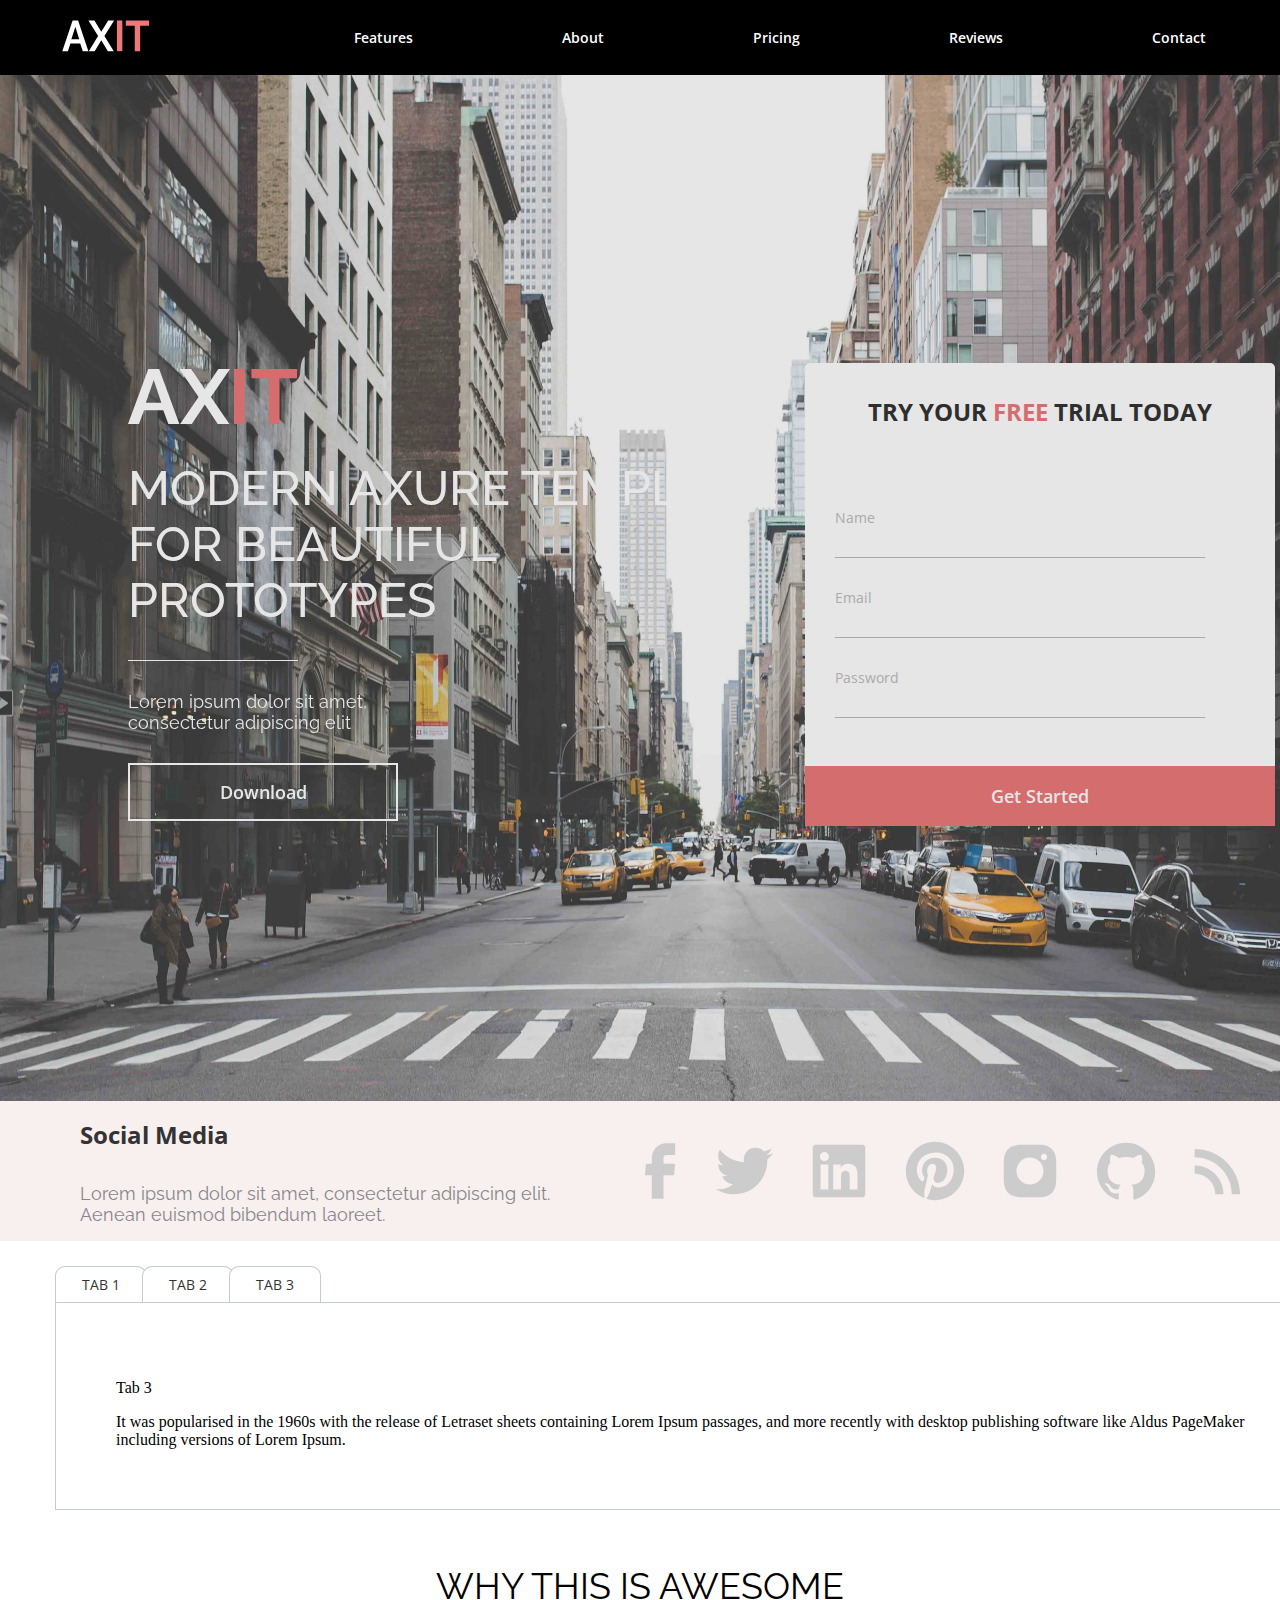
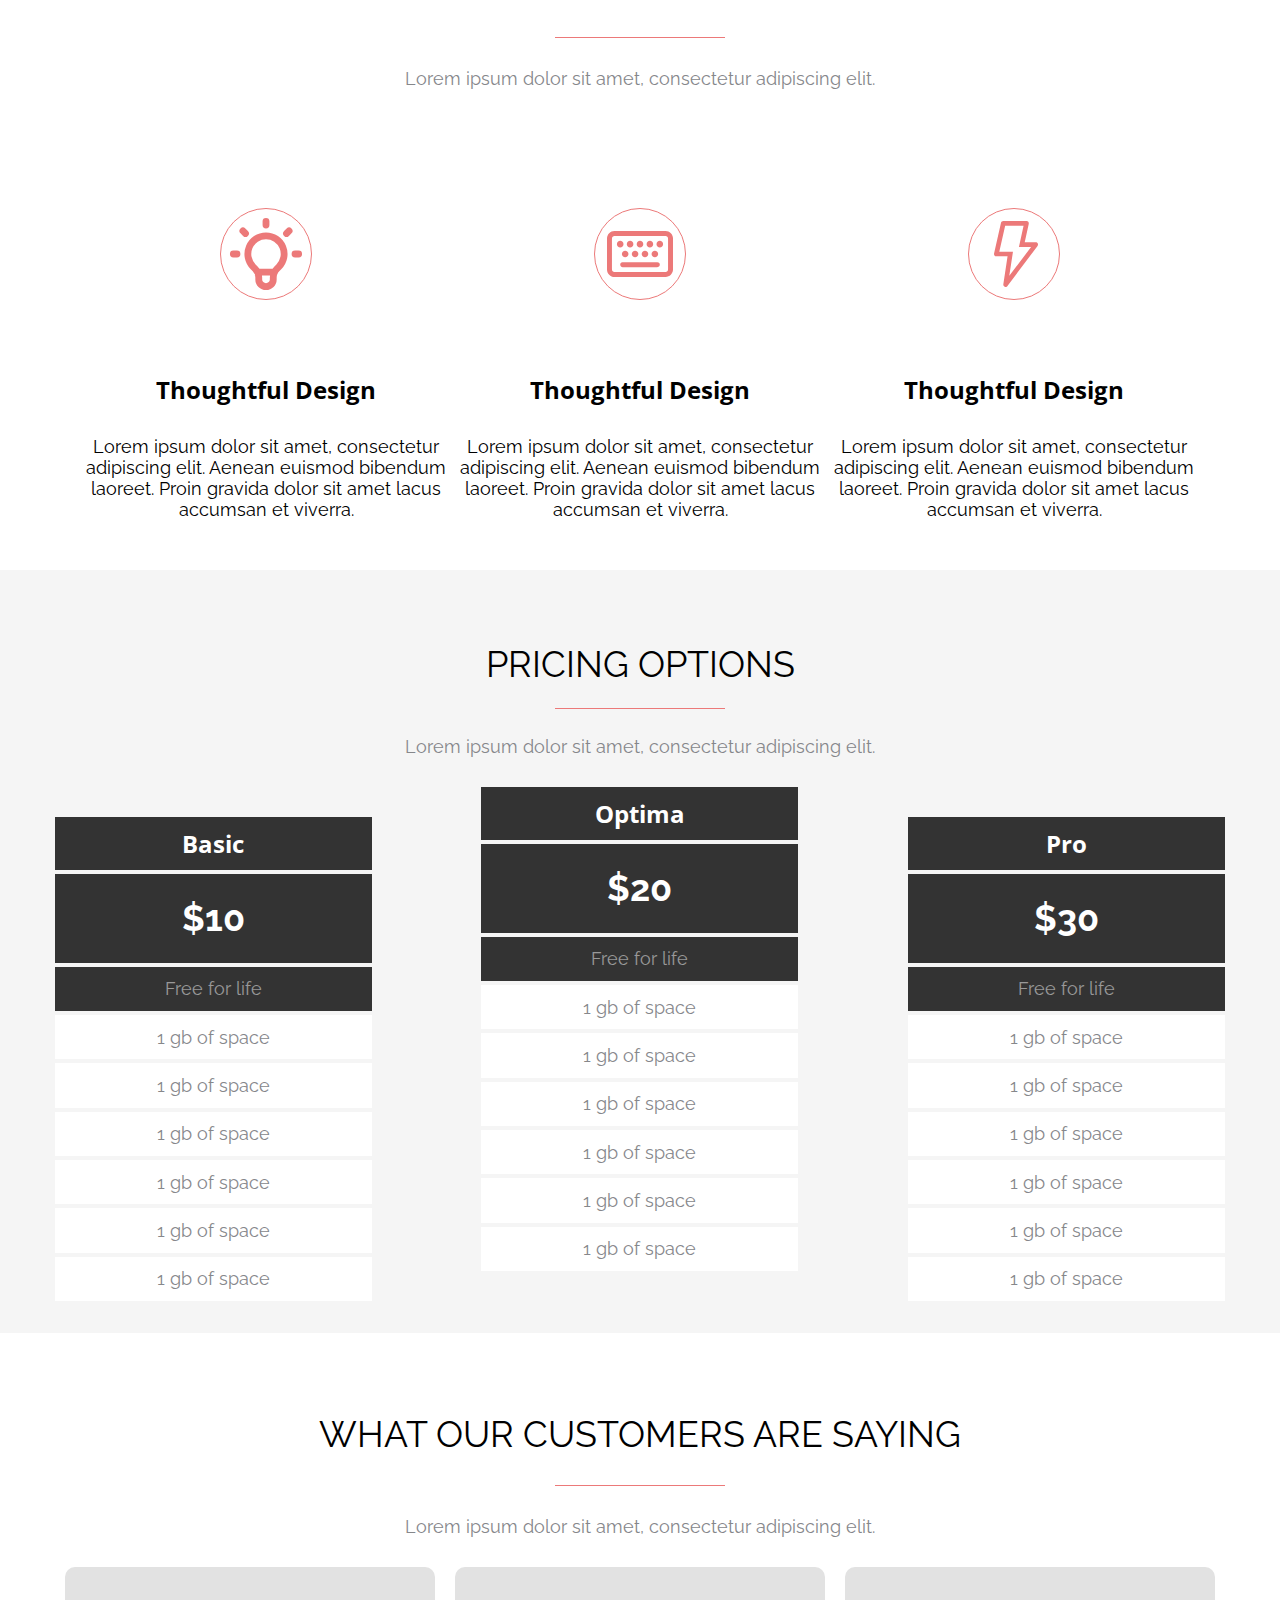
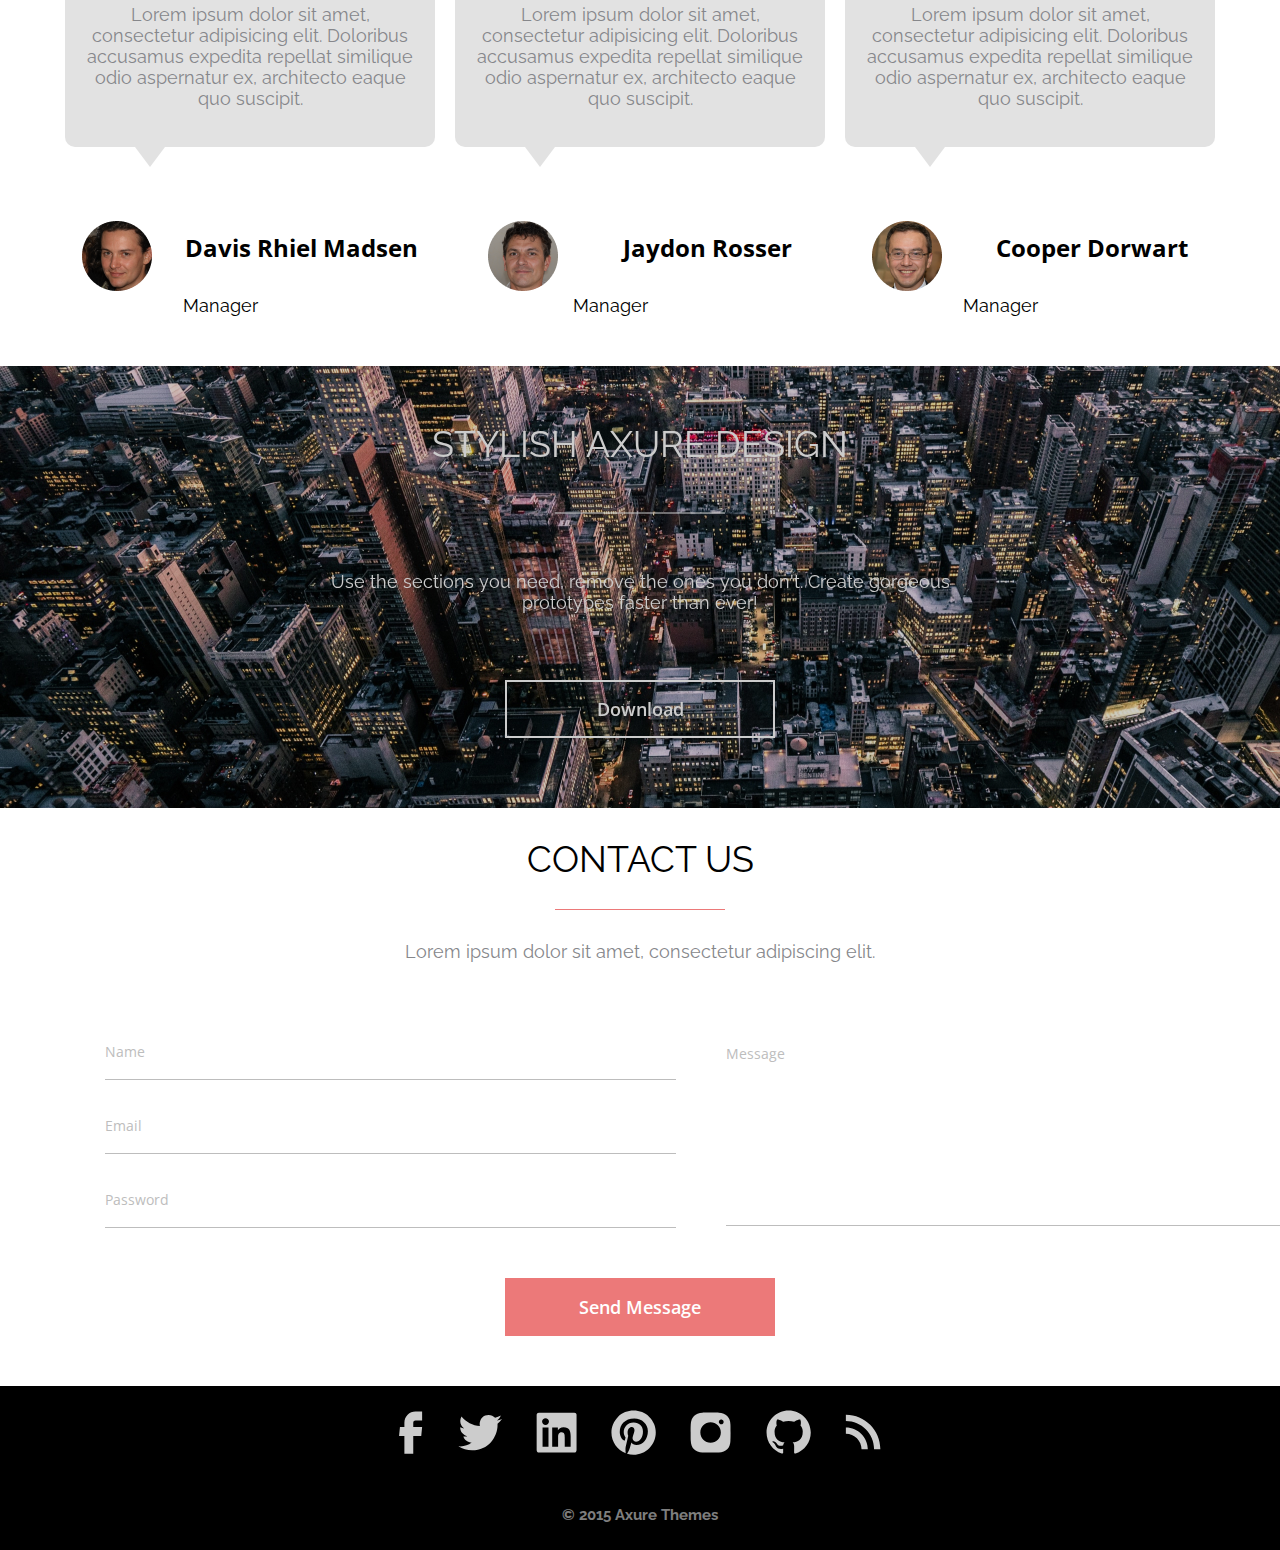
==== Axit/index.html @ a6c7828b "Design, Banner, Header, Footer." ====
<!DOCTYPE html>
<html lang="en">

<head>
	<meta charset="UTF-8">
	<meta http-equiv="X-UA-Compatible" content="IE=edge">
	<meta name="viewport" content="width=device-width, initial-scale=1.0">
	<title>Document</title>
	<link rel="stylesheet" href="./css/style.css">
	<link rel="preconnect" href="https://fonts.googleapis.com">
	<link rel="preconnect" href="https://fonts.gstatic.com" crossorigin>
	<link href="https://fonts.googleapis.com/css2?family=Open+Sans:wght@700&family=Raleway&display=swap"
		rel="stylesheet">
</head>

<body>
	<div class="banner">
		<div class="header">
			<div class="header__block">
				<div class="header__logo">
					<svg width="88" height="32" viewBox="0 0 88 32" fill="none" xmlns="http://www.w3.org/2000/svg">
						<path
							d="M10.6011 0.456055H16.1137L26.3906 31.1461H20.7993L18.2006 23.4952H8.43549L5.87609 31.1461H0.28479L10.6011 0.456055ZM17.2162 19.3023L13.3574 6.63729L9.34112 19.3023H17.2162Z"
							fill="white" />
						<path
							d="M32.3708 0.456055L39.3008 11.7811L46.1915 0.456055H52.0978L42.4115 16.0172L51.7828 31.1461H45.8765L39.3008 20.2533L32.6858 31.1461H26.7401L36.1114 16.0172L26.4251 0.456055H32.3708Z"
							fill="white" />
						<path d="M54.9126 31.1461V0.456055H60.3464V31.1461H54.9126Z" fill="#EC7979" />
						<path d="M87.0875 5.68633H78.1493V31.1461H72.7549V5.68633H63.8167V0.456055H87.0875V5.68633Z"
							fill="#EC7979" />
					</svg>
				</div>
			</div>
			<div class="header__nav">
				<div class="header__menu">Features</div>
				<div class="header__menu">About</div>
				<div class="header__menu">Pricing</div>
				<div class="header__menu">Reviews</div>
				<div class="header__menu">Contact</div>
			</div>
		</div>

		<div class="banner__image">
			<div class="banner__info">
				<img src="./img/banner.png" alt="">
				<div class="banner__title">
					<svg width="102" height="55" viewBox="0 0 102 55" fill="none" xmlns="http://www.w3.org/2000/svg">
						<path
							d="M20.3089 0H31.161L51.3924 55H40.3853L35.2693 41.2887H16.0456L11.0071 55H0L20.3089 0ZM33.3314 33.7746L25.735 11.0775L17.8284 33.7746H33.3314Z"
							fill="white" />
						<path
							d="M63.165 0L76.8076 20.2958L90.3728 0H102L82.9313 27.8873L101.38 55H89.7526L76.8076 35.4789L63.7851 55H52.0804L70.5289 27.8873L51.4602 0H63.165Z"
							fill="white" />
					</svg>
					<svg width="63" height="55" viewBox="0 0 63 55" fill="none" xmlns="http://www.w3.org/2000/svg">
						<path d="M0 55V0H10.6396V55H0Z" fill="#EC7979" />
						<path d="M63 9.37324H45.4986V55H34.936V9.37324H17.4346V0H63V9.37324Z" fill="#EC7979" />
					</svg>
					<h1>MODERN AXURE TEMPLATE FOR BEAUTIFUL PROTOTYPES</h1>
					<div class="banner__hr">
					</div>
					<h5>Lorem ipsum dolor sit amet, <br>consectetur adipiscing elit</h5>
					<button class="banner__button">
						Download
					</button>
				</div>
				<div class="banner__name">
					<h4>TRY YOUR <span>FREE</span> TRIAL TODAY</h4>
					<br>
					<div class="banner__text">Name</div>
					<div class="banner__underline"></div>
					<div class="banner__text">Email</div>
					<div class="banner__underline"></div>
					<div class="banner__text">Password</div>
					<div class="banner__underline"></div>
					<br>
					<button class="banner__reg">
						Get Started
					</button>
					</div>
				</div>
		</div>

		<div class="banner__media">
			<div class="banner__block">
				<h4>Social Media</h4>
				<h5>Lorem ipsum dolor sit amet, consectetur adipiscing elit.
					Aenean euismod bibendum laoreet.</h5>
			</div>
			<div class="banner__icons">
				<svg width="32" height="56" viewBox="0 0 32 56" fill="none" xmlns="http://www.w3.org/2000/svg">
					<path
						d="M7.82702 55.7083H19.4937V32.3458H30.0054L31.1604 20.7375H19.4937V14.875C19.4937 14.1014 19.801 13.3595 20.348 12.8126C20.8949 12.2656 21.6368 11.9583 22.4104 11.9583H31.1604V0.291626H22.4104C18.5426 0.291626 14.8333 1.82808 12.0984 4.56299C9.36347 7.29789 7.82702 11.0072 7.82702 14.875V20.7375H1.99368L0.838684 32.3458H7.82702V55.7083Z"
						fill="#CCCCCC" />
				</svg>
				<svg width="59" height="48" viewBox="0 0 59 48" fill="none" xmlns="http://www.w3.org/2000/svg">
					<path
						d="M52.2629 12.3247C52.3008 12.8351 52.3008 13.3426 52.3008 13.8501C52.3008 29.3813 40.4796 47.278 18.8758 47.278C12.22 47.278 6.03665 45.3501 0.833313 42.0018C1.77831 42.1097 2.68831 42.1476 3.67123 42.1476C8.95912 42.1604 14.0973 40.3922 18.2575 37.128C15.8058 37.0836 13.4292 36.2748 11.4594 34.8143C9.48969 33.3539 8.02518 31.3148 7.2704 28.9818C7.99665 29.0897 8.72581 29.1626 9.48998 29.1626C10.5429 29.1626 11.6016 29.0168 12.5846 28.763C9.92386 28.2258 7.53136 26.7836 5.81387 24.6817C4.09637 22.5797 3.15992 19.9478 3.16373 17.2334V17.0876C4.72998 17.9597 6.54706 18.5051 8.47206 18.578C6.85941 17.5064 5.53708 16.0522 4.62305 14.3453C3.70903 12.6384 3.23173 10.7317 3.23373 8.7955C3.23373 6.61384 3.81415 4.613 4.83206 2.86884C7.78413 6.50014 11.466 9.47089 15.6393 11.5887C19.8126 13.7065 24.3841 14.924 29.0579 15.1626C28.8771 14.2876 28.7662 13.3805 28.7662 12.4705C28.7655 10.9275 29.0688 9.39942 29.659 7.9737C30.2491 6.54798 31.1144 5.25255 32.2055 4.16147C33.2966 3.07038 34.592 2.20503 36.0178 1.6149C37.4435 1.02476 38.9715 0.721403 40.5146 0.722169C43.8979 0.722169 46.9516 2.13967 49.0983 4.43217C51.7285 3.92355 54.2507 2.9634 56.5533 1.59425C55.6766 4.30913 53.8401 6.61122 51.3879 8.06925C53.7206 7.80319 56.0004 7.18974 58.1516 6.24925C56.5449 8.59162 54.554 10.6457 52.2629 12.3247Z"
						fill="#CCCCCC" />
				</svg>
				<svg width="54" height="54" viewBox="0 0 54 54" fill="none" xmlns="http://www.w3.org/2000/svg">
					<path
						d="M50.3333 0.75H3.66667C2.89312 0.75 2.15125 1.05729 1.60427 1.60427C1.05729 2.15125 0.75 2.89312 0.75 3.66667V50.3333C0.75 51.1069 1.05729 51.8488 1.60427 52.3957C2.15125 52.9427 2.89312 53.25 3.66667 53.25H50.3333C51.1069 53.25 51.8488 52.9427 52.3957 52.3957C52.9427 51.8488 53.25 51.1069 53.25 50.3333V3.66667C53.25 2.89312 52.9427 2.15125 52.3957 1.60427C51.8488 1.05729 51.1069 0.75 50.3333 0.75ZM16.3221 45.4829H8.52875V20.4287H16.3221V45.4829ZM12.4254 17.0075C11.228 17.0075 10.0796 16.5318 9.23283 15.6851C8.3861 14.8384 7.91042 13.69 7.91042 12.4925C7.91042 11.295 8.3861 10.1466 9.23283 9.29991C10.0796 8.45319 11.228 7.9775 12.4254 7.9775C13.6229 7.9775 14.7713 8.45319 15.618 9.29991C16.4647 10.1466 16.9404 11.295 16.9404 12.4925C16.9404 13.69 16.4647 14.8384 15.618 15.6851C14.7713 16.5318 13.6229 17.0075 12.4254 17.0075ZM45.4858 45.4829H37.7012V33.3C37.7012 30.395 37.6488 26.6588 33.6529 26.6588C29.5988 26.6588 28.9833 29.8263 28.9833 33.0958V45.4858H21.2046V20.4317H28.6713V23.8558H28.7792C29.8146 21.8871 32.3579 19.8104 36.1408 19.8104C44.0275 19.8104 45.4829 24.9963 45.4829 31.7454V45.4829H45.4858Z"
						fill="#CCCCCC" />
				</svg>
				<svg width="60" height="60" viewBox="0 0 60 60" fill="none" xmlns="http://www.w3.org/2000/svg">
					<path
						d="M21.3667 57.8251C24.1667 58.6709 26.9958 59.1667 30 59.1667C37.7355 59.1667 45.1542 56.0938 50.624 50.624C56.0938 45.1542 59.1667 37.7355 59.1667 30C59.1667 26.1698 58.4123 22.3771 56.9465 18.8384C55.4807 15.2998 53.3323 12.0845 50.624 9.37609C47.9156 6.66772 44.7003 4.51932 41.1616 3.05355C37.623 1.58779 33.8302 0.833374 30 0.833374C26.1698 0.833374 22.3771 1.58779 18.8384 3.05355C15.2997 4.51932 12.0844 6.66772 9.37606 9.37609C3.90625 14.8459 0.833344 22.2646 0.833344 30C0.833344 42.3959 8.62084 53.0417 19.6167 57.2417C19.3542 54.9667 19.0917 51.2042 19.6167 48.6084L22.9708 34.2C22.9708 34.2 22.125 32.5084 22.125 29.825C22.125 25.8 24.6333 22.7959 27.4917 22.7959C30 22.7959 31.1667 24.6334 31.1667 26.9959C31.1667 29.5042 29.5042 33.0917 28.6583 36.5334C28.1625 39.3917 30.175 41.9 33.0917 41.9C38.2833 41.9 42.3083 36.3584 42.3083 28.5417C42.3083 21.5417 37.2917 16.7584 30.0875 16.7584C21.8625 16.7584 17.0208 22.8834 17.0208 29.3292C17.0208 31.8375 17.8375 34.375 19.1792 36.0375C19.4417 36.2125 19.4417 36.4459 19.3542 36.8834L18.5083 40.0625C18.5083 40.5584 18.1875 40.7334 17.6917 40.3834C13.9583 38.75 11.8 33.4417 11.8 29.1542C11.8 19.9375 18.3333 11.5667 30.9333 11.5667C40.9667 11.5667 48.7834 18.7709 48.7834 28.3375C48.7834 38.3709 42.5709 46.4209 33.675 46.4209C30.8458 46.4209 28.075 44.9042 27.0833 43.125L25.1292 50.0375C24.4583 52.5459 22.6208 55.9 21.3667 57.9125V57.8251Z"
						fill="#CCCCCC" />
				</svg>
				<svg width="54" height="54" viewBox="0 0 54 54" fill="none" xmlns="http://www.w3.org/2000/svg">
					<path
						d="M53.0956 16.2228C53.0661 14.0138 52.6526 11.8267 51.8735 9.75946C51.1978 8.01574 50.1659 6.43212 48.8436 5.1098C47.5212 3.78748 45.9376 2.75552 44.1939 2.07988C42.1532 1.31383 39.9973 0.89962 37.8181 0.854875C35.0122 0.729458 34.1226 0.694458 27.0001 0.694458C19.8776 0.694458 18.9647 0.694458 16.1793 0.854875C14.001 0.899949 11.8462 1.31416 9.80639 2.07988C8.0624 2.75505 6.47854 3.78684 5.15616 5.10922C3.83377 6.4316 2.80199 8.01546 2.12681 9.75946C1.35923 11.7986 0.94592 13.9539 0.904727 16.1324C0.779311 18.9411 0.741394 19.8307 0.741394 26.9532C0.741394 34.0757 0.741394 34.9857 0.904727 37.774C0.948477 39.9557 1.35973 42.1082 2.12681 44.1528C2.80312 45.8963 3.83567 47.4795 5.1585 48.8013C6.48132 50.1231 8.06533 51.1545 9.80931 51.8295C11.8435 52.6263 13.9987 53.0701 16.1822 53.142C18.991 53.2674 19.8806 53.3053 27.0031 53.3053C34.1256 53.3053 35.0385 53.3053 37.8239 53.142C40.0031 53.099 42.1591 52.6858 44.1997 51.9199C45.943 51.2434 47.5262 50.2112 48.8484 48.889C50.1707 47.5668 51.2029 45.9836 51.8793 44.2403C52.6464 42.1986 53.0576 40.0461 53.1014 37.8615C53.2268 35.0557 53.2647 34.1661 53.2647 27.0407C53.2589 19.9182 53.2589 19.014 53.0956 16.2228ZM26.9826 40.4224C19.5335 40.4224 13.4989 34.3878 13.4989 26.9386C13.4989 19.4895 19.5335 13.4549 26.9826 13.4549C30.5588 13.4549 33.9884 14.8755 36.5171 17.4042C39.0458 19.9329 40.4664 23.3625 40.4664 26.9386C40.4664 30.5147 39.0458 33.9444 36.5171 36.4731C33.9884 39.0018 30.5588 40.4224 26.9826 40.4224ZM41.0031 16.1003C40.5901 16.1007 40.181 16.0196 39.7994 15.8617C39.4177 15.7039 39.071 15.4723 38.7789 15.1802C38.4869 14.8882 38.2553 14.5414 38.0974 14.1598C37.9396 13.7782 37.8585 13.3691 37.8589 12.9561C37.8589 12.5434 37.9402 12.1348 38.0981 11.7535C38.2561 11.3722 38.4875 11.0257 38.7794 10.7339C39.0712 10.4421 39.4176 10.2106 39.7989 10.0526C40.1802 9.89471 40.5889 9.81342 41.0016 9.81342C41.4143 9.81342 41.823 9.89471 42.2043 10.0526C42.5856 10.2106 42.932 10.4421 43.2238 10.7339C43.5157 11.0257 43.7472 11.3722 43.9051 11.7535C44.063 12.1348 44.1443 12.5434 44.1443 12.9561C44.1443 14.6945 42.7385 16.1003 41.0031 16.1003Z"
						fill="#CCCCCC" />
				</svg>
				<svg width="60" height="58" viewBox="0 0 60 58" fill="none" xmlns="http://www.w3.org/2000/svg">
					<path fill-rule="evenodd" clip-rule="evenodd"
						d="M30.0754 0.833374C14.0075 0.833374 0.984543 13.8563 0.984543 29.9242C0.984543 42.775 9.31746 53.6805 20.8791 57.5305C22.3345 57.793 22.8595 56.8975 22.8595 56.1275C22.8595 55.4363 22.8362 53.6046 22.8275 51.1809C14.7337 52.9367 13.0245 47.2784 13.0245 47.2784C11.7062 43.9184 9.79579 43.023 9.79579 43.023C7.15621 41.2175 9.99704 41.2584 9.99704 41.2584C12.9195 41.4625 14.4508 44.2567 14.4508 44.2567C17.0466 48.7017 21.2641 47.4184 22.915 46.6746C23.1804 44.7934 23.9387 43.51 24.767 42.7838C18.3095 42.0517 11.5195 39.555 11.5195 28.4046C11.5195 25.2342 12.6541 22.6325 14.5062 20.6025C14.2116 19.8646 13.2054 16.9042 14.795 12.9025C14.795 12.9025 17.2362 12.118 22.7925 15.8805C25.1654 15.2349 27.6132 14.9054 30.0725 14.9005C32.5317 14.9044 34.9797 15.234 37.3525 15.8805C42.9116 12.115 45.35 12.9025 45.35 12.9025C46.9395 16.9042 45.942 19.8646 45.6387 20.6025C47.5054 22.6325 48.6254 25.2313 48.6254 28.4046C48.6254 39.5842 41.8295 42.04 35.3487 42.7605C36.3841 43.6588 37.3175 45.4321 37.3175 48.1446C37.3175 52.0355 37.2825 55.1738 37.2825 56.1275C37.2825 56.9063 37.8016 57.8105 39.2862 57.5246C50.842 53.6688 59.1662 42.7721 59.1662 29.9242C59.1662 13.8563 46.1433 0.833374 30.0754 0.833374Z"
						fill="#CCCCCC" />
				</svg>
				<svg width="47" height="47" viewBox="0 0 47 47" fill="none" xmlns="http://www.w3.org/2000/svg">
					<path
						d="M0.666664 0.949829V9.204C21.1708 9.204 37.7958 25.829 37.7958 46.3332H46.05C46.05 21.279 25.7208 0.949829 0.666664 0.949829ZM0.666664 17.4582V25.7123C12.0417 25.7123 21.2875 34.9582 21.2875 46.3332H29.5417C29.5417 30.379 16.6208 17.4582 0.666664 17.4582Z"
						fill="#CCCCCC" />
				</svg>
			</div>
		</div>

		<a href="#">
			<!-- Reset -->
		</a>

		<div class="container">
			<div class="tabs">
				<div class="tabs__head">
					<a href="#tab-content1" class="tabs__tab-label">TAB 1</a>
					<a href="#tab-content2" class="tabs__tab-label">TAB 2</a>
					<a href="#tab-content3" class="tabs__tab-label">TAB 3</a>
				</div>

				<div class="tabs__content">
					<div class="tabs__item" id="tab-content1">
						<div class="tabs__info">
							<div class="tabs__block">
								<p class="tabs__title">Tabs with soft transitioning effect.</p>
								<p class="tabs__description"><br><br>Lorem ipsum dolor sit amet, consectetur adipiscing elit.
									Aenean<br>euismod<br>
									bibendum laoreet. Proin gravida dolor sit amet lacus accumsan et<br> viverra<br>
									justo commodo. Proin sodales pulvinar tempor. Cum sociis natoque<br>
									penatibus et magnis dis parturient montes.
									<br><br>
									Lorem ipsum dolor sit amet, consectetur adipiscing elit. Aenean euismod
									bibendum laoreet.
								</p>
								<button class="tabs__button">
									Download
								</button>
							</div>

							<div class="tabs__block">
								<img src="./img/Rectangle 111.jpg" alt="">
							</div>
						</div>
					</div>

					<div class="tabs__item" id="tab-content2">
						<p>Tab 2</p>
						It has survived not only five centuries, but also the leap into electronic typesetting, remaining
						essentially
						unchanged.
					</div>

					<div class="tabs__item" id="tab-content3">
						<p>Tab 3</p>
						It was popularised in the 1960s with the release of Letraset sheets containing Lorem Ipsum passages,
						and
						more
						recently with desktop publishing software like Aldus PageMaker including versions of Lorem Ipsum.
					</div>
				</div>
			</div>
		</div>

		<div class="awesome">
			<div class="blok">
				<h2>WHY THIS IS AWESOME</h2>
				<div class="block__hr">
				</div>
				<h5>Lorem ipsum dolor sit amet, consectetur adipiscing elit.</h5>
			</div>

			<div class="block__icons">

				<div class="icon__block">
					<div class="icon__cards">
						<svg width="170" height="170" viewBox="0 0 170 170" fill="none" xmlns="http://www.w3.org/2000/svg">
							<path
								d="M76.5232 103.136H93.4733H76.5232ZM85 52.3549V55.9821V52.3549ZM108.084 61.9163L105.519 64.4807L108.084 61.9163ZM117.645 85H114.018H117.645ZM55.9821 85H52.3549H55.9821ZM64.4807 64.4807L61.9163 61.9163L64.4807 64.4807ZM72.1741 97.8259C69.6382 95.2894 67.9114 92.0578 67.212 88.5398C66.5126 85.0219 66.872 81.3756 68.2448 78.0619C69.6176 74.7482 71.9422 71.916 74.9246 69.9234C77.907 67.9307 81.4132 66.8672 85 66.8672C88.5868 66.8672 92.0931 67.9307 95.0755 69.9234C98.0578 71.916 100.382 74.7482 101.755 78.0619C103.128 81.3756 103.487 85.0219 102.788 88.5398C102.089 92.0578 100.362 95.2894 97.8259 97.8259L95.8382 99.81C94.7018 100.947 93.8005 102.296 93.1856 103.781C92.5707 105.266 92.2543 106.857 92.2545 108.465V110.391C92.2545 112.315 91.4902 114.16 90.1297 115.52C88.7692 116.881 86.924 117.645 85 117.645C83.076 117.645 81.2308 116.881 79.8703 115.52C78.5099 114.16 77.7455 112.315 77.7455 110.391V108.465C77.7455 105.218 76.4542 102.102 74.1618 99.81L72.1741 97.8259Z"
								stroke="#EC7979" stroke-width="6.83333" stroke-linecap="round" stroke-linejoin="round" />
							<circle cx="85" cy="85" r="45.5" stroke="#EC7979" />
						</svg>

						<div class="icon__block__title">Thoughtful Design</div>
						<div class="description">Lorem ipsum dolor sit amet, consectetur adipiscing
							elit. Aenean euismod bibendum laoreet. Proin gravida dolor sit amet lacus accumsan et
							viverra.
						</div>
					</div>

					<div class="icon__cards">
						<svg width="170" height="170" viewBox="0 0 170 170" fill="none" xmlns="http://www.w3.org/2000/svg">
							<path
								d="M110.573 62C112.543 62 114.432 62.7786 115.825 64.1645C117.218 65.5505 118 67.4302 118 69.3902V100.61C118 102.57 117.218 104.45 115.825 105.835C114.432 107.221 112.543 108 110.573 108H59.427C58.4517 108 57.4859 107.809 56.5848 107.437C55.6838 107.066 54.865 106.522 54.1754 105.835C53.4858 105.149 52.9387 104.335 52.5655 103.438C52.1922 102.541 52.0001 101.58 52.0001 100.61V69.3902C52.0001 67.4302 52.7826 65.5505 54.1754 64.1645C55.5682 62.7786 57.4573 62 59.427 62H110.573V62ZM110.573 66.9268H59.427C58.7704 66.9268 58.1407 67.1863 57.6765 67.6483C57.2122 68.1103 56.9514 68.7369 56.9514 69.3902V100.61C56.9514 101.97 58.0604 103.073 59.427 103.073H110.573C111.23 103.073 111.86 102.814 112.324 102.352C112.788 101.89 113.049 101.263 113.049 100.61V69.3902C113.049 68.7369 112.788 68.1103 112.324 67.6483C111.86 67.1863 111.23 66.9268 110.573 66.9268V66.9268ZM67.679 93.2031H102.338C102.965 93.2033 103.569 93.4404 104.027 93.8665C104.485 94.2926 104.764 94.876 104.807 95.4986C104.85 96.1213 104.653 96.737 104.257 97.2211C103.862 97.7053 103.296 98.0219 102.674 98.107L102.338 98.13H67.679C67.0518 98.1298 66.448 97.8927 65.9897 97.4666C65.5314 97.0405 65.2527 96.4571 65.2099 95.8345C65.1672 95.2118 65.3636 94.5961 65.7594 94.112C66.1552 93.6278 66.721 93.3112 67.3424 93.2261L67.679 93.2031H102.338H67.679V93.2031ZM99.8621 81.7072C100.738 81.7072 101.577 82.0533 102.196 82.6693C102.815 83.2852 103.163 84.1207 103.163 84.9918C103.163 85.8629 102.815 86.6983 102.196 87.3143C101.577 87.9303 100.738 88.2763 99.8621 88.2763C98.9867 88.2763 98.1471 87.9303 97.5281 87.3143C96.909 86.6983 96.5613 85.8629 96.5613 84.9918C96.5613 84.1207 96.909 83.2852 97.5281 82.6693C98.1471 82.0533 98.9867 81.7072 99.8621 81.7072ZM80.0736 81.7072C80.9491 81.7072 81.7887 82.0533 82.4077 82.6693C83.0267 83.2852 83.3745 84.1207 83.3745 84.9918C83.3745 85.8629 83.0267 86.6983 82.4077 87.3143C81.7887 87.9303 80.9491 88.2763 80.0736 88.2763C79.1982 88.2763 78.3586 87.9303 77.7396 87.3143C77.1206 86.6983 76.7728 85.8629 76.7728 84.9918C76.7728 84.1207 77.1206 83.2852 77.7396 82.6693C78.3586 82.0533 79.1982 81.7072 80.0736 81.7072V81.7072ZM70.1712 81.7072C71.0466 81.7072 71.8862 82.0533 72.5052 82.6693C73.1242 83.2852 73.472 84.1207 73.472 84.9918C73.472 85.8629 73.1242 86.6983 72.5052 87.3143C71.8862 87.9303 71.0466 88.2763 70.1712 88.2763C69.2957 88.2763 68.4562 87.9303 67.8371 87.3143C67.2181 86.6983 66.8703 85.8629 66.8703 84.9918C66.8703 84.1207 67.2181 83.2852 67.8371 82.6693C68.4562 82.0533 69.2957 81.7072 70.1712 81.7072ZM89.9761 81.7072C90.8515 81.7072 91.6911 82.0533 92.3102 82.6693C92.9292 83.2852 93.2769 84.1207 93.2769 84.9918C93.2769 85.8629 92.9292 86.6983 92.3102 87.3143C91.6911 87.9303 90.8515 88.2763 89.9761 88.2763C89.1007 88.2763 88.2611 87.9303 87.6421 87.3143C87.0231 86.6983 86.6753 85.8629 86.6753 84.9918C86.6753 84.1207 87.0231 83.2852 87.6421 82.6693C88.2611 82.0533 89.1007 81.7072 89.9761 81.7072V81.7072ZM65.2034 71.8536C66.0789 71.8536 66.9184 72.1997 67.5375 72.8156C68.1565 73.4316 68.5042 74.2671 68.5042 75.1382C68.5042 76.0093 68.1565 76.8447 67.5375 77.4607C66.9184 78.0767 66.0789 78.4227 65.2034 78.4227C64.328 78.4227 63.4884 78.0767 62.8694 77.4607C62.2504 76.8447 61.9026 76.0093 61.9026 75.1382C61.9026 74.2671 62.2504 73.4316 62.8694 72.8156C63.4884 72.1997 64.328 71.8536 65.2034 71.8536ZM75.0894 71.8536C75.9648 71.8536 76.8044 72.1997 77.4234 72.8156C78.0425 73.4316 78.3902 74.2671 78.3902 75.1382C78.3902 76.0093 78.0425 76.8447 77.4234 77.4607C76.8044 78.0767 75.9648 78.4227 75.0894 78.4227C74.214 78.4227 73.3744 78.0767 72.7554 77.4607C72.1363 76.8447 71.7886 76.0093 71.7886 75.1382C71.7886 74.2671 72.1363 73.4316 72.7554 72.8156C73.3744 72.1997 74.214 71.8536 75.0894 71.8536V71.8536ZM84.9919 71.8536C85.8673 71.8536 86.7069 72.1997 87.3259 72.8156C87.9449 73.4316 88.2927 74.2671 88.2927 75.1382C88.2927 76.0093 87.9449 76.8447 87.3259 77.4607C86.7069 78.0767 85.8673 78.4227 84.9919 78.4227C84.1164 78.4227 83.2769 78.0767 82.6578 77.4607C82.0388 76.8447 81.691 76.0093 81.691 75.1382C81.691 74.2671 82.0388 73.4316 82.6578 72.8156C83.2769 72.1997 84.1164 71.8536 84.9919 71.8536V71.8536ZM94.8943 71.8536C95.7698 71.8536 96.6094 72.1997 97.2284 72.8156C97.8474 73.4316 98.1952 74.2671 98.1952 75.1382C98.1952 76.0093 97.8474 76.8447 97.2284 77.4607C96.6094 78.0767 95.7698 78.4227 94.8943 78.4227C94.0189 78.4227 93.1793 78.0767 92.5603 77.4607C91.9413 76.8447 91.5935 76.0093 91.5935 75.1382C91.5935 74.2671 91.9413 73.4316 92.5603 72.8156C93.1793 72.1997 94.0189 71.8536 94.8943 71.8536V71.8536ZM104.797 71.8536C105.672 71.8536 106.512 72.1997 107.131 72.8156C107.75 73.4316 108.098 74.2671 108.098 75.1382C108.098 76.0093 107.75 76.8447 107.131 77.4607C106.512 78.0767 105.672 78.4227 104.797 78.4227C103.921 78.4227 103.082 78.0767 102.463 77.4607C101.844 76.8447 101.496 76.0093 101.496 75.1382C101.496 74.2671 101.844 73.4316 102.463 72.8156C103.082 72.1997 103.921 71.8536 104.797 71.8536Z"
								fill="#EC7979" />
							<circle cx="85.0001" cy="85" r="45.5" stroke="#EC7979" />
						</svg>

						<div class="icon__block__title">Thoughtful Design</div>
						<div class="description">Lorem ipsum dolor sit amet, consectetur adipiscing
							elit. Aenean euismod bibendum laoreet. Proin gravida dolor sit amet lacus accumsan et
							viverra.
						</div>
					</div>

					<div class="icon__cards">
						<svg width="170" height="170" viewBox="0 0 170 170" fill="none" xmlns="http://www.w3.org/2000/svg">
							<path
								d="M75.7308 117.811C75.2572 117.608 74.8637 117.249 74.6123 116.793C74.3608 116.336 74.2659 115.807 74.3423 115.289L78.5542 87.3575H67.3765C67.0221 87.3672 66.6703 87.2939 66.3482 87.1432C66.026 86.9925 65.7422 86.7684 65.5186 86.4882C65.2949 86.2081 65.1375 85.8793 65.0584 85.5274C64.9793 85.1754 64.9806 84.8096 65.0622 84.4583L72.0049 53.8158C72.1271 53.2885 72.4239 52.8201 72.8454 52.4895C73.2669 52.1589 73.7874 51.9864 74.3192 52.0008H97.4615C97.8072 51.9996 98.1488 52.0774 98.4612 52.2283C98.7735 52.3792 99.0488 52.5995 99.2666 52.873C99.4875 53.1495 99.6439 53.4735 99.724 53.8206C99.8042 54.1676 99.806 54.5287 99.7294 54.8765L95.7258 73.2149H106.718C107.152 73.214 107.577 73.3373 107.946 73.5706C108.314 73.804 108.61 74.1381 108.801 74.5348C108.967 74.9156 109.031 75.3343 108.986 75.7484C108.941 76.1624 108.79 76.557 108.547 76.892L78.4616 116.963C78.2583 117.27 77.9868 117.524 77.6692 117.704C77.3515 117.884 76.9967 117.986 76.6334 118C76.3237 117.994 76.0178 117.93 75.7308 117.811V117.811ZM89.9402 77.9291L94.5687 56.7151H76.1705L70.2924 82.6433H83.9695L80.2899 106.874L102.09 77.9291H89.9402Z"
								fill="#EC7979" />
							<circle cx="85" cy="85" r="45.5" stroke="#EC7979" />
						</svg>

						<div class="icon__block__title">Thoughtful Design</div>
						<div class="description">Lorem ipsum dolor sit amet, consectetur adipiscing
							elit. Aenean euismod bibendum laoreet. Proin gravida dolor sit amet lacus accumsan et
							viverra.
						</div>
					</div>
				</div>
			</div>
		</div>

		<div class="pricing">
			<div class="pricing__block">
				<h2>PRICING OPTIONS</h2>
				<div class="block__hr">
				</div>
				<h5>Lorem ipsum dolor sit amet, consectetur adipiscing elit.</h5>
			</div>

			<div class="pricing__columns">
				<div class="columns__cards">
					<div class="columns__structure move__block">
						<div class="columns__title">
							<div>Basic</div>
						</div>
						<div class="columns__price">
							<div>$10</div>
						</div>
						<div class="columns__description">
							<div>Free for life</div>
						</div>
						<div class="columns__gb">
							<div>1 gb of space</div>
						</div>
						<div class="columns__gb">
							<div>1 gb of space</div>
						</div>
						<div class="columns__gb">
							<div>1 gb of space</div>
						</div>
						<div class="columns__gb">
							<div>1 gb of space</div>
						</div>
						<div class="columns__gb">
							<div>1 gb of space</div>
						</div>
						<div class="columns__gb">
							<div>1 gb of space</div>
						</div>
					</div>
					<div class="columns__structure shadow">
						<div class="columns__title">
							<div>Optima</div>
						</div>
						<div class="columns__price">
							<div>$20</div>
						</div>
						<div class="columns__description">
							<div>Free for life</div>
						</div>
						<div class="columns__gb">
							<div>1 gb of space</div>
						</div>
						<div class="columns__gb">
							<div>1 gb of space</div>
						</div>
						<div class="columns__gb">
							<div>1 gb of space</div>
						</div>
						<div class="columns__gb">
							<div>1 gb of space</div>
						</div>
						<div class="columns__gb">
							<div>1 gb of space</div>
						</div>
						<div class="columns__gb">
							<div>1 gb of space</div>
						</div>
					</div>
					<div class="columns__structure move__block">
						<div class="columns__title">
							<div>Pro</div>
						</div>
						<div class="columns__price">
							<div>$30</div>
						</div>
						<div class="columns__description">
							<div>Free for life</div>
						</div>
						<div class="columns__gb">
							<div>1 gb of space</div>
						</div>
						<div class="columns__gb">
							<div>1 gb of space</div>
						</div>
						<div class="columns__gb">
							<div>1 gb of space</div>
						</div>
						<div class="columns__gb">
							<div>1 gb of space</div>
						</div>
						<div class="columns__gb">
							<div>1 gb of space</div>
						</div>
						<div class="columns__gb">
							<div>1 gb of space</div>
						</div>
					</div>
				</div>
			</div>
		</div>
</body>

<div class="customers">
	<div class="customers__block">
		<h2>WHAT OUR CUSTOMERS ARE SAYING</h2>
		<div class="customers__hr">
		</div>
		<h5>Lorem ipsum dolor sit amet, consectetur adipiscing elit.</h5>
	</div>

	<div class="customers__columns">
		<div class="customers__greyblock">
			<div class="customers__card">
				<div class="customers__discription">
					Lorem ipsum dolor sit amet, consectetur adipisicing elit. Doloribus accusamus expedita repellat similique
					odio aspernatur ex, architecto eaque quo suscipit.
				</div>
			</div>
			<div class="customers__triangle">
				<svg width="30" height="20" viewBox="0 0 30 20" fill="none" xmlns="http://www.w3.org/2000/svg">
					<path d="M15 20L1.10119e-06 -3.27826e-07L30 -3.27826e-07L15 20Z" fill="#E2E2E2" />
				</svg>
			</div>
			<div class="customers__autor">
				<div class="customers__foto">
					<img src="./img/Ellipse 7_1.png" alt="">
				</div>
				<div class="customers__name">Davis Rhiel Madsen</div>
				<div class="customers__pozition">Manager</div>
			</div>
		</div>
		<div class="customers__greyblock">
			<div class="customers__card">
				<div class="customers__discription">
					Lorem ipsum dolor sit amet, consectetur adipisicing elit. Doloribus accusamus expedita repellat similique
					odio aspernatur ex, architecto eaque quo suscipit.
				</div>
			</div>
			<div class="customers__triangle">
				<svg width="30" height="20" viewBox="0 0 30 20" fill="none" xmlns="http://www.w3.org/2000/svg">
					<path d="M15 20L1.10119e-06 -3.27826e-07L30 -3.27826e-07L15 20Z" fill="#E2E2E2" />
				</svg>
			</div>
			<div class="customers__autor">
				<div class="customers__foto">
					<img src="./img/Ellipse 7_2.png" alt="">
				</div>
				<div class="customers__name">Jaydon Rosser</div>
				<div class="customers__pozition">Manager</div>
			</div>
		</div>
		<div class="customers__greyblock">
			<div class="customers__card">
				<div class="customers__discription">
					Lorem ipsum dolor sit amet, consectetur adipisicing elit. Doloribus accusamus expedita repellat similique
					odio aspernatur ex, architecto eaque quo suscipit.
				</div>
			</div>
			<div class="customers__triangle">
				<svg width="30" height="20" viewBox="0 0 30 20" fill="none" xmlns="http://www.w3.org/2000/svg">
					<path d="M15 20L1.10119e-06 -3.27826e-07L30 -3.27826e-07L15 20Z" fill="#E2E2E2" />
				</svg>
			</div>
			<div class="customers__autor">
				<div class="customers__foto">
					<img src="./img/Ellipse 7_3.png" alt="">
				</div>
				<div class="customers__name">Cooper Dorwart</div>
				<div class="customers__pozition">Manager</div>
			</div>
		</div>
	</div>
	<div>

	</div>
</div>

<div class="design">
	<div class="design__text">
		<h2>STYLISH AXURE DESIGN</h2>
		<img src="./img/image.jpg" alt="">
		<div class="design__hr">
		</div>
		<h5>Use the sections you need, remove the ones you don't. Create gorgeous prototypes faster than ever!</h5>
		<button class="design__button">
			Download
		</button>
	</div>
</div>

<div class="contact">
	<div class="contact__title">
		<h2>CONTACT US</h2>
		<div class="contact__hr">
		</div>
		<h5>Lorem ipsum dolor sit amet, consectetur adipiscing elit.</h5>
	</div>

	<div class="contact__us">
		<div class="contact__block">
			<div class="contact__info">Name</div>
			<br>
			<div class="contact__underline"></div>
			<br>
			<br>
			<div class="contact__info">Email</div>
			<br>
			<div class="contact__underline"></div>
			<br>
			<br>
			<div class="contact__info">Password</div>
			<br>
			<div class="contact__underline"></div>
		</div>
		<div class="contact__message">
			<div class="contact__info">Message</div>
			<br>
			<br>
			<br>
			<br>
			<br>
			<br>
			<br>
			<br>
			<br>
			<div class="contact__underline"></div>
		</div>
	</div>
	<div class="contact__click">
		<button class="contact__button">
			Send Message
		</button>
	</div>
</div>

<div class="footer">
	<div class="footer__block">
		<div class="footer__icons">
			<svg width="24" height="43" viewBox="0 0 24 43" fill="none" xmlns="http://www.w3.org/2000/svg">
				<path
					d="M5.38853 42.6584H14.2552V24.9029H22.2441L23.1219 16.0806H14.2552V11.6251C14.2552 11.0372 14.4887 10.4734 14.9044 10.0577C15.3201 9.64196 15.884 9.40841 16.4719 9.40841H23.1219V0.541748H16.4719C13.5324 0.541748 10.7133 1.70945 8.63476 3.78798C6.55623 5.86651 5.38853 8.6856 5.38853 11.6251V16.0806H0.955192L0.0773926 24.9029H5.38853V42.6584Z"
					fill="#CCCCCC" />
			</svg>
			<svg width="44" height="37" viewBox="0 0 44 37" fill="none" xmlns="http://www.w3.org/2000/svg">
				<path
					d="M39.5198 9.72684C39.5486 10.1148 39.5486 10.5005 39.5486 10.8862C39.5486 22.6899 30.5644 36.2914 14.1456 36.2914C9.08715 36.2914 4.38782 34.8262 0.433289 32.2814C1.15149 32.3634 1.84309 32.3923 2.59011 32.3923C6.6089 32.402 10.5139 31.0581 13.6757 28.5774C11.8124 28.5436 10.0061 27.9289 8.50913 26.819C7.01213 25.709 5.89911 24.1593 5.32547 22.3862C5.87742 22.4682 6.43159 22.5237 7.01235 22.5237C7.81257 22.5237 8.61722 22.4128 9.36424 22.22C7.34211 21.8117 5.5238 20.7156 4.21851 19.1182C2.91321 17.5207 2.20151 15.5204 2.20441 13.4575V13.3467C3.39476 14.0094 4.77574 14.424 6.23874 14.4794C5.01312 13.6649 4.00815 12.5598 3.31349 11.2625C2.61883 9.96526 2.25608 8.51622 2.2576 7.04467C2.2576 5.3866 2.69872 3.86597 3.47234 2.5404C5.71591 5.3002 8.51415 7.55796 11.6858 9.16748C14.8575 10.777 18.3319 11.7024 21.884 11.8837C21.7465 11.2187 21.6623 10.5293 21.6623 9.83767C21.6617 8.66497 21.8923 7.50365 22.3408 6.4201C22.7893 5.33656 23.4469 4.35203 24.2762 3.5228C25.1054 2.69358 26.0899 2.03591 27.1735 1.58741C28.257 1.13891 29.4183 0.908354 30.591 0.908937C33.1624 0.908937 35.4832 1.98624 37.1147 3.72854C39.1136 3.34199 41.0305 2.61227 42.7805 1.57172C42.1142 3.63503 40.7185 5.38462 38.8548 6.49272C40.6276 6.29051 42.3603 5.82429 43.9952 5.10952C42.7741 6.88972 41.261 8.4508 39.5198 9.72684Z"
					fill="#CCCCCC" />
			</svg>
			<svg width="41" height="41" viewBox="0 0 41 41" fill="none" xmlns="http://www.w3.org/2000/svg">
				<path
					d="M38.3334 0.649902H2.86669C2.27879 0.649902 1.71498 0.883443 1.29927 1.29915C0.883565 1.71485 0.650024 2.27867 0.650024 2.86657V38.3332C0.650024 38.9211 0.883565 39.4849 1.29927 39.9007C1.71498 40.3164 2.27879 40.5499 2.86669 40.5499H38.3334C38.9212 40.5499 39.4851 40.3164 39.9008 39.9007C40.3165 39.4849 40.55 38.9211 40.55 38.3332V2.86657C40.55 2.27867 40.3165 1.71485 39.9008 1.29915C39.4851 0.883443 38.9212 0.649902 38.3334 0.649902ZM12.4848 34.6469H6.56187V15.6058H12.4848V34.6469ZM9.52334 13.0056C8.61328 13.0056 7.74049 12.6441 7.09697 12.0006C6.45346 11.3571 6.09194 10.4843 6.09194 9.5742C6.09194 8.66414 6.45346 7.79135 7.09697 7.14784C7.74049 6.50432 8.61328 6.1428 9.52334 6.1428C10.4334 6.1428 11.3062 6.50432 11.9497 7.14784C12.5932 7.79135 12.9547 8.66414 12.9547 9.5742C12.9547 10.4843 12.5932 11.3571 11.9497 12.0006C11.3062 12.6441 10.4334 13.0056 9.52334 13.0056ZM34.6493 34.6469H28.733V25.3879C28.733 23.1801 28.6931 20.3406 25.6562 20.3406C22.5751 20.3406 22.1074 22.7479 22.1074 25.2327V34.6491H16.1955V15.608H21.8702V18.2103H21.9522C22.7391 16.7141 24.672 15.1358 27.5471 15.1358C33.5409 15.1358 34.647 19.0771 34.647 24.2064V34.6469H34.6493Z"
					fill="#CCCCCC" />
			</svg>
			<svg width="45" height="45" viewBox="0 0 45 45" fill="none" xmlns="http://www.w3.org/2000/svg">
				<path
					d="M16.0386 43.747C18.1666 44.3899 20.3168 44.7667 22.6 44.7667C28.4789 44.7667 34.1171 42.4313 38.2742 38.2742C42.4312 34.1172 44.7666 28.479 44.7666 22.6C44.7666 19.689 44.1933 16.8066 43.0793 14.1172C41.9653 11.4278 40.3325 8.98418 38.2742 6.92582C36.2158 4.86745 33.7722 3.23467 31.0828 2.12069C28.3934 1.00671 25.5109 0.43335 22.6 0.43335C19.689 0.43335 16.8065 1.00671 14.1171 2.12069C11.4278 3.23467 8.98412 4.86745 6.92576 6.92582C2.7687 11.0829 0.433289 16.7211 0.433289 22.6C0.433289 32.0208 6.35179 40.1117 14.7086 43.3037C14.5091 41.5747 14.3096 38.7152 14.7086 36.7423L17.2578 25.792C17.2578 25.792 16.615 24.5063 16.615 22.467C16.615 19.408 18.5213 17.1248 20.6936 17.1248C22.6 17.1248 23.4866 18.5214 23.4866 20.3169C23.4866 22.2232 22.2231 24.9497 21.5803 27.5653C21.2035 29.7377 22.733 31.644 24.9496 31.644C28.8953 31.644 31.9543 27.4324 31.9543 21.4917C31.9543 16.1717 28.1416 12.5364 22.6665 12.5364C16.4155 12.5364 12.7358 17.1914 12.7358 22.0902C12.7358 23.9965 13.3565 25.925 14.3761 27.1885C14.5756 27.3215 14.5756 27.4988 14.5091 27.8313L13.8663 30.2475C13.8663 30.6243 13.6225 30.7574 13.2456 30.4914C10.4083 29.25 8.76796 25.2157 8.76796 21.9572C8.76796 14.9525 13.7333 8.59068 23.3093 8.59068C30.9346 8.59068 36.8753 14.0659 36.8753 21.3365C36.8753 28.9619 32.1538 35.0798 25.393 35.0798C23.2428 35.0798 21.137 33.9272 20.3833 32.575L18.8981 37.8285C18.3883 39.7349 16.9918 42.284 16.0386 43.8135V43.747Z"
					fill="#CCCCCC" />
			</svg>
			<svg width="41" height="41" viewBox="0 0 41 41" fill="none" xmlns="http://www.w3.org/2000/svg">
				<path
					d="M40.4326 12.4094C40.4102 10.7306 40.096 9.06843 39.5038 7.49731C38.9903 6.17208 38.206 4.96853 37.2011 3.96357C36.1961 2.9586 34.9926 2.17432 33.6673 1.66083C32.1164 1.07864 30.4779 0.763833 28.8217 0.729827C26.6893 0.63451 26.0132 0.60791 20.6001 0.60791C15.187 0.60791 14.4932 0.60791 12.3763 0.729827C10.7208 0.764083 9.08305 1.07888 7.53283 1.66083C6.20739 2.17396 5.00366 2.95812 3.99865 3.96313C2.99364 4.96814 2.20948 6.17187 1.69635 7.49731C1.11299 9.04705 0.798872 10.6851 0.767566 12.3407C0.672249 14.4754 0.643433 15.1515 0.643433 20.5646C0.643433 25.9777 0.643433 26.6693 0.767566 28.7884C0.800816 30.4465 1.11337 32.0824 1.69635 33.6362C2.21034 34.9613 2.99509 36.1645 4.00043 37.1691C5.00578 38.1737 6.20962 38.9575 7.53505 39.4705C9.08103 40.0761 10.719 40.4134 12.3785 40.468C14.5131 40.5633 15.1892 40.5921 20.6023 40.5921C26.0154 40.5921 26.7092 40.5921 28.8261 40.468C30.4823 40.4354 32.1209 40.1213 33.6718 39.5392C34.9967 39.0251 36.1999 38.2407 37.2048 37.2358C38.2097 36.2309 38.9942 35.0276 39.5083 33.7027C40.0912 32.1511 40.4038 30.5152 40.437 28.8549C40.5323 26.7225 40.5612 26.0464 40.5612 20.6311C40.5567 15.218 40.5567 14.5308 40.4326 12.4094ZM20.5868 30.8011C14.9254 30.8011 10.3391 26.2148 10.3391 20.5535C10.3391 14.8921 14.9254 10.3058 20.5868 10.3058C23.3046 10.3058 25.9112 11.3855 27.833 13.3073C29.7548 15.2291 30.8344 17.8356 30.8344 20.5535C30.8344 23.2713 29.7548 25.8779 27.833 27.7997C25.9112 29.7215 23.3046 30.8011 20.5868 30.8011ZM31.2423 12.3163C30.9284 12.3166 30.6176 12.255 30.3275 12.135C30.0375 12.0151 29.7739 11.8391 29.552 11.6171C29.33 11.3952 29.154 11.1316 29.034 10.8416C28.914 10.5515 28.8524 10.2407 28.8527 9.92678C28.8527 9.61312 28.9145 9.30254 29.0345 9.01275C29.1546 8.72297 29.3305 8.45967 29.5523 8.23788C29.7741 8.01609 30.0374 7.84016 30.3272 7.72013C30.617 7.6001 30.9275 7.53832 31.2412 7.53832C31.5549 7.53832 31.8654 7.6001 32.1552 7.72013C32.445 7.84016 32.7083 8.01609 32.9301 8.23788C33.1519 8.45967 33.3278 8.72297 33.4478 9.01275C33.5679 9.30254 33.6297 9.61312 33.6297 9.92678C33.6297 11.2479 32.5612 12.3163 31.2423 12.3163Z"
					fill="#CCCCCC" />
			</svg>
			<svg width="45" height="44" viewBox="0 0 45 44" fill="none" xmlns="http://www.w3.org/2000/svg">
				<path fill-rule="evenodd" clip-rule="evenodd"
					d="M22.6573 0.43335C10.4457 0.43335 0.548248 10.3308 0.548248 22.5424C0.548248 32.309 6.88127 40.5971 15.6681 43.5231C16.7743 43.7226 17.1733 43.0421 17.1733 42.4569C17.1733 41.9316 17.1555 40.5395 17.1489 38.6974C10.9976 40.0319 9.69865 35.7315 9.69865 35.7315C8.69672 33.1779 7.2448 32.4974 7.2448 32.4974C5.23872 31.1253 7.39775 31.1563 7.39775 31.1563C9.61885 31.3115 10.7826 33.4351 10.7826 33.4351C12.7554 36.8133 15.9607 35.8379 17.2154 35.2727C17.4171 33.8429 17.9934 32.8676 18.623 32.3157C13.7153 31.7593 8.55485 29.8618 8.55485 21.3875C8.55485 18.978 9.41713 17.0007 10.8247 15.4579C10.6008 14.8971 9.83608 12.6472 11.0442 9.60592C11.0442 9.60592 12.8995 9.00963 17.1223 11.8691C18.9257 11.3785 20.7861 11.1281 22.6551 11.1243C24.5241 11.1274 26.3845 11.3778 28.1879 11.8691C32.4128 9.00742 34.266 9.60592 34.266 9.60592C35.4741 12.6472 34.716 14.8971 34.4854 15.4579C35.9041 17.0007 36.7553 18.9758 36.7553 21.3875C36.7553 29.884 31.5905 31.7504 26.665 32.2979C27.4519 32.9807 28.1613 34.3284 28.1613 36.3899C28.1613 39.3469 28.1347 41.7321 28.1347 42.4569C28.1347 43.0488 28.5292 43.7359 29.6575 43.5187C38.44 40.5883 44.7663 32.3068 44.7663 22.5424C44.7663 10.3308 34.8689 0.43335 22.6573 0.43335Z"
					fill="#CCCCCC" />
			</svg>
			<svg width="36" height="36" viewBox="0 0 36 36" fill="none" xmlns="http://www.w3.org/2000/svg">
				<path
					d="M0.866669 0.842041V7.11521C16.4498 7.11521 29.0848 19.7502 29.0848 35.3334H35.358C35.358 16.2922 19.9078 0.842041 0.866669 0.842041ZM0.866669 13.3884V19.6615C9.51167 19.6615 16.5385 26.6884 16.5385 35.3334H22.8117C22.8117 23.2082 12.9918 13.3884 0.866669 13.3884Z"
					fill="#CCCCCC" />
			</svg>
		</div>
	</div>
	<div class="footer__end">
		<h5>© 2015 Axure Themes</h5>
	</div>
</div>

</html>
---- Axit/css/style.css ----
@import "./awesome.css";
@import "./pricing.css";
@import "./tabs.css";
@import "./customers.css";
@import "./design.css";
@import "./contact.css";
@import "./footer.css";
@import "./banner.css";


body {
    /*
    margin: 0;
    */
    width: 100%;
    background-color: #FFFFFF;
    margin: 0 auto;
}
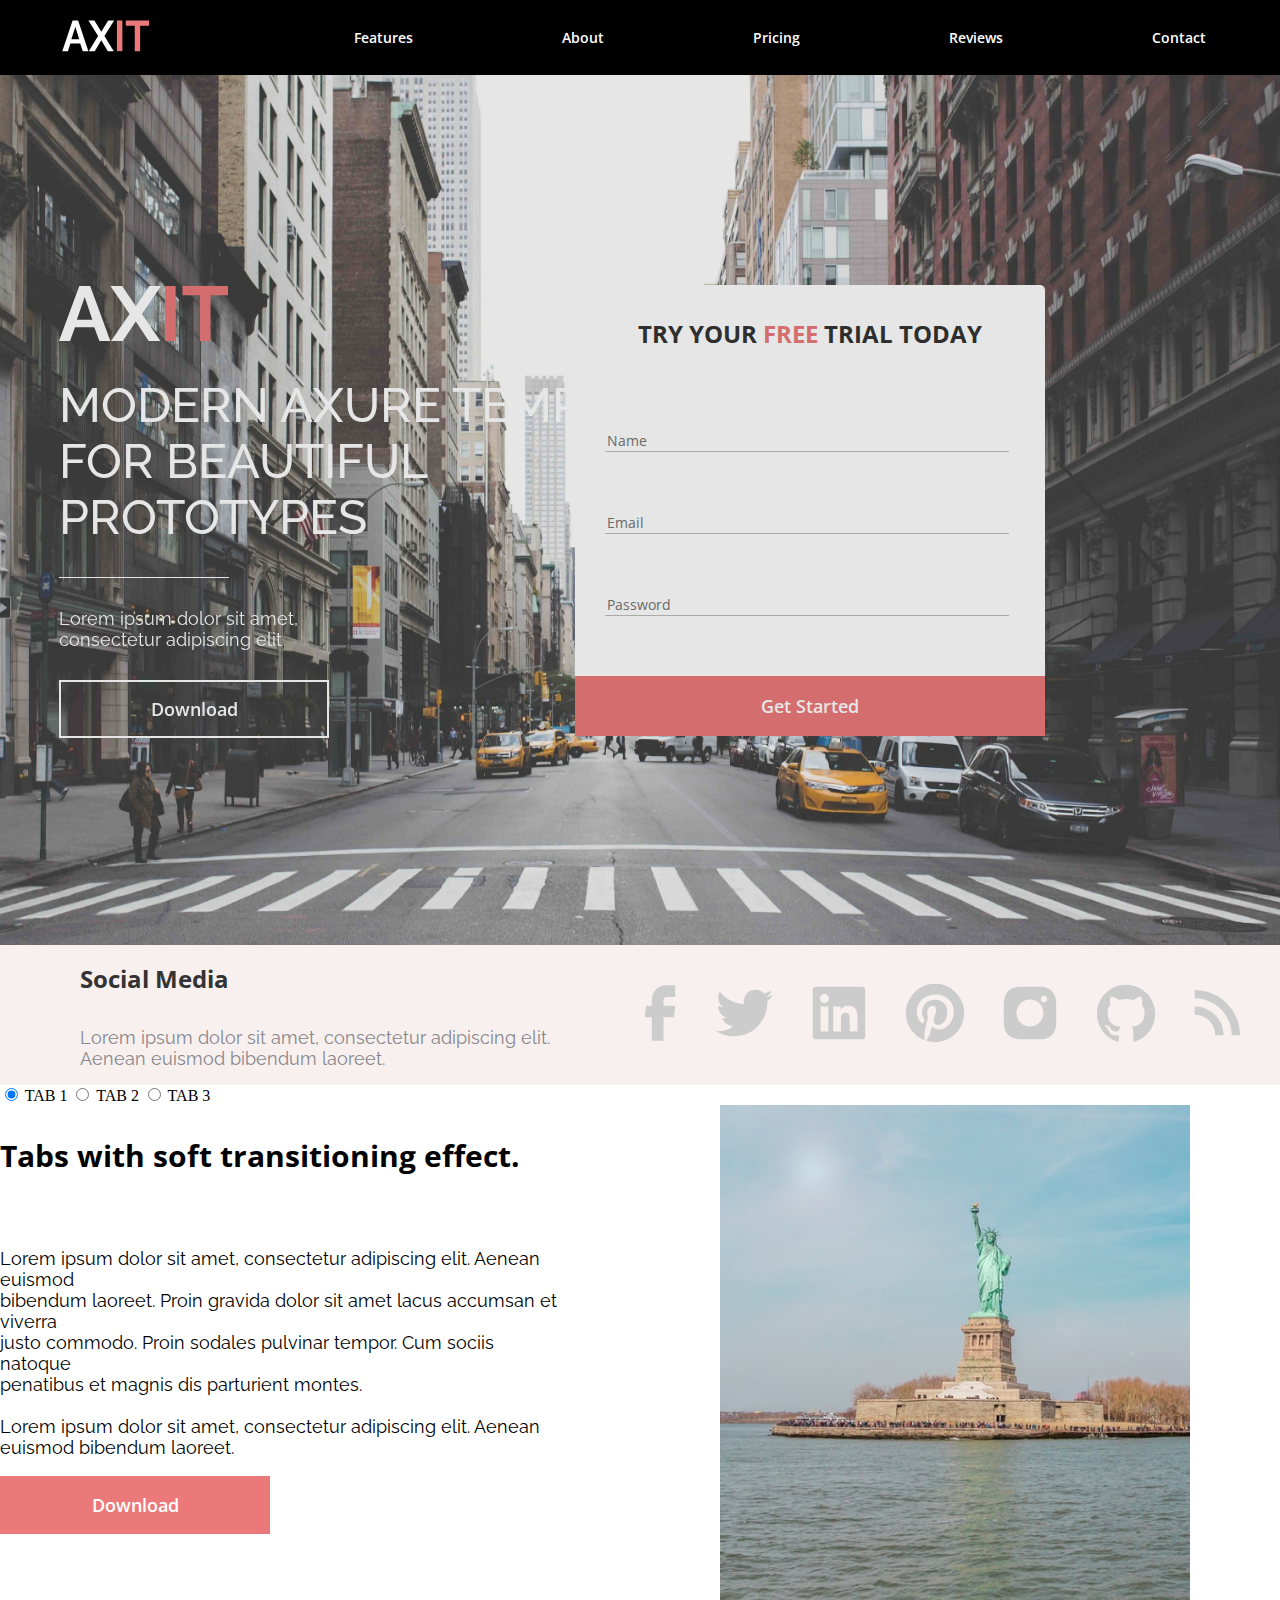
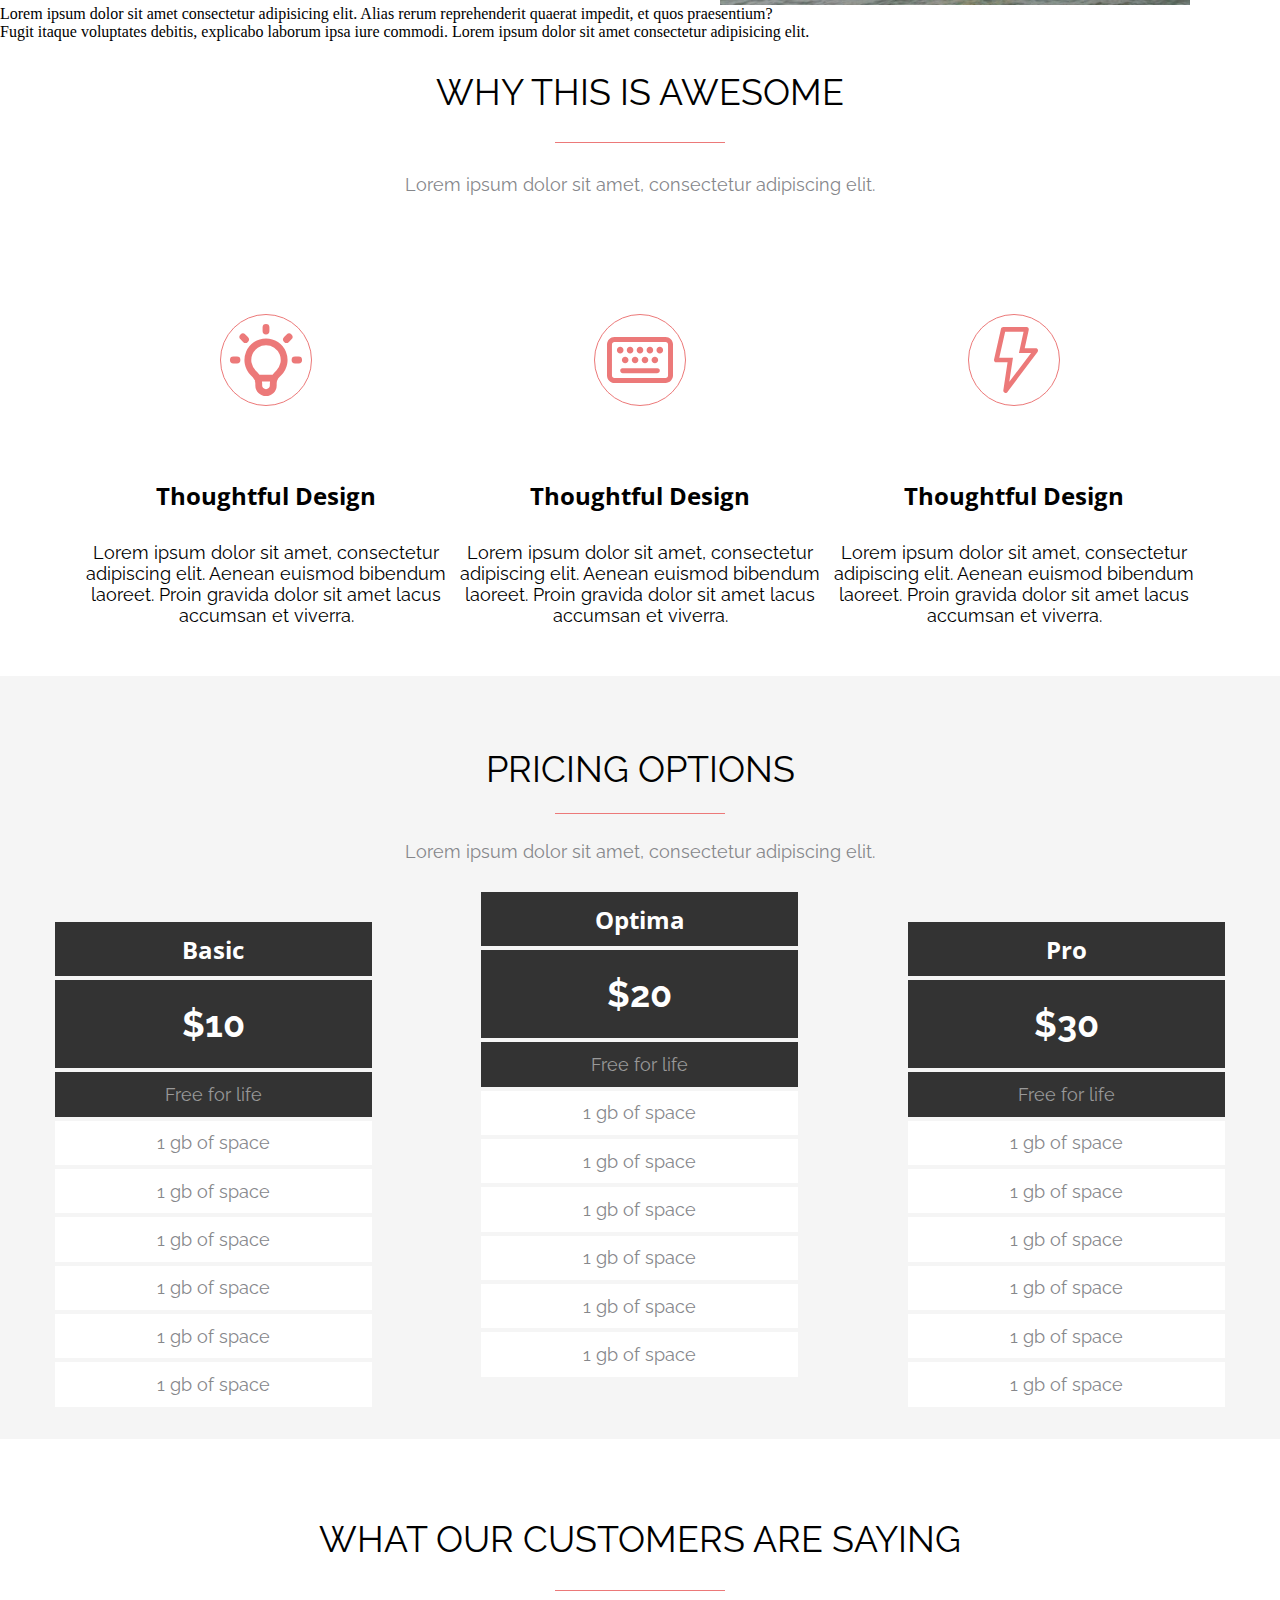
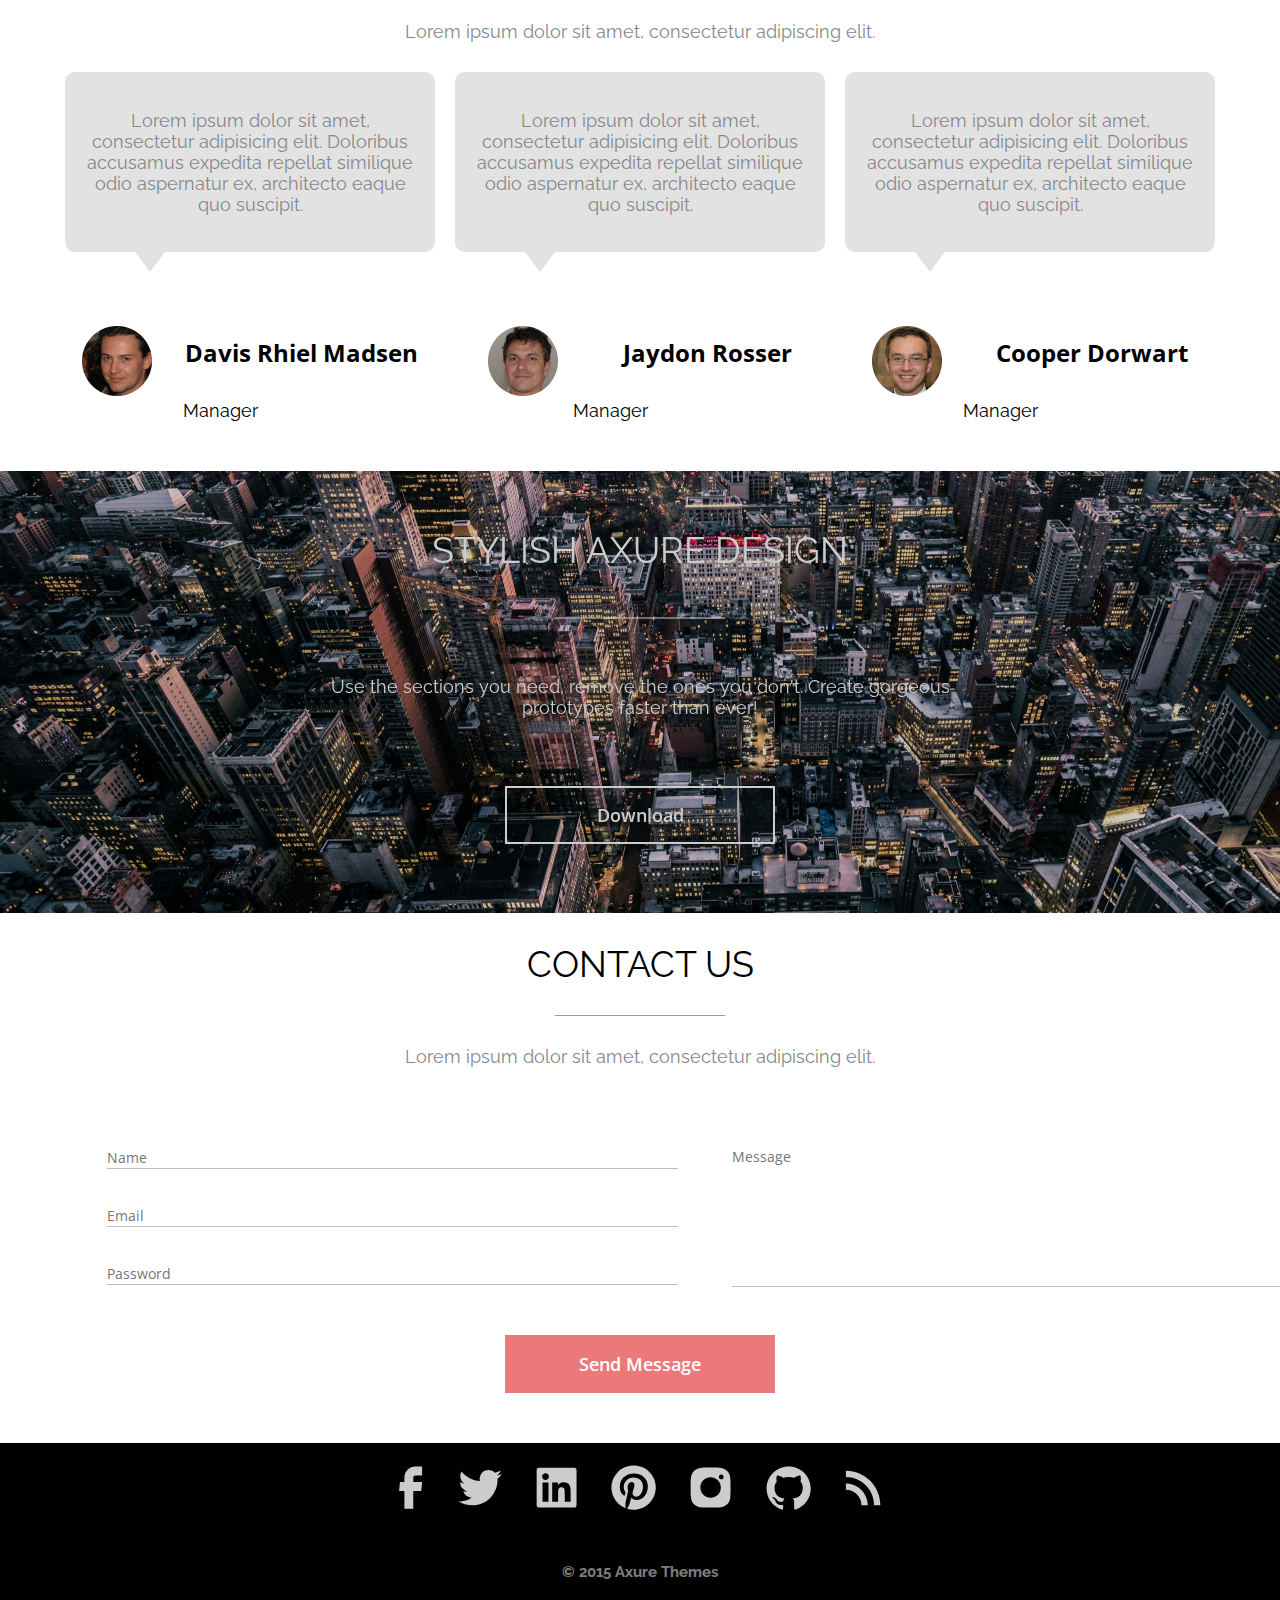
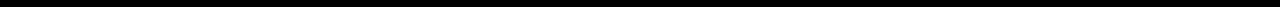
==== commit 80525416: "finish" ====
--- a/Axit/index.html
+++ b/Axit/index.html
@@ -15,9 +15,9 @@
 
 <body>
 	<div class="banner">
-		<div class="header">
-			<div class="header__block">
-				<div class="header__logo">
+		<div class="banner__element">
+			<div class="banner__item">
+				<div class="banner__logo">
 					<svg width="88" height="32" viewBox="0 0 88 32" fill="none" xmlns="http://www.w3.org/2000/svg">
 						<path
 							d="M10.6011 0.456055H16.1137L26.3906 31.1461H20.7993L18.2006 23.4952H8.43549L5.87609 31.1461H0.28479L10.6011 0.456055ZM17.2162 19.3023L13.3574 6.63729L9.34112 19.3023H17.2162Z"
@@ -31,18 +31,18 @@
 					</svg>
 				</div>
 			</div>
-			<div class="header__nav">
-				<div class="header__menu">Features</div>
-				<div class="header__menu">About</div>
-				<div class="header__menu">Pricing</div>
-				<div class="header__menu">Reviews</div>
-				<div class="header__menu">Contact</div>
+			<div class="banner__main">
+				<div class="banner__navigation"><a href="#features__link">Features</a></div>
+				<div class="banner__navigation"><a href="#about__link">About</a></div>
+				<div class="banner__navigation"><a href="#pricing__link">Pricing</a></div>
+				<div class="banner__navigation"><a href="#reviews__link">Reviews</a></div>
+				<div class="banner__navigation"><a href="#contact__link">Contact</a></div>
 			</div>
 		</div>
 
 		<div class="banner__image">
 			<div class="banner__info">
-				<img src="./img/banner.png" alt="">
+				<img src="./img/banner.png" alt="" width="100%">
 				<div class="banner__title">
 					<svg width="102" height="55" viewBox="0 0 102 55" fill="none" xmlns="http://www.w3.org/2000/svg">
 						<path
@@ -60,25 +60,21 @@
 					<div class="banner__hr">
 					</div>
 					<h5>Lorem ipsum dolor sit amet, <br>consectetur adipiscing elit</h5>
-					<button class="banner__button">
+					<button type="button" class="banner__button">
 						Download
 					</button>
 				</div>
 				<div class="banner__name">
 					<h4>TRY YOUR <span>FREE</span> TRIAL TODAY</h4>
 					<br>
-					<div class="banner__text">Name</div>
-					<div class="banner__underline"></div>
-					<div class="banner__text">Email</div>
-					<div class="banner__underline"></div>
-					<div class="banner__text">Password</div>
-					<div class="banner__underline"></div>
-					<br>
-					<button class="banner__reg">
+					<input type="name" placeholder=Name class=registration>
+					<input type="email" placeholder=Email class=registration>
+					<input type="password" placeholder=Password class=registration>
+					<button type="submit" class="banner__reg">
 						Get Started
 					</button>
-					</div>
-				</div>
+				</div>
+			</div>
 		</div>
 
 		<div class="banner__media">
@@ -88,48 +84,90 @@
 					Aenean euismod bibendum laoreet.</h5>
 			</div>
 			<div class="banner__icons">
-				<svg width="32" height="56" viewBox="0 0 32 56" fill="none" xmlns="http://www.w3.org/2000/svg">
-					<path
-						d="M7.82702 55.7083H19.4937V32.3458H30.0054L31.1604 20.7375H19.4937V14.875C19.4937 14.1014 19.801 13.3595 20.348 12.8126C20.8949 12.2656 21.6368 11.9583 22.4104 11.9583H31.1604V0.291626H22.4104C18.5426 0.291626 14.8333 1.82808 12.0984 4.56299C9.36347 7.29789 7.82702 11.0072 7.82702 14.875V20.7375H1.99368L0.838684 32.3458H7.82702V55.7083Z"
-						fill="#CCCCCC" />
-				</svg>
-				<svg width="59" height="48" viewBox="0 0 59 48" fill="none" xmlns="http://www.w3.org/2000/svg">
-					<path
-						d="M52.2629 12.3247C52.3008 12.8351 52.3008 13.3426 52.3008 13.8501C52.3008 29.3813 40.4796 47.278 18.8758 47.278C12.22 47.278 6.03665 45.3501 0.833313 42.0018C1.77831 42.1097 2.68831 42.1476 3.67123 42.1476C8.95912 42.1604 14.0973 40.3922 18.2575 37.128C15.8058 37.0836 13.4292 36.2748 11.4594 34.8143C9.48969 33.3539 8.02518 31.3148 7.2704 28.9818C7.99665 29.0897 8.72581 29.1626 9.48998 29.1626C10.5429 29.1626 11.6016 29.0168 12.5846 28.763C9.92386 28.2258 7.53136 26.7836 5.81387 24.6817C4.09637 22.5797 3.15992 19.9478 3.16373 17.2334V17.0876C4.72998 17.9597 6.54706 18.5051 8.47206 18.578C6.85941 17.5064 5.53708 16.0522 4.62305 14.3453C3.70903 12.6384 3.23173 10.7317 3.23373 8.7955C3.23373 6.61384 3.81415 4.613 4.83206 2.86884C7.78413 6.50014 11.466 9.47089 15.6393 11.5887C19.8126 13.7065 24.3841 14.924 29.0579 15.1626C28.8771 14.2876 28.7662 13.3805 28.7662 12.4705C28.7655 10.9275 29.0688 9.39942 29.659 7.9737C30.2491 6.54798 31.1144 5.25255 32.2055 4.16147C33.2966 3.07038 34.592 2.20503 36.0178 1.6149C37.4435 1.02476 38.9715 0.721403 40.5146 0.722169C43.8979 0.722169 46.9516 2.13967 49.0983 4.43217C51.7285 3.92355 54.2507 2.9634 56.5533 1.59425C55.6766 4.30913 53.8401 6.61122 51.3879 8.06925C53.7206 7.80319 56.0004 7.18974 58.1516 6.24925C56.5449 8.59162 54.554 10.6457 52.2629 12.3247Z"
-						fill="#CCCCCC" />
-				</svg>
-				<svg width="54" height="54" viewBox="0 0 54 54" fill="none" xmlns="http://www.w3.org/2000/svg">
-					<path
-						d="M50.3333 0.75H3.66667C2.89312 0.75 2.15125 1.05729 1.60427 1.60427C1.05729 2.15125 0.75 2.89312 0.75 3.66667V50.3333C0.75 51.1069 1.05729 51.8488 1.60427 52.3957C2.15125 52.9427 2.89312 53.25 3.66667 53.25H50.3333C51.1069 53.25 51.8488 52.9427 52.3957 52.3957C52.9427 51.8488 53.25 51.1069 53.25 50.3333V3.66667C53.25 2.89312 52.9427 2.15125 52.3957 1.60427C51.8488 1.05729 51.1069 0.75 50.3333 0.75ZM16.3221 45.4829H8.52875V20.4287H16.3221V45.4829ZM12.4254 17.0075C11.228 17.0075 10.0796 16.5318 9.23283 15.6851C8.3861 14.8384 7.91042 13.69 7.91042 12.4925C7.91042 11.295 8.3861 10.1466 9.23283 9.29991C10.0796 8.45319 11.228 7.9775 12.4254 7.9775C13.6229 7.9775 14.7713 8.45319 15.618 9.29991C16.4647 10.1466 16.9404 11.295 16.9404 12.4925C16.9404 13.69 16.4647 14.8384 15.618 15.6851C14.7713 16.5318 13.6229 17.0075 12.4254 17.0075ZM45.4858 45.4829H37.7012V33.3C37.7012 30.395 37.6488 26.6588 33.6529 26.6588C29.5988 26.6588 28.9833 29.8263 28.9833 33.0958V45.4858H21.2046V20.4317H28.6713V23.8558H28.7792C29.8146 21.8871 32.3579 19.8104 36.1408 19.8104C44.0275 19.8104 45.4829 24.9963 45.4829 31.7454V45.4829H45.4858Z"
-						fill="#CCCCCC" />
-				</svg>
-				<svg width="60" height="60" viewBox="0 0 60 60" fill="none" xmlns="http://www.w3.org/2000/svg">
-					<path
-						d="M21.3667 57.8251C24.1667 58.6709 26.9958 59.1667 30 59.1667C37.7355 59.1667 45.1542 56.0938 50.624 50.624C56.0938 45.1542 59.1667 37.7355 59.1667 30C59.1667 26.1698 58.4123 22.3771 56.9465 18.8384C55.4807 15.2998 53.3323 12.0845 50.624 9.37609C47.9156 6.66772 44.7003 4.51932 41.1616 3.05355C37.623 1.58779 33.8302 0.833374 30 0.833374C26.1698 0.833374 22.3771 1.58779 18.8384 3.05355C15.2997 4.51932 12.0844 6.66772 9.37606 9.37609C3.90625 14.8459 0.833344 22.2646 0.833344 30C0.833344 42.3959 8.62084 53.0417 19.6167 57.2417C19.3542 54.9667 19.0917 51.2042 19.6167 48.6084L22.9708 34.2C22.9708 34.2 22.125 32.5084 22.125 29.825C22.125 25.8 24.6333 22.7959 27.4917 22.7959C30 22.7959 31.1667 24.6334 31.1667 26.9959C31.1667 29.5042 29.5042 33.0917 28.6583 36.5334C28.1625 39.3917 30.175 41.9 33.0917 41.9C38.2833 41.9 42.3083 36.3584 42.3083 28.5417C42.3083 21.5417 37.2917 16.7584 30.0875 16.7584C21.8625 16.7584 17.0208 22.8834 17.0208 29.3292C17.0208 31.8375 17.8375 34.375 19.1792 36.0375C19.4417 36.2125 19.4417 36.4459 19.3542 36.8834L18.5083 40.0625C18.5083 40.5584 18.1875 40.7334 17.6917 40.3834C13.9583 38.75 11.8 33.4417 11.8 29.1542C11.8 19.9375 18.3333 11.5667 30.9333 11.5667C40.9667 11.5667 48.7834 18.7709 48.7834 28.3375C48.7834 38.3709 42.5709 46.4209 33.675 46.4209C30.8458 46.4209 28.075 44.9042 27.0833 43.125L25.1292 50.0375C24.4583 52.5459 22.6208 55.9 21.3667 57.9125V57.8251Z"
-						fill="#CCCCCC" />
-				</svg>
-				<svg width="54" height="54" viewBox="0 0 54 54" fill="none" xmlns="http://www.w3.org/2000/svg">
-					<path
-						d="M53.0956 16.2228C53.0661 14.0138 52.6526 11.8267 51.8735 9.75946C51.1978 8.01574 50.1659 6.43212 48.8436 5.1098C47.5212 3.78748 45.9376 2.75552 44.1939 2.07988C42.1532 1.31383 39.9973 0.89962 37.8181 0.854875C35.0122 0.729458 34.1226 0.694458 27.0001 0.694458C19.8776 0.694458 18.9647 0.694458 16.1793 0.854875C14.001 0.899949 11.8462 1.31416 9.80639 2.07988C8.0624 2.75505 6.47854 3.78684 5.15616 5.10922C3.83377 6.4316 2.80199 8.01546 2.12681 9.75946C1.35923 11.7986 0.94592 13.9539 0.904727 16.1324C0.779311 18.9411 0.741394 19.8307 0.741394 26.9532C0.741394 34.0757 0.741394 34.9857 0.904727 37.774C0.948477 39.9557 1.35973 42.1082 2.12681 44.1528C2.80312 45.8963 3.83567 47.4795 5.1585 48.8013C6.48132 50.1231 8.06533 51.1545 9.80931 51.8295C11.8435 52.6263 13.9987 53.0701 16.1822 53.142C18.991 53.2674 19.8806 53.3053 27.0031 53.3053C34.1256 53.3053 35.0385 53.3053 37.8239 53.142C40.0031 53.099 42.1591 52.6858 44.1997 51.9199C45.943 51.2434 47.5262 50.2112 48.8484 48.889C50.1707 47.5668 51.2029 45.9836 51.8793 44.2403C52.6464 42.1986 53.0576 40.0461 53.1014 37.8615C53.2268 35.0557 53.2647 34.1661 53.2647 27.0407C53.2589 19.9182 53.2589 19.014 53.0956 16.2228ZM26.9826 40.4224C19.5335 40.4224 13.4989 34.3878 13.4989 26.9386C13.4989 19.4895 19.5335 13.4549 26.9826 13.4549C30.5588 13.4549 33.9884 14.8755 36.5171 17.4042C39.0458 19.9329 40.4664 23.3625 40.4664 26.9386C40.4664 30.5147 39.0458 33.9444 36.5171 36.4731C33.9884 39.0018 30.5588 40.4224 26.9826 40.4224ZM41.0031 16.1003C40.5901 16.1007 40.181 16.0196 39.7994 15.8617C39.4177 15.7039 39.071 15.4723 38.7789 15.1802C38.4869 14.8882 38.2553 14.5414 38.0974 14.1598C37.9396 13.7782 37.8585 13.3691 37.8589 12.9561C37.8589 12.5434 37.9402 12.1348 38.0981 11.7535C38.2561 11.3722 38.4875 11.0257 38.7794 10.7339C39.0712 10.4421 39.4176 10.2106 39.7989 10.0526C40.1802 9.89471 40.5889 9.81342 41.0016 9.81342C41.4143 9.81342 41.823 9.89471 42.2043 10.0526C42.5856 10.2106 42.932 10.4421 43.2238 10.7339C43.5157 11.0257 43.7472 11.3722 43.9051 11.7535C44.063 12.1348 44.1443 12.5434 44.1443 12.9561C44.1443 14.6945 42.7385 16.1003 41.0031 16.1003Z"
-						fill="#CCCCCC" />
-				</svg>
-				<svg width="60" height="58" viewBox="0 0 60 58" fill="none" xmlns="http://www.w3.org/2000/svg">
-					<path fill-rule="evenodd" clip-rule="evenodd"
-						d="M30.0754 0.833374C14.0075 0.833374 0.984543 13.8563 0.984543 29.9242C0.984543 42.775 9.31746 53.6805 20.8791 57.5305C22.3345 57.793 22.8595 56.8975 22.8595 56.1275C22.8595 55.4363 22.8362 53.6046 22.8275 51.1809C14.7337 52.9367 13.0245 47.2784 13.0245 47.2784C11.7062 43.9184 9.79579 43.023 9.79579 43.023C7.15621 41.2175 9.99704 41.2584 9.99704 41.2584C12.9195 41.4625 14.4508 44.2567 14.4508 44.2567C17.0466 48.7017 21.2641 47.4184 22.915 46.6746C23.1804 44.7934 23.9387 43.51 24.767 42.7838C18.3095 42.0517 11.5195 39.555 11.5195 28.4046C11.5195 25.2342 12.6541 22.6325 14.5062 20.6025C14.2116 19.8646 13.2054 16.9042 14.795 12.9025C14.795 12.9025 17.2362 12.118 22.7925 15.8805C25.1654 15.2349 27.6132 14.9054 30.0725 14.9005C32.5317 14.9044 34.9797 15.234 37.3525 15.8805C42.9116 12.115 45.35 12.9025 45.35 12.9025C46.9395 16.9042 45.942 19.8646 45.6387 20.6025C47.5054 22.6325 48.6254 25.2313 48.6254 28.4046C48.6254 39.5842 41.8295 42.04 35.3487 42.7605C36.3841 43.6588 37.3175 45.4321 37.3175 48.1446C37.3175 52.0355 37.2825 55.1738 37.2825 56.1275C37.2825 56.9063 37.8016 57.8105 39.2862 57.5246C50.842 53.6688 59.1662 42.7721 59.1662 29.9242C59.1662 13.8563 46.1433 0.833374 30.0754 0.833374Z"
-						fill="#CCCCCC" />
-				</svg>
-				<svg width="47" height="47" viewBox="0 0 47 47" fill="none" xmlns="http://www.w3.org/2000/svg">
-					<path
-						d="M0.666664 0.949829V9.204C21.1708 9.204 37.7958 25.829 37.7958 46.3332H46.05C46.05 21.279 25.7208 0.949829 0.666664 0.949829ZM0.666664 17.4582V25.7123C12.0417 25.7123 21.2875 34.9582 21.2875 46.3332H29.5417C29.5417 30.379 16.6208 17.4582 0.666664 17.4582Z"
-						fill="#CCCCCC" />
-				</svg>
-			</div>
-		</div>
-
-		<a href="#">
-			<!-- Reset -->
-		</a>
-
+				<a href="https://www.facebook.com/"><svg width="32" height="56" viewBox="0 0 32 56" fill="none"
+						xmlns="http://www.w3.org/2000/svg">
+						<path
+							d="M7.82702 55.7083H19.4937V32.3458H30.0054L31.1604 20.7375H19.4937V14.875C19.4937 14.1014 19.801 13.3595 20.348 12.8126C20.8949 12.2656 21.6368 11.9583 22.4104 11.9583H31.1604V0.291626H22.4104C18.5426 0.291626 14.8333 1.82808 12.0984 4.56299C9.36347 7.29789 7.82702 11.0072 7.82702 14.875V20.7375H1.99368L0.838684 32.3458H7.82702V55.7083Z"
+							fill="#CCCCCC" />
+					</svg></a>
+				<a href="https://twitter.com/"><svg width="59" height="48" viewBox="0 0 59 48" fill="none"
+						xmlns="http://www.w3.org/2000/svg">
+						<path
+							d="M52.2629 12.3247C52.3008 12.8351 52.3008 13.3426 52.3008 13.8501C52.3008 29.3813 40.4796 47.278 18.8758 47.278C12.22 47.278 6.03665 45.3501 0.833313 42.0018C1.77831 42.1097 2.68831 42.1476 3.67123 42.1476C8.95912 42.1604 14.0973 40.3922 18.2575 37.128C15.8058 37.0836 13.4292 36.2748 11.4594 34.8143C9.48969 33.3539 8.02518 31.3148 7.2704 28.9818C7.99665 29.0897 8.72581 29.1626 9.48998 29.1626C10.5429 29.1626 11.6016 29.0168 12.5846 28.763C9.92386 28.2258 7.53136 26.7836 5.81387 24.6817C4.09637 22.5797 3.15992 19.9478 3.16373 17.2334V17.0876C4.72998 17.9597 6.54706 18.5051 8.47206 18.578C6.85941 17.5064 5.53708 16.0522 4.62305 14.3453C3.70903 12.6384 3.23173 10.7317 3.23373 8.7955C3.23373 6.61384 3.81415 4.613 4.83206 2.86884C7.78413 6.50014 11.466 9.47089 15.6393 11.5887C19.8126 13.7065 24.3841 14.924 29.0579 15.1626C28.8771 14.2876 28.7662 13.3805 28.7662 12.4705C28.7655 10.9275 29.0688 9.39942 29.659 7.9737C30.2491 6.54798 31.1144 5.25255 32.2055 4.16147C33.2966 3.07038 34.592 2.20503 36.0178 1.6149C37.4435 1.02476 38.9715 0.721403 40.5146 0.722169C43.8979 0.722169 46.9516 2.13967 49.0983 4.43217C51.7285 3.92355 54.2507 2.9634 56.5533 1.59425C55.6766 4.30913 53.8401 6.61122 51.3879 8.06925C53.7206 7.80319 56.0004 7.18974 58.1516 6.24925C56.5449 8.59162 54.554 10.6457 52.2629 12.3247Z"
+							fill="#CCCCCC" />
+					</svg></a>
+				<a href="https://www.linkedin.com/"><svg width="54" height="54" viewBox="0 0 54 54" fill="none"
+						xmlns="http://www.w3.org/2000/svg">
+						<path
+							d="M50.3333 0.75H3.66667C2.89312 0.75 2.15125 1.05729 1.60427 1.60427C1.05729 2.15125 0.75 2.89312 0.75 3.66667V50.3333C0.75 51.1069 1.05729 51.8488 1.60427 52.3957C2.15125 52.9427 2.89312 53.25 3.66667 53.25H50.3333C51.1069 53.25 51.8488 52.9427 52.3957 52.3957C52.9427 51.8488 53.25 51.1069 53.25 50.3333V3.66667C53.25 2.89312 52.9427 2.15125 52.3957 1.60427C51.8488 1.05729 51.1069 0.75 50.3333 0.75ZM16.3221 45.4829H8.52875V20.4287H16.3221V45.4829ZM12.4254 17.0075C11.228 17.0075 10.0796 16.5318 9.23283 15.6851C8.3861 14.8384 7.91042 13.69 7.91042 12.4925C7.91042 11.295 8.3861 10.1466 9.23283 9.29991C10.0796 8.45319 11.228 7.9775 12.4254 7.9775C13.6229 7.9775 14.7713 8.45319 15.618 9.29991C16.4647 10.1466 16.9404 11.295 16.9404 12.4925C16.9404 13.69 16.4647 14.8384 15.618 15.6851C14.7713 16.5318 13.6229 17.0075 12.4254 17.0075ZM45.4858 45.4829H37.7012V33.3C37.7012 30.395 37.6488 26.6588 33.6529 26.6588C29.5988 26.6588 28.9833 29.8263 28.9833 33.0958V45.4858H21.2046V20.4317H28.6713V23.8558H28.7792C29.8146 21.8871 32.3579 19.8104 36.1408 19.8104C44.0275 19.8104 45.4829 24.9963 45.4829 31.7454V45.4829H45.4858Z"
+							fill="#CCCCCC" />
+					</svg></a>
+				<a href="https://vk.com/"><svg width="60" height="60" viewBox="0 0 60 60" fill="none"
+						xmlns="http://www.w3.org/2000/svg">
+						<path
+							d="M21.3667 57.8251C24.1667 58.6709 26.9958 59.1667 30 59.1667C37.7355 59.1667 45.1542 56.0938 50.624 50.624C56.0938 45.1542 59.1667 37.7355 59.1667 30C59.1667 26.1698 58.4123 22.3771 56.9465 18.8384C55.4807 15.2998 53.3323 12.0845 50.624 9.37609C47.9156 6.66772 44.7003 4.51932 41.1616 3.05355C37.623 1.58779 33.8302 0.833374 30 0.833374C26.1698 0.833374 22.3771 1.58779 18.8384 3.05355C15.2997 4.51932 12.0844 6.66772 9.37606 9.37609C3.90625 14.8459 0.833344 22.2646 0.833344 30C0.833344 42.3959 8.62084 53.0417 19.6167 57.2417C19.3542 54.9667 19.0917 51.2042 19.6167 48.6084L22.9708 34.2C22.9708 34.2 22.125 32.5084 22.125 29.825C22.125 25.8 24.6333 22.7959 27.4917 22.7959C30 22.7959 31.1667 24.6334 31.1667 26.9959C31.1667 29.5042 29.5042 33.0917 28.6583 36.5334C28.1625 39.3917 30.175 41.9 33.0917 41.9C38.2833 41.9 42.3083 36.3584 42.3083 28.5417C42.3083 21.5417 37.2917 16.7584 30.0875 16.7584C21.8625 16.7584 17.0208 22.8834 17.0208 29.3292C17.0208 31.8375 17.8375 34.375 19.1792 36.0375C19.4417 36.2125 19.4417 36.4459 19.3542 36.8834L18.5083 40.0625C18.5083 40.5584 18.1875 40.7334 17.6917 40.3834C13.9583 38.75 11.8 33.4417 11.8 29.1542C11.8 19.9375 18.3333 11.5667 30.9333 11.5667C40.9667 11.5667 48.7834 18.7709 48.7834 28.3375C48.7834 38.3709 42.5709 46.4209 33.675 46.4209C30.8458 46.4209 28.075 44.9042 27.0833 43.125L25.1292 50.0375C24.4583 52.5459 22.6208 55.9 21.3667 57.9125V57.8251Z"
+							fill="#CCCCCC" />
+					</svg></a>
+				<a href="https://www.instagram.com/"><svg width="54" height="54" viewBox="0 0 54 54" fill="none"
+						xmlns="http://www.w3.org/2000/svg">
+						<path
+							d="M53.0956 16.2228C53.0661 14.0138 52.6526 11.8267 51.8735 9.75946C51.1978 8.01574 50.1659 6.43212 48.8436 5.1098C47.5212 3.78748 45.9376 2.75552 44.1939 2.07988C42.1532 1.31383 39.9973 0.89962 37.8181 0.854875C35.0122 0.729458 34.1226 0.694458 27.0001 0.694458C19.8776 0.694458 18.9647 0.694458 16.1793 0.854875C14.001 0.899949 11.8462 1.31416 9.80639 2.07988C8.0624 2.75505 6.47854 3.78684 5.15616 5.10922C3.83377 6.4316 2.80199 8.01546 2.12681 9.75946C1.35923 11.7986 0.94592 13.9539 0.904727 16.1324C0.779311 18.9411 0.741394 19.8307 0.741394 26.9532C0.741394 34.0757 0.741394 34.9857 0.904727 37.774C0.948477 39.9557 1.35973 42.1082 2.12681 44.1528C2.80312 45.8963 3.83567 47.4795 5.1585 48.8013C6.48132 50.1231 8.06533 51.1545 9.80931 51.8295C11.8435 52.6263 13.9987 53.0701 16.1822 53.142C18.991 53.2674 19.8806 53.3053 27.0031 53.3053C34.1256 53.3053 35.0385 53.3053 37.8239 53.142C40.0031 53.099 42.1591 52.6858 44.1997 51.9199C45.943 51.2434 47.5262 50.2112 48.8484 48.889C50.1707 47.5668 51.2029 45.9836 51.8793 44.2403C52.6464 42.1986 53.0576 40.0461 53.1014 37.8615C53.2268 35.0557 53.2647 34.1661 53.2647 27.0407C53.2589 19.9182 53.2589 19.014 53.0956 16.2228ZM26.9826 40.4224C19.5335 40.4224 13.4989 34.3878 13.4989 26.9386C13.4989 19.4895 19.5335 13.4549 26.9826 13.4549C30.5588 13.4549 33.9884 14.8755 36.5171 17.4042C39.0458 19.9329 40.4664 23.3625 40.4664 26.9386C40.4664 30.5147 39.0458 33.9444 36.5171 36.4731C33.9884 39.0018 30.5588 40.4224 26.9826 40.4224ZM41.0031 16.1003C40.5901 16.1007 40.181 16.0196 39.7994 15.8617C39.4177 15.7039 39.071 15.4723 38.7789 15.1802C38.4869 14.8882 38.2553 14.5414 38.0974 14.1598C37.9396 13.7782 37.8585 13.3691 37.8589 12.9561C37.8589 12.5434 37.9402 12.1348 38.0981 11.7535C38.2561 11.3722 38.4875 11.0257 38.7794 10.7339C39.0712 10.4421 39.4176 10.2106 39.7989 10.0526C40.1802 9.89471 40.5889 9.81342 41.0016 9.81342C41.4143 9.81342 41.823 9.89471 42.2043 10.0526C42.5856 10.2106 42.932 10.4421 43.2238 10.7339C43.5157 11.0257 43.7472 11.3722 43.9051 11.7535C44.063 12.1348 44.1443 12.5434 44.1443 12.9561C44.1443 14.6945 42.7385 16.1003 41.0031 16.1003Z"
+							fill="#CCCCCC" />
+					</svg></a>
+				<a href="https://github.com/"><svg width="60" height="58" viewBox="0 0 60 58" fill="none"
+						xmlns="http://www.w3.org/2000/svg">
+						<path fill-rule="evenodd" clip-rule="evenodd"
+							d="M30.0754 0.833374C14.0075 0.833374 0.984543 13.8563 0.984543 29.9242C0.984543 42.775 9.31746 53.6805 20.8791 57.5305C22.3345 57.793 22.8595 56.8975 22.8595 56.1275C22.8595 55.4363 22.8362 53.6046 22.8275 51.1809C14.7337 52.9367 13.0245 47.2784 13.0245 47.2784C11.7062 43.9184 9.79579 43.023 9.79579 43.023C7.15621 41.2175 9.99704 41.2584 9.99704 41.2584C12.9195 41.4625 14.4508 44.2567 14.4508 44.2567C17.0466 48.7017 21.2641 47.4184 22.915 46.6746C23.1804 44.7934 23.9387 43.51 24.767 42.7838C18.3095 42.0517 11.5195 39.555 11.5195 28.4046C11.5195 25.2342 12.6541 22.6325 14.5062 20.6025C14.2116 19.8646 13.2054 16.9042 14.795 12.9025C14.795 12.9025 17.2362 12.118 22.7925 15.8805C25.1654 15.2349 27.6132 14.9054 30.0725 14.9005C32.5317 14.9044 34.9797 15.234 37.3525 15.8805C42.9116 12.115 45.35 12.9025 45.35 12.9025C46.9395 16.9042 45.942 19.8646 45.6387 20.6025C47.5054 22.6325 48.6254 25.2313 48.6254 28.4046C48.6254 39.5842 41.8295 42.04 35.3487 42.7605C36.3841 43.6588 37.3175 45.4321 37.3175 48.1446C37.3175 52.0355 37.2825 55.1738 37.2825 56.1275C37.2825 56.9063 37.8016 57.8105 39.2862 57.5246C50.842 53.6688 59.1662 42.7721 59.1662 29.9242C59.1662 13.8563 46.1433 0.833374 30.0754 0.833374Z"
+							fill="#CCCCCC" />
+					</svg></a>
+				<a href="https://mail.ru/"><svg width="47" height="47" viewBox="0 0 47 47" fill="none"
+						xmlns="http://www.w3.org/2000/svg">
+						<path
+							d="M0.666664 0.949829V9.204C21.1708 9.204 37.7958 25.829 37.7958 46.3332H46.05C46.05 21.279 25.7208 0.949829 0.666664 0.949829ZM0.666664 17.4582V25.7123C12.0417 25.7123 21.2875 34.9582 21.2875 46.3332H29.5417C29.5417 30.379 16.6208 17.4582 0.666664 17.4582Z"
+							fill="#CCCCCC" />
+					</svg></a>
+			</div>
+		</div>
+
+		<div class="tabs">
+			<input type="radio" name="tab-btn" id="tab-btn-1" value="" checked>
+			<label for="tab-btn-1">TAB 1</label>
+			<input type="radio" name="tab-btn" id="tab-btn-2" value="">
+			<label for="tab-btn-2">TAB 2</label>
+			<input type="radio" name="tab-btn" id="tab-btn-3" value="">
+			<label for="tab-btn-3">TAB 3</label>
+			<div id="content-1">
+				<div class="tabs__info">
+					<div class="tabs__block">
+						<p class="tabs__title">Tabs with soft transitioning effect.</p>
+						<p class="tabs__description"><br><br>Lorem ipsum dolor sit amet, consectetur adipiscing elit.
+							Aenean<br>euismod<br>
+							bibendum laoreet. Proin gravida dolor sit amet lacus accumsan et<br> viverra<br>
+							justo commodo. Proin sodales pulvinar tempor. Cum sociis natoque<br>
+							penatibus et magnis dis parturient montes.
+							<br><br>
+							Lorem ipsum dolor sit amet, consectetur adipiscing elit. Aenean euismod
+							bibendum laoreet.
+						</p>
+						<button type="button" class="tabs__button">
+							Download
+						</button>
+					</div>
+		
+					<div class="tabs__block">
+						<img src="./img/Rectangle 111.jpg" alt="">
+					</div>
+				</div>
+			</div>
+			<div id="content-2">
+				Lorem ipsum dolor sit amet consectetur adipisicing elit. Alias rerum reprehenderit quaerat impedit, et quos praesentium?
+			</div>
+			<div id="content-3">
+				Fugit itaque voluptates debitis, explicabo laborum ipsa iure commodi. Lorem ipsum dolor sit amet consectetur adipisicing elit.
+			</div>
+		</div>
+
+<!--	
 		<div class="container">
 			<div class="tabs">
 				<div class="tabs__head">
@@ -152,7 +190,7 @@
 									Lorem ipsum dolor sit amet, consectetur adipiscing elit. Aenean euismod
 									bibendum laoreet.
 								</p>
-								<button class="tabs__button">
+								<button type="button" class="tabs__button">
 									Download
 								</button>
 							</div>
@@ -180,8 +218,9 @@
 				</div>
 			</div>
 		</div>
-
-		<div class="awesome">
+-->	
+
+		<div class="awesome" id="features__link">
 			<div class="blok">
 				<h2>WHY THIS IS AWESOME</h2>
 				<div class="block__hr">
@@ -240,7 +279,7 @@
 			</div>
 		</div>
 
-		<div class="pricing">
+		<div class="pricing" id="pricing__link">
 			<div class="pricing__block">
 				<h2>PRICING OPTIONS</h2>
 				<div class="block__hr">
@@ -342,7 +381,7 @@
 		</div>
 </body>
 
-<div class="customers">
+<div class="customers" id="about__link">
 	<div class="customers__block">
 		<h2>WHAT OUR CUSTOMERS ARE SAYING</h2>
 		<div class="customers__hr">
@@ -417,20 +456,20 @@
 	</div>
 </div>
 
-<div class="design">
+<div class="design" id="reviews__link">
 	<div class="design__text">
 		<h2>STYLISH AXURE DESIGN</h2>
 		<img src="./img/image.jpg" alt="">
 		<div class="design__hr">
 		</div>
 		<h5>Use the sections you need, remove the ones you don't. Create gorgeous prototypes faster than ever!</h5>
-		<button class="design__button">
+		<button type="button" class="design__button">
 			Download
 		</button>
 	</div>
 </div>
 
-<div class="contact">
+<div class="contact" id="contact__link">
 	<div class="contact__title">
 		<h2>CONTACT US</h2>
 		<div class="contact__hr">
@@ -440,36 +479,28 @@
 
 	<div class="contact__us">
 		<div class="contact__block">
-			<div class="contact__info">Name</div>
-			<br>
+			<div class="contact__info"></div>
+			<input type="name" placeholder=Name class=info>
 			<div class="contact__underline"></div>
 			<br>
 			<br>
-			<div class="contact__info">Email</div>
-			<br>
+			<div class="contact__info"></div>
+			<input type="email" placeholder=Email class=info>
 			<div class="contact__underline"></div>
 			<br>
 			<br>
-			<div class="contact__info">Password</div>
-			<br>
+			<div class="contact__info"></div>
+			<input type="password" placeholder=Password class=info>
 			<div class="contact__underline"></div>
 		</div>
 		<div class="contact__message">
-			<div class="contact__info">Message</div>
-			<br>
-			<br>
-			<br>
-			<br>
-			<br>
-			<br>
-			<br>
-			<br>
-			<br>
+			<div class="contact__info"></div>
+			<textarea type="text" placeholder="Message" cols="80" rows="7" class="info"></textarea>
 			<div class="contact__underline"></div>
 		</div>
 	</div>
 	<div class="contact__click">
-		<button class="contact__button">
+		<button type="submit" class="contact__button">
 			Send Message
 		</button>
 	</div>
@@ -478,41 +509,48 @@
 <div class="footer">
 	<div class="footer__block">
 		<div class="footer__icons">
-			<svg width="24" height="43" viewBox="0 0 24 43" fill="none" xmlns="http://www.w3.org/2000/svg">
-				<path
-					d="M5.38853 42.6584H14.2552V24.9029H22.2441L23.1219 16.0806H14.2552V11.6251C14.2552 11.0372 14.4887 10.4734 14.9044 10.0577C15.3201 9.64196 15.884 9.40841 16.4719 9.40841H23.1219V0.541748H16.4719C13.5324 0.541748 10.7133 1.70945 8.63476 3.78798C6.55623 5.86651 5.38853 8.6856 5.38853 11.6251V16.0806H0.955192L0.0773926 24.9029H5.38853V42.6584Z"
-					fill="#CCCCCC" />
-			</svg>
-			<svg width="44" height="37" viewBox="0 0 44 37" fill="none" xmlns="http://www.w3.org/2000/svg">
-				<path
-					d="M39.5198 9.72684C39.5486 10.1148 39.5486 10.5005 39.5486 10.8862C39.5486 22.6899 30.5644 36.2914 14.1456 36.2914C9.08715 36.2914 4.38782 34.8262 0.433289 32.2814C1.15149 32.3634 1.84309 32.3923 2.59011 32.3923C6.6089 32.402 10.5139 31.0581 13.6757 28.5774C11.8124 28.5436 10.0061 27.9289 8.50913 26.819C7.01213 25.709 5.89911 24.1593 5.32547 22.3862C5.87742 22.4682 6.43159 22.5237 7.01235 22.5237C7.81257 22.5237 8.61722 22.4128 9.36424 22.22C7.34211 21.8117 5.5238 20.7156 4.21851 19.1182C2.91321 17.5207 2.20151 15.5204 2.20441 13.4575V13.3467C3.39476 14.0094 4.77574 14.424 6.23874 14.4794C5.01312 13.6649 4.00815 12.5598 3.31349 11.2625C2.61883 9.96526 2.25608 8.51622 2.2576 7.04467C2.2576 5.3866 2.69872 3.86597 3.47234 2.5404C5.71591 5.3002 8.51415 7.55796 11.6858 9.16748C14.8575 10.777 18.3319 11.7024 21.884 11.8837C21.7465 11.2187 21.6623 10.5293 21.6623 9.83767C21.6617 8.66497 21.8923 7.50365 22.3408 6.4201C22.7893 5.33656 23.4469 4.35203 24.2762 3.5228C25.1054 2.69358 26.0899 2.03591 27.1735 1.58741C28.257 1.13891 29.4183 0.908354 30.591 0.908937C33.1624 0.908937 35.4832 1.98624 37.1147 3.72854C39.1136 3.34199 41.0305 2.61227 42.7805 1.57172C42.1142 3.63503 40.7185 5.38462 38.8548 6.49272C40.6276 6.29051 42.3603 5.82429 43.9952 5.10952C42.7741 6.88972 41.261 8.4508 39.5198 9.72684Z"
-					fill="#CCCCCC" />
-			</svg>
-			<svg width="41" height="41" viewBox="0 0 41 41" fill="none" xmlns="http://www.w3.org/2000/svg">
-				<path
-					d="M38.3334 0.649902H2.86669C2.27879 0.649902 1.71498 0.883443 1.29927 1.29915C0.883565 1.71485 0.650024 2.27867 0.650024 2.86657V38.3332C0.650024 38.9211 0.883565 39.4849 1.29927 39.9007C1.71498 40.3164 2.27879 40.5499 2.86669 40.5499H38.3334C38.9212 40.5499 39.4851 40.3164 39.9008 39.9007C40.3165 39.4849 40.55 38.9211 40.55 38.3332V2.86657C40.55 2.27867 40.3165 1.71485 39.9008 1.29915C39.4851 0.883443 38.9212 0.649902 38.3334 0.649902ZM12.4848 34.6469H6.56187V15.6058H12.4848V34.6469ZM9.52334 13.0056C8.61328 13.0056 7.74049 12.6441 7.09697 12.0006C6.45346 11.3571 6.09194 10.4843 6.09194 9.5742C6.09194 8.66414 6.45346 7.79135 7.09697 7.14784C7.74049 6.50432 8.61328 6.1428 9.52334 6.1428C10.4334 6.1428 11.3062 6.50432 11.9497 7.14784C12.5932 7.79135 12.9547 8.66414 12.9547 9.5742C12.9547 10.4843 12.5932 11.3571 11.9497 12.0006C11.3062 12.6441 10.4334 13.0056 9.52334 13.0056ZM34.6493 34.6469H28.733V25.3879C28.733 23.1801 28.6931 20.3406 25.6562 20.3406C22.5751 20.3406 22.1074 22.7479 22.1074 25.2327V34.6491H16.1955V15.608H21.8702V18.2103H21.9522C22.7391 16.7141 24.672 15.1358 27.5471 15.1358C33.5409 15.1358 34.647 19.0771 34.647 24.2064V34.6469H34.6493Z"
-					fill="#CCCCCC" />
-			</svg>
-			<svg width="45" height="45" viewBox="0 0 45 45" fill="none" xmlns="http://www.w3.org/2000/svg">
-				<path
-					d="M16.0386 43.747C18.1666 44.3899 20.3168 44.7667 22.6 44.7667C28.4789 44.7667 34.1171 42.4313 38.2742 38.2742C42.4312 34.1172 44.7666 28.479 44.7666 22.6C44.7666 19.689 44.1933 16.8066 43.0793 14.1172C41.9653 11.4278 40.3325 8.98418 38.2742 6.92582C36.2158 4.86745 33.7722 3.23467 31.0828 2.12069C28.3934 1.00671 25.5109 0.43335 22.6 0.43335C19.689 0.43335 16.8065 1.00671 14.1171 2.12069C11.4278 3.23467 8.98412 4.86745 6.92576 6.92582C2.7687 11.0829 0.433289 16.7211 0.433289 22.6C0.433289 32.0208 6.35179 40.1117 14.7086 43.3037C14.5091 41.5747 14.3096 38.7152 14.7086 36.7423L17.2578 25.792C17.2578 25.792 16.615 24.5063 16.615 22.467C16.615 19.408 18.5213 17.1248 20.6936 17.1248C22.6 17.1248 23.4866 18.5214 23.4866 20.3169C23.4866 22.2232 22.2231 24.9497 21.5803 27.5653C21.2035 29.7377 22.733 31.644 24.9496 31.644C28.8953 31.644 31.9543 27.4324 31.9543 21.4917C31.9543 16.1717 28.1416 12.5364 22.6665 12.5364C16.4155 12.5364 12.7358 17.1914 12.7358 22.0902C12.7358 23.9965 13.3565 25.925 14.3761 27.1885C14.5756 27.3215 14.5756 27.4988 14.5091 27.8313L13.8663 30.2475C13.8663 30.6243 13.6225 30.7574 13.2456 30.4914C10.4083 29.25 8.76796 25.2157 8.76796 21.9572C8.76796 14.9525 13.7333 8.59068 23.3093 8.59068C30.9346 8.59068 36.8753 14.0659 36.8753 21.3365C36.8753 28.9619 32.1538 35.0798 25.393 35.0798C23.2428 35.0798 21.137 33.9272 20.3833 32.575L18.8981 37.8285C18.3883 39.7349 16.9918 42.284 16.0386 43.8135V43.747Z"
-					fill="#CCCCCC" />
-			</svg>
-			<svg width="41" height="41" viewBox="0 0 41 41" fill="none" xmlns="http://www.w3.org/2000/svg">
-				<path
-					d="M40.4326 12.4094C40.4102 10.7306 40.096 9.06843 39.5038 7.49731C38.9903 6.17208 38.206 4.96853 37.2011 3.96357C36.1961 2.9586 34.9926 2.17432 33.6673 1.66083C32.1164 1.07864 30.4779 0.763833 28.8217 0.729827C26.6893 0.63451 26.0132 0.60791 20.6001 0.60791C15.187 0.60791 14.4932 0.60791 12.3763 0.729827C10.7208 0.764083 9.08305 1.07888 7.53283 1.66083C6.20739 2.17396 5.00366 2.95812 3.99865 3.96313C2.99364 4.96814 2.20948 6.17187 1.69635 7.49731C1.11299 9.04705 0.798872 10.6851 0.767566 12.3407C0.672249 14.4754 0.643433 15.1515 0.643433 20.5646C0.643433 25.9777 0.643433 26.6693 0.767566 28.7884C0.800816 30.4465 1.11337 32.0824 1.69635 33.6362C2.21034 34.9613 2.99509 36.1645 4.00043 37.1691C5.00578 38.1737 6.20962 38.9575 7.53505 39.4705C9.08103 40.0761 10.719 40.4134 12.3785 40.468C14.5131 40.5633 15.1892 40.5921 20.6023 40.5921C26.0154 40.5921 26.7092 40.5921 28.8261 40.468C30.4823 40.4354 32.1209 40.1213 33.6718 39.5392C34.9967 39.0251 36.1999 38.2407 37.2048 37.2358C38.2097 36.2309 38.9942 35.0276 39.5083 33.7027C40.0912 32.1511 40.4038 30.5152 40.437 28.8549C40.5323 26.7225 40.5612 26.0464 40.5612 20.6311C40.5567 15.218 40.5567 14.5308 40.4326 12.4094ZM20.5868 30.8011C14.9254 30.8011 10.3391 26.2148 10.3391 20.5535C10.3391 14.8921 14.9254 10.3058 20.5868 10.3058C23.3046 10.3058 25.9112 11.3855 27.833 13.3073C29.7548 15.2291 30.8344 17.8356 30.8344 20.5535C30.8344 23.2713 29.7548 25.8779 27.833 27.7997C25.9112 29.7215 23.3046 30.8011 20.5868 30.8011ZM31.2423 12.3163C30.9284 12.3166 30.6176 12.255 30.3275 12.135C30.0375 12.0151 29.7739 11.8391 29.552 11.6171C29.33 11.3952 29.154 11.1316 29.034 10.8416C28.914 10.5515 28.8524 10.2407 28.8527 9.92678C28.8527 9.61312 28.9145 9.30254 29.0345 9.01275C29.1546 8.72297 29.3305 8.45967 29.5523 8.23788C29.7741 8.01609 30.0374 7.84016 30.3272 7.72013C30.617 7.6001 30.9275 7.53832 31.2412 7.53832C31.5549 7.53832 31.8654 7.6001 32.1552 7.72013C32.445 7.84016 32.7083 8.01609 32.9301 8.23788C33.1519 8.45967 33.3278 8.72297 33.4478 9.01275C33.5679 9.30254 33.6297 9.61312 33.6297 9.92678C33.6297 11.2479 32.5612 12.3163 31.2423 12.3163Z"
-					fill="#CCCCCC" />
-			</svg>
-			<svg width="45" height="44" viewBox="0 0 45 44" fill="none" xmlns="http://www.w3.org/2000/svg">
-				<path fill-rule="evenodd" clip-rule="evenodd"
-					d="M22.6573 0.43335C10.4457 0.43335 0.548248 10.3308 0.548248 22.5424C0.548248 32.309 6.88127 40.5971 15.6681 43.5231C16.7743 43.7226 17.1733 43.0421 17.1733 42.4569C17.1733 41.9316 17.1555 40.5395 17.1489 38.6974C10.9976 40.0319 9.69865 35.7315 9.69865 35.7315C8.69672 33.1779 7.2448 32.4974 7.2448 32.4974C5.23872 31.1253 7.39775 31.1563 7.39775 31.1563C9.61885 31.3115 10.7826 33.4351 10.7826 33.4351C12.7554 36.8133 15.9607 35.8379 17.2154 35.2727C17.4171 33.8429 17.9934 32.8676 18.623 32.3157C13.7153 31.7593 8.55485 29.8618 8.55485 21.3875C8.55485 18.978 9.41713 17.0007 10.8247 15.4579C10.6008 14.8971 9.83608 12.6472 11.0442 9.60592C11.0442 9.60592 12.8995 9.00963 17.1223 11.8691C18.9257 11.3785 20.7861 11.1281 22.6551 11.1243C24.5241 11.1274 26.3845 11.3778 28.1879 11.8691C32.4128 9.00742 34.266 9.60592 34.266 9.60592C35.4741 12.6472 34.716 14.8971 34.4854 15.4579C35.9041 17.0007 36.7553 18.9758 36.7553 21.3875C36.7553 29.884 31.5905 31.7504 26.665 32.2979C27.4519 32.9807 28.1613 34.3284 28.1613 36.3899C28.1613 39.3469 28.1347 41.7321 28.1347 42.4569C28.1347 43.0488 28.5292 43.7359 29.6575 43.5187C38.44 40.5883 44.7663 32.3068 44.7663 22.5424C44.7663 10.3308 34.8689 0.43335 22.6573 0.43335Z"
-					fill="#CCCCCC" />
-			</svg>
-			<svg width="36" height="36" viewBox="0 0 36 36" fill="none" xmlns="http://www.w3.org/2000/svg">
-				<path
-					d="M0.866669 0.842041V7.11521C16.4498 7.11521 29.0848 19.7502 29.0848 35.3334H35.358C35.358 16.2922 19.9078 0.842041 0.866669 0.842041ZM0.866669 13.3884V19.6615C9.51167 19.6615 16.5385 26.6884 16.5385 35.3334H22.8117C22.8117 23.2082 12.9918 13.3884 0.866669 13.3884Z"
-					fill="#CCCCCC" />
-			</svg>
+			<a href="https://ru-ru.facebook.com/"><svg width="24" height="43" viewBox="0 0 24 43" fill="none"
+					xmlns="http://www.w3.org/2000/svg">
+					<path
+						d="M5.38853 42.6584H14.2552V24.9029H22.2441L23.1219 16.0806H14.2552V11.6251C14.2552 11.0372 14.4887 10.4734 14.9044 10.0577C15.3201 9.64196 15.884 9.40841 16.4719 9.40841H23.1219V0.541748H16.4719C13.5324 0.541748 10.7133 1.70945 8.63476 3.78798C6.55623 5.86651 5.38853 8.6856 5.38853 11.6251V16.0806H0.955192L0.0773926 24.9029H5.38853V42.6584Z"
+						fill="#CCCCCC" />
+				</svg></a>
+			<a href="https://twitter.com/"><svg width="44" height="37" viewBox="0 0 44 37" fill="none"
+					xmlns="http://www.w3.org/2000/svg">
+					<path
+						d="M39.5198 9.72684C39.5486 10.1148 39.5486 10.5005 39.5486 10.8862C39.5486 22.6899 30.5644 36.2914 14.1456 36.2914C9.08715 36.2914 4.38782 34.8262 0.433289 32.2814C1.15149 32.3634 1.84309 32.3923 2.59011 32.3923C6.6089 32.402 10.5139 31.0581 13.6757 28.5774C11.8124 28.5436 10.0061 27.9289 8.50913 26.819C7.01213 25.709 5.89911 24.1593 5.32547 22.3862C5.87742 22.4682 6.43159 22.5237 7.01235 22.5237C7.81257 22.5237 8.61722 22.4128 9.36424 22.22C7.34211 21.8117 5.5238 20.7156 4.21851 19.1182C2.91321 17.5207 2.20151 15.5204 2.20441 13.4575V13.3467C3.39476 14.0094 4.77574 14.424 6.23874 14.4794C5.01312 13.6649 4.00815 12.5598 3.31349 11.2625C2.61883 9.96526 2.25608 8.51622 2.2576 7.04467C2.2576 5.3866 2.69872 3.86597 3.47234 2.5404C5.71591 5.3002 8.51415 7.55796 11.6858 9.16748C14.8575 10.777 18.3319 11.7024 21.884 11.8837C21.7465 11.2187 21.6623 10.5293 21.6623 9.83767C21.6617 8.66497 21.8923 7.50365 22.3408 6.4201C22.7893 5.33656 23.4469 4.35203 24.2762 3.5228C25.1054 2.69358 26.0899 2.03591 27.1735 1.58741C28.257 1.13891 29.4183 0.908354 30.591 0.908937C33.1624 0.908937 35.4832 1.98624 37.1147 3.72854C39.1136 3.34199 41.0305 2.61227 42.7805 1.57172C42.1142 3.63503 40.7185 5.38462 38.8548 6.49272C40.6276 6.29051 42.3603 5.82429 43.9952 5.10952C42.7741 6.88972 41.261 8.4508 39.5198 9.72684Z"
+						fill="#CCCCCC" />
+				</svg></a>
+			<a href="https://www.linkedin.com/"><svg width="41" height="41" viewBox="0 0 41 41" fill="none"
+					xmlns="http://www.w3.org/2000/svg">
+					<path
+						d="M38.3334 0.649902H2.86669C2.27879 0.649902 1.71498 0.883443 1.29927 1.29915C0.883565 1.71485 0.650024 2.27867 0.650024 2.86657V38.3332C0.650024 38.9211 0.883565 39.4849 1.29927 39.9007C1.71498 40.3164 2.27879 40.5499 2.86669 40.5499H38.3334C38.9212 40.5499 39.4851 40.3164 39.9008 39.9007C40.3165 39.4849 40.55 38.9211 40.55 38.3332V2.86657C40.55 2.27867 40.3165 1.71485 39.9008 1.29915C39.4851 0.883443 38.9212 0.649902 38.3334 0.649902ZM12.4848 34.6469H6.56187V15.6058H12.4848V34.6469ZM9.52334 13.0056C8.61328 13.0056 7.74049 12.6441 7.09697 12.0006C6.45346 11.3571 6.09194 10.4843 6.09194 9.5742C6.09194 8.66414 6.45346 7.79135 7.09697 7.14784C7.74049 6.50432 8.61328 6.1428 9.52334 6.1428C10.4334 6.1428 11.3062 6.50432 11.9497 7.14784C12.5932 7.79135 12.9547 8.66414 12.9547 9.5742C12.9547 10.4843 12.5932 11.3571 11.9497 12.0006C11.3062 12.6441 10.4334 13.0056 9.52334 13.0056ZM34.6493 34.6469H28.733V25.3879C28.733 23.1801 28.6931 20.3406 25.6562 20.3406C22.5751 20.3406 22.1074 22.7479 22.1074 25.2327V34.6491H16.1955V15.608H21.8702V18.2103H21.9522C22.7391 16.7141 24.672 15.1358 27.5471 15.1358C33.5409 15.1358 34.647 19.0771 34.647 24.2064V34.6469H34.6493Z"
+						fill="#CCCCCC" />
+				</svg></a>
+			<a href="https://vk.com/"><svg width="45" height="45" viewBox="0 0 45 45" fill="none"
+					xmlns="http://www.w3.org/2000/svg">
+					<path
+						d="M16.0386 43.747C18.1666 44.3899 20.3168 44.7667 22.6 44.7667C28.4789 44.7667 34.1171 42.4313 38.2742 38.2742C42.4312 34.1172 44.7666 28.479 44.7666 22.6C44.7666 19.689 44.1933 16.8066 43.0793 14.1172C41.9653 11.4278 40.3325 8.98418 38.2742 6.92582C36.2158 4.86745 33.7722 3.23467 31.0828 2.12069C28.3934 1.00671 25.5109 0.43335 22.6 0.43335C19.689 0.43335 16.8065 1.00671 14.1171 2.12069C11.4278 3.23467 8.98412 4.86745 6.92576 6.92582C2.7687 11.0829 0.433289 16.7211 0.433289 22.6C0.433289 32.0208 6.35179 40.1117 14.7086 43.3037C14.5091 41.5747 14.3096 38.7152 14.7086 36.7423L17.2578 25.792C17.2578 25.792 16.615 24.5063 16.615 22.467C16.615 19.408 18.5213 17.1248 20.6936 17.1248C22.6 17.1248 23.4866 18.5214 23.4866 20.3169C23.4866 22.2232 22.2231 24.9497 21.5803 27.5653C21.2035 29.7377 22.733 31.644 24.9496 31.644C28.8953 31.644 31.9543 27.4324 31.9543 21.4917C31.9543 16.1717 28.1416 12.5364 22.6665 12.5364C16.4155 12.5364 12.7358 17.1914 12.7358 22.0902C12.7358 23.9965 13.3565 25.925 14.3761 27.1885C14.5756 27.3215 14.5756 27.4988 14.5091 27.8313L13.8663 30.2475C13.8663 30.6243 13.6225 30.7574 13.2456 30.4914C10.4083 29.25 8.76796 25.2157 8.76796 21.9572C8.76796 14.9525 13.7333 8.59068 23.3093 8.59068C30.9346 8.59068 36.8753 14.0659 36.8753 21.3365C36.8753 28.9619 32.1538 35.0798 25.393 35.0798C23.2428 35.0798 21.137 33.9272 20.3833 32.575L18.8981 37.8285C18.3883 39.7349 16.9918 42.284 16.0386 43.8135V43.747Z"
+						fill="#CCCCCC" />
+				</svg></a>
+			<a href="https://www.instagram.com/"><svg width="41" height="41" viewBox="0 0 41 41" fill="none"
+					xmlns="http://www.w3.org/2000/svg">
+					<path
+						d="M40.4326 12.4094C40.4102 10.7306 40.096 9.06843 39.5038 7.49731C38.9903 6.17208 38.206 4.96853 37.2011 3.96357C36.1961 2.9586 34.9926 2.17432 33.6673 1.66083C32.1164 1.07864 30.4779 0.763833 28.8217 0.729827C26.6893 0.63451 26.0132 0.60791 20.6001 0.60791C15.187 0.60791 14.4932 0.60791 12.3763 0.729827C10.7208 0.764083 9.08305 1.07888 7.53283 1.66083C6.20739 2.17396 5.00366 2.95812 3.99865 3.96313C2.99364 4.96814 2.20948 6.17187 1.69635 7.49731C1.11299 9.04705 0.798872 10.6851 0.767566 12.3407C0.672249 14.4754 0.643433 15.1515 0.643433 20.5646C0.643433 25.9777 0.643433 26.6693 0.767566 28.7884C0.800816 30.4465 1.11337 32.0824 1.69635 33.6362C2.21034 34.9613 2.99509 36.1645 4.00043 37.1691C5.00578 38.1737 6.20962 38.9575 7.53505 39.4705C9.08103 40.0761 10.719 40.4134 12.3785 40.468C14.5131 40.5633 15.1892 40.5921 20.6023 40.5921C26.0154 40.5921 26.7092 40.5921 28.8261 40.468C30.4823 40.4354 32.1209 40.1213 33.6718 39.5392C34.9967 39.0251 36.1999 38.2407 37.2048 37.2358C38.2097 36.2309 38.9942 35.0276 39.5083 33.7027C40.0912 32.1511 40.4038 30.5152 40.437 28.8549C40.5323 26.7225 40.5612 26.0464 40.5612 20.6311C40.5567 15.218 40.5567 14.5308 40.4326 12.4094ZM20.5868 30.8011C14.9254 30.8011 10.3391 26.2148 10.3391 20.5535C10.3391 14.8921 14.9254 10.3058 20.5868 10.3058C23.3046 10.3058 25.9112 11.3855 27.833 13.3073C29.7548 15.2291 30.8344 17.8356 30.8344 20.5535C30.8344 23.2713 29.7548 25.8779 27.833 27.7997C25.9112 29.7215 23.3046 30.8011 20.5868 30.8011ZM31.2423 12.3163C30.9284 12.3166 30.6176 12.255 30.3275 12.135C30.0375 12.0151 29.7739 11.8391 29.552 11.6171C29.33 11.3952 29.154 11.1316 29.034 10.8416C28.914 10.5515 28.8524 10.2407 28.8527 9.92678C28.8527 9.61312 28.9145 9.30254 29.0345 9.01275C29.1546 8.72297 29.3305 8.45967 29.5523 8.23788C29.7741 8.01609 30.0374 7.84016 30.3272 7.72013C30.617 7.6001 30.9275 7.53832 31.2412 7.53832C31.5549 7.53832 31.8654 7.6001 32.1552 7.72013C32.445 7.84016 32.7083 8.01609 32.9301 8.23788C33.1519 8.45967 33.3278 8.72297 33.4478 9.01275C33.5679 9.30254 33.6297 9.61312 33.6297 9.92678C33.6297 11.2479 32.5612 12.3163 31.2423 12.3163Z"
+						fill="#CCCCCC" />
+				</svg></a>
+			<a href="https://github.com/"><svg width="45" height="44" viewBox="0 0 45 44" fill="none"
+					xmlns="http://www.w3.org/2000/svg">
+					<path fill-rule="evenodd" clip-rule="evenodd"
+						d="M22.6573 0.43335C10.4457 0.43335 0.548248 10.3308 0.548248 22.5424C0.548248 32.309 6.88127 40.5971 15.6681 43.5231C16.7743 43.7226 17.1733 43.0421 17.1733 42.4569C17.1733 41.9316 17.1555 40.5395 17.1489 38.6974C10.9976 40.0319 9.69865 35.7315 9.69865 35.7315C8.69672 33.1779 7.2448 32.4974 7.2448 32.4974C5.23872 31.1253 7.39775 31.1563 7.39775 31.1563C9.61885 31.3115 10.7826 33.4351 10.7826 33.4351C12.7554 36.8133 15.9607 35.8379 17.2154 35.2727C17.4171 33.8429 17.9934 32.8676 18.623 32.3157C13.7153 31.7593 8.55485 29.8618 8.55485 21.3875C8.55485 18.978 9.41713 17.0007 10.8247 15.4579C10.6008 14.8971 9.83608 12.6472 11.0442 9.60592C11.0442 9.60592 12.8995 9.00963 17.1223 11.8691C18.9257 11.3785 20.7861 11.1281 22.6551 11.1243C24.5241 11.1274 26.3845 11.3778 28.1879 11.8691C32.4128 9.00742 34.266 9.60592 34.266 9.60592C35.4741 12.6472 34.716 14.8971 34.4854 15.4579C35.9041 17.0007 36.7553 18.9758 36.7553 21.3875C36.7553 29.884 31.5905 31.7504 26.665 32.2979C27.4519 32.9807 28.1613 34.3284 28.1613 36.3899C28.1613 39.3469 28.1347 41.7321 28.1347 42.4569C28.1347 43.0488 28.5292 43.7359 29.6575 43.5187C38.44 40.5883 44.7663 32.3068 44.7663 22.5424C44.7663 10.3308 34.8689 0.43335 22.6573 0.43335Z"
+						fill="#CCCCCC" />
+				</svg></a>
+			<a href="https://mail.ru/"><svg width="36" height="36" viewBox="0 0 36 36" fill="none"
+					xmlns="http://www.w3.org/2000/svg">
+					<path
+						d="M0.866669 0.842041V7.11521C16.4498 7.11521 29.0848 19.7502 29.0848 35.3334H35.358C35.358 16.2922 19.9078 0.842041 0.866669 0.842041ZM0.866669 13.3884V19.6615C9.51167 19.6615 16.5385 26.6884 16.5385 35.3334H22.8117C22.8117 23.2082 12.9918 13.3884 0.866669 13.3884Z"
+						fill="#CCCCCC" />
+				</svg></a>
 		</div>
 	</div>
 	<div class="footer__end">
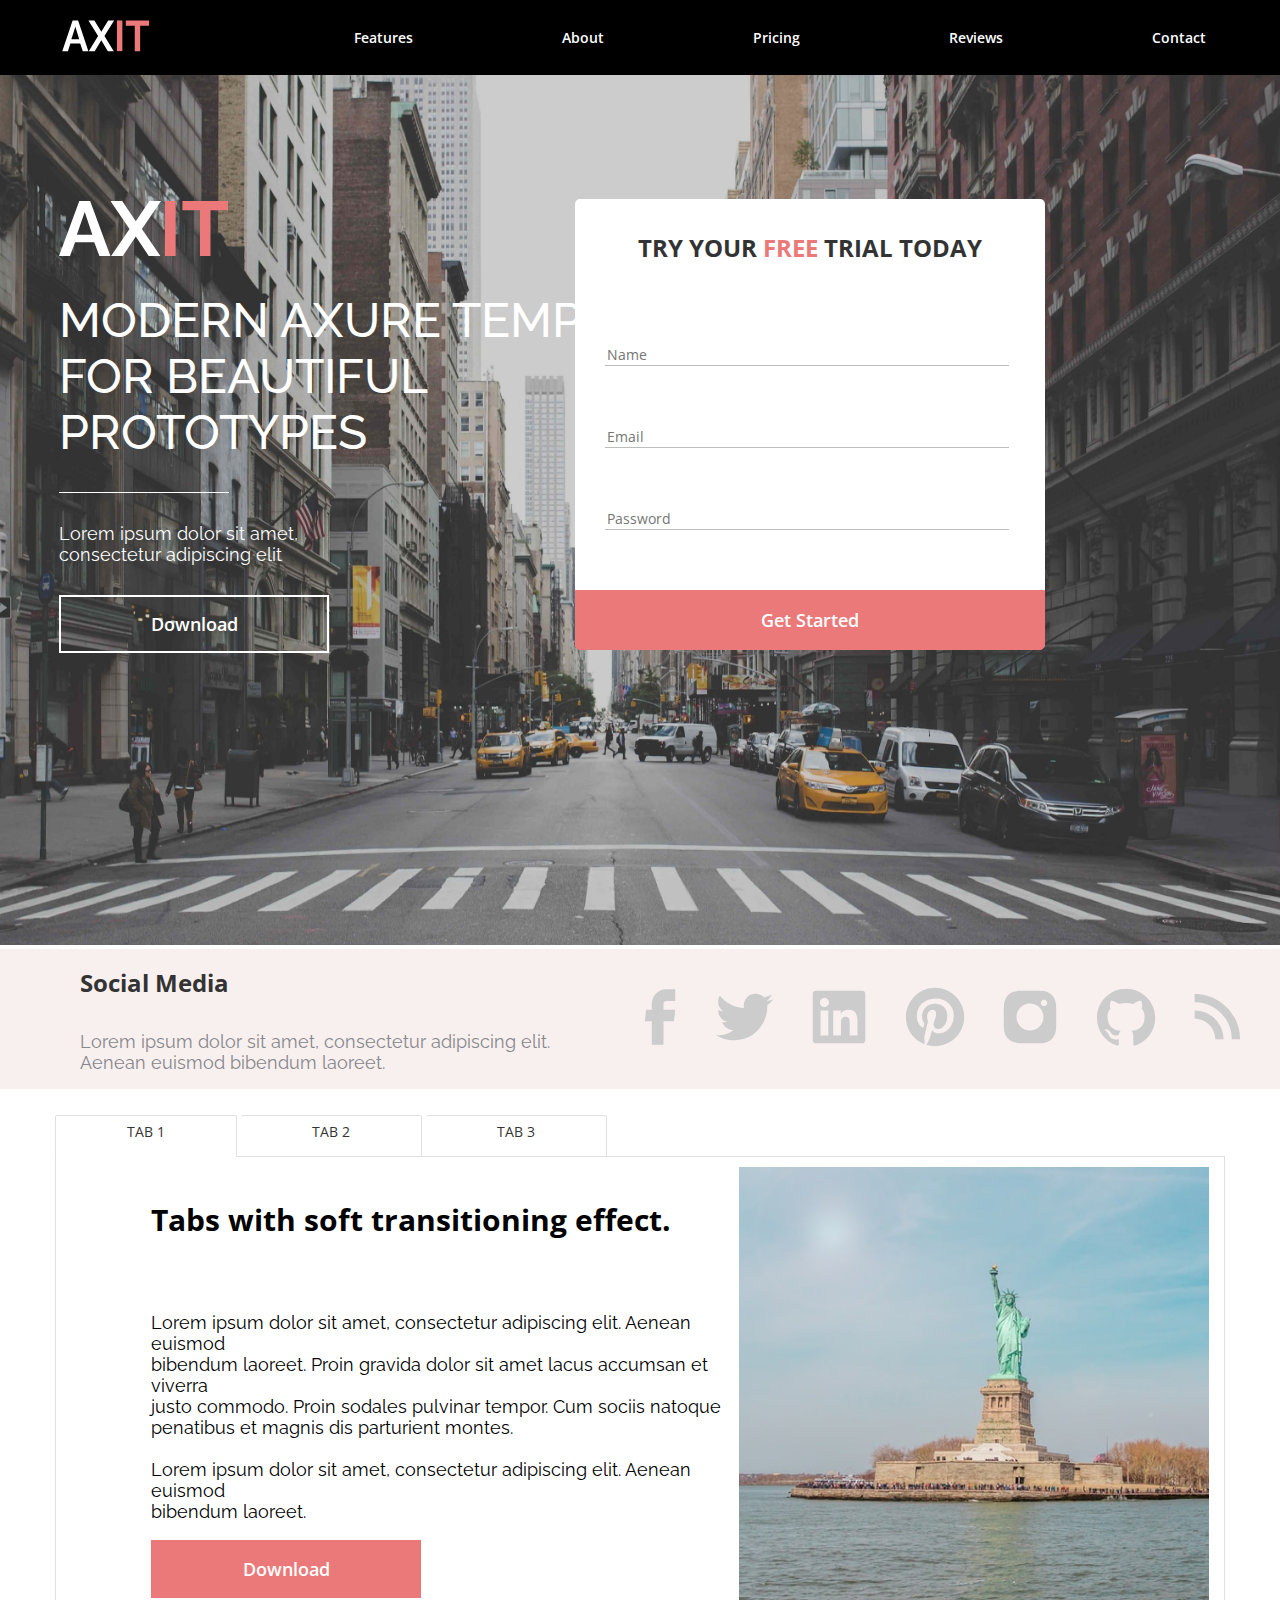
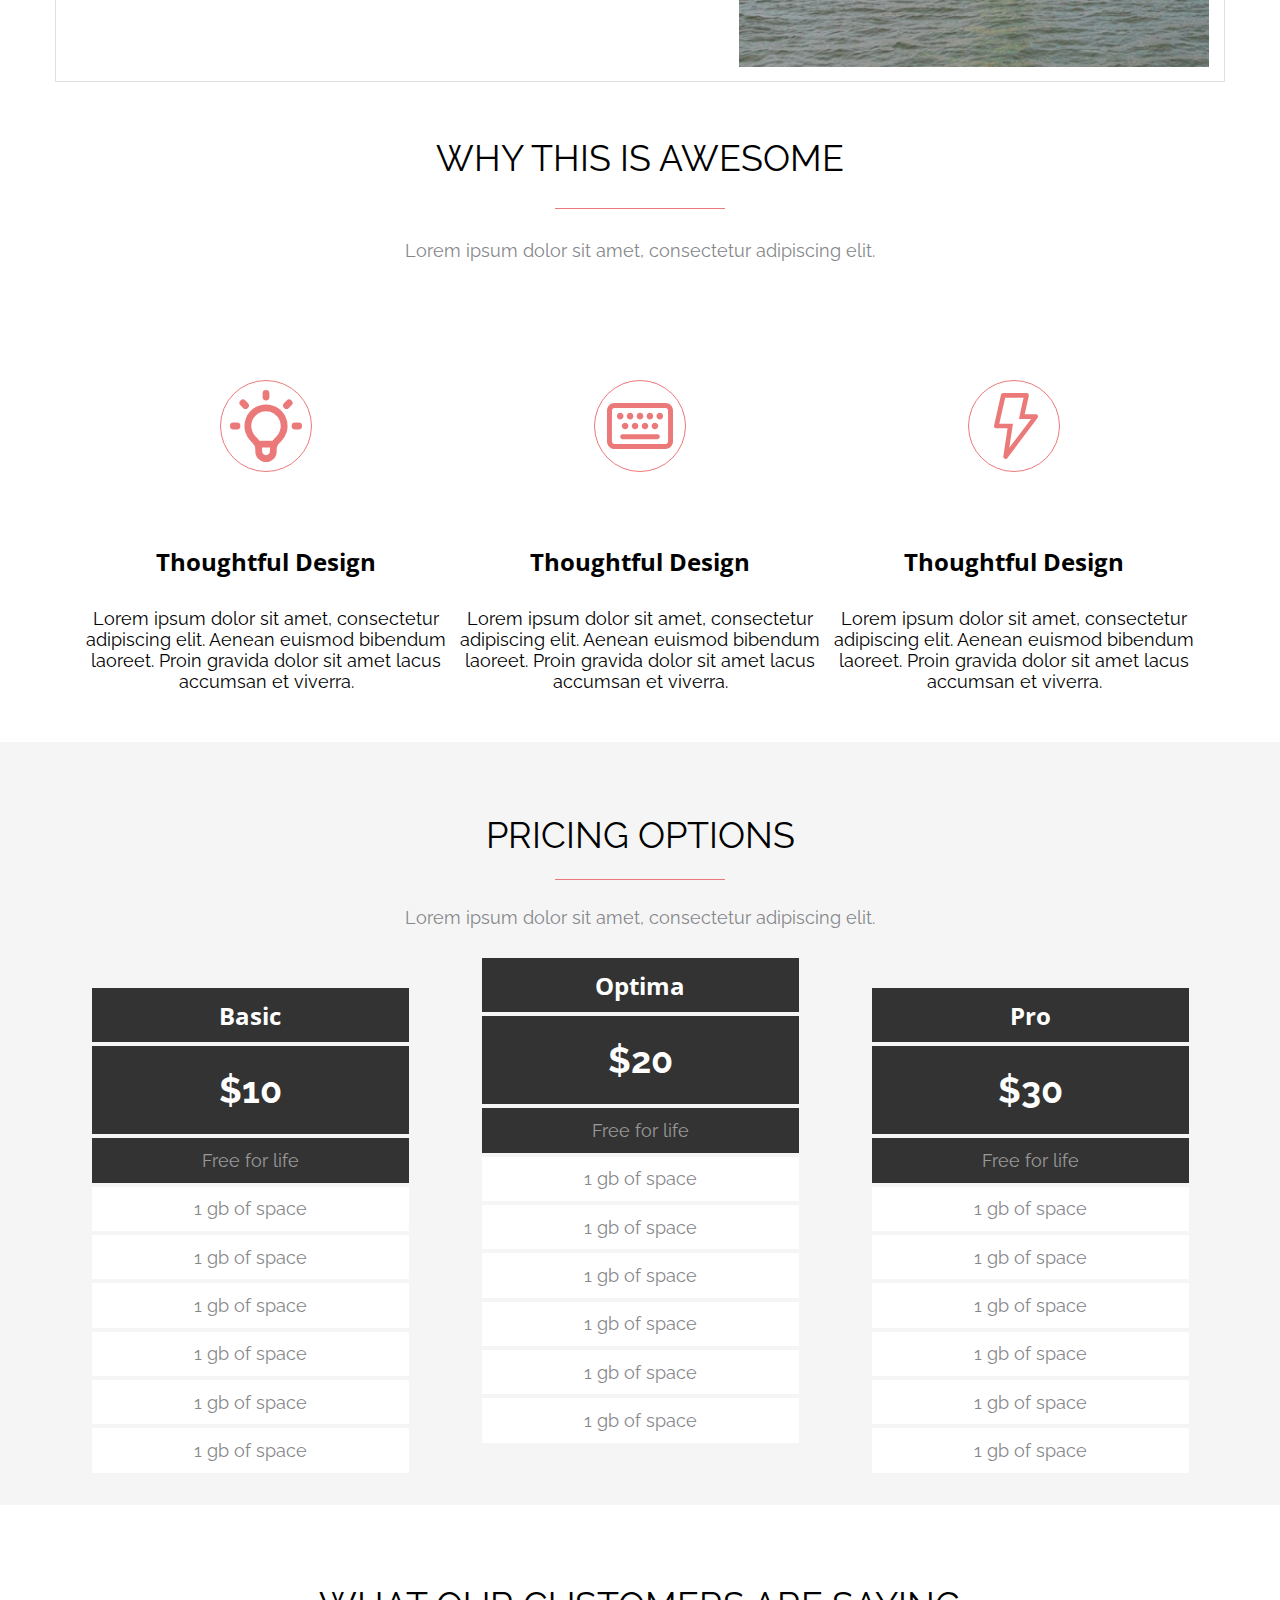
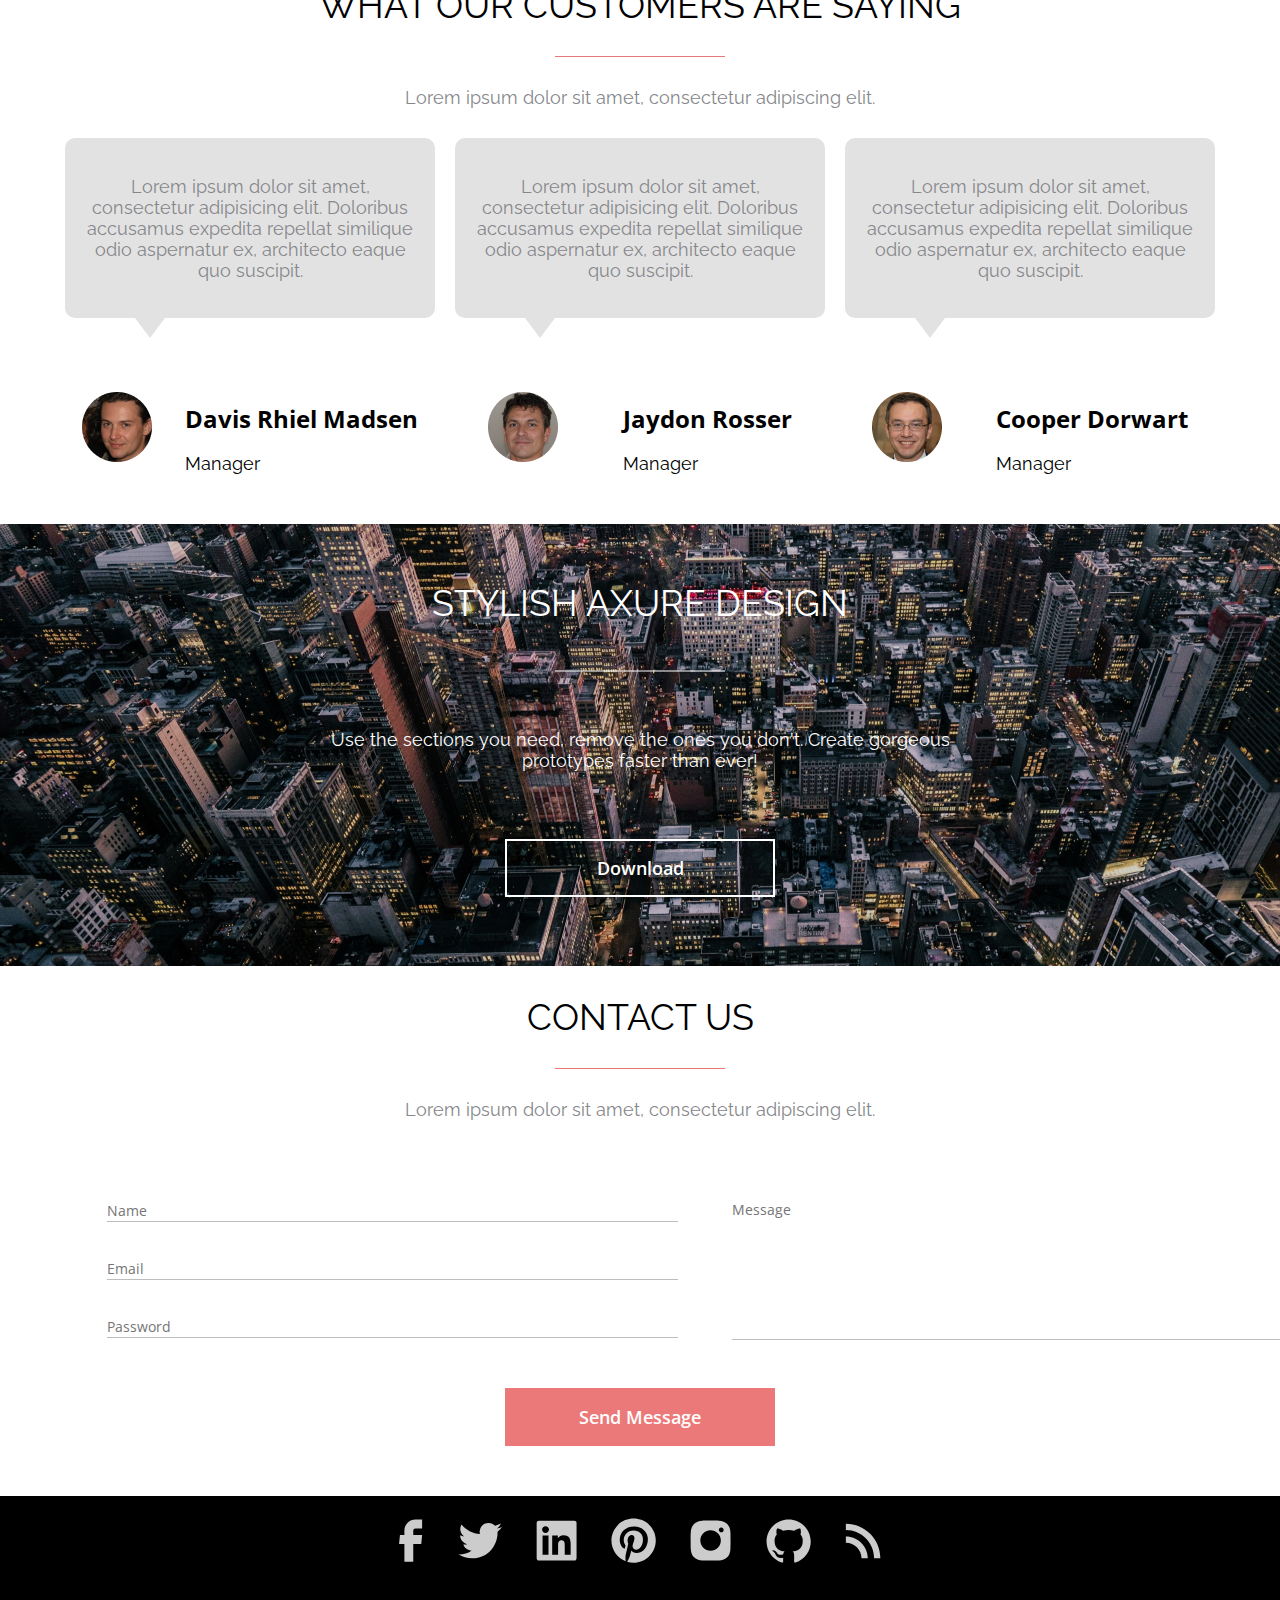
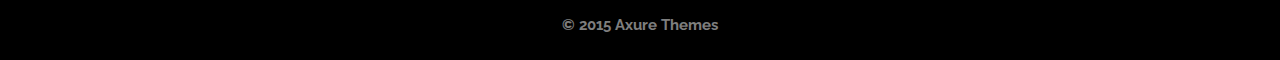
==== commit e65d299e: "corrected" ====
--- a/Axit/index.html
+++ b/Axit/index.html
@@ -42,7 +42,9 @@
 
 		<div class="banner__image">
 			<div class="banner__info">
-				<img src="./img/banner.png" alt="" width="100%">
+				<div class="banner__img">
+					<img src="./img/banner.png" alt="" width="100%">
+				</div>	
 				<div class="banner__title">
 					<svg width="102" height="55" viewBox="0 0 102 55" fill="none" xmlns="http://www.w3.org/2000/svg">
 						<path
@@ -147,14 +149,14 @@
 							penatibus et magnis dis parturient montes.
 							<br><br>
 							Lorem ipsum dolor sit amet, consectetur adipiscing elit. Aenean euismod
-							bibendum laoreet.
+							<br>bibendum laoreet.
 						</p>
 						<button type="button" class="tabs__button">
 							Download
 						</button>
 					</div>
 		
-					<div class="tabs__block">
+					<div class="tabs__img">
 						<img src="./img/Rectangle 111.jpg" alt="">
 					</div>
 				</div>
@@ -288,95 +290,97 @@
 			</div>
 
 			<div class="pricing__columns">
-				<div class="columns__cards">
-					<div class="columns__structure move__block">
-						<div class="columns__title">
-							<div>Basic</div>
-						</div>
-						<div class="columns__price">
-							<div>$10</div>
-						</div>
-						<div class="columns__description">
-							<div>Free for life</div>
-						</div>
-						<div class="columns__gb">
-							<div>1 gb of space</div>
-						</div>
-						<div class="columns__gb">
-							<div>1 gb of space</div>
-						</div>
-						<div class="columns__gb">
-							<div>1 gb of space</div>
-						</div>
-						<div class="columns__gb">
-							<div>1 gb of space</div>
-						</div>
-						<div class="columns__gb">
-							<div>1 gb of space</div>
-						</div>
-						<div class="columns__gb">
-							<div>1 gb of space</div>
-						</div>
-					</div>
-					<div class="columns__structure shadow">
-						<div class="columns__title">
-							<div>Optima</div>
-						</div>
-						<div class="columns__price">
-							<div>$20</div>
-						</div>
-						<div class="columns__description">
-							<div>Free for life</div>
-						</div>
-						<div class="columns__gb">
-							<div>1 gb of space</div>
-						</div>
-						<div class="columns__gb">
-							<div>1 gb of space</div>
-						</div>
-						<div class="columns__gb">
-							<div>1 gb of space</div>
-						</div>
-						<div class="columns__gb">
-							<div>1 gb of space</div>
-						</div>
-						<div class="columns__gb">
-							<div>1 gb of space</div>
-						</div>
-						<div class="columns__gb">
-							<div>1 gb of space</div>
-						</div>
-					</div>
-					<div class="columns__structure move__block">
-						<div class="columns__title">
-							<div>Pro</div>
-						</div>
-						<div class="columns__price">
-							<div>$30</div>
-						</div>
-						<div class="columns__description">
-							<div>Free for life</div>
-						</div>
-						<div class="columns__gb">
-							<div>1 gb of space</div>
-						</div>
-						<div class="columns__gb">
-							<div>1 gb of space</div>
-						</div>
-						<div class="columns__gb">
-							<div>1 gb of space</div>
-						</div>
-						<div class="columns__gb">
-							<div>1 gb of space</div>
-						</div>
-						<div class="columns__gb">
-							<div>1 gb of space</div>
-						</div>
-						<div class="columns__gb">
-							<div>1 gb of space</div>
-						</div>
-					</div>
-				</div>
+				<div class="pricing__info">
+					<div class="columns__cards">
+						<div class="columns__structure move__block">
+							<div class="columns__title">
+								<div>Basic</div>
+							</div>
+							<div class="columns__price">
+								<div>$10</div>
+							</div>
+							<div class="columns__description">
+								<div>Free for life</div>
+							</div>
+							<div class="columns__gb">
+								<div>1 gb of space</div>
+							</div>
+							<div class="columns__gb">
+								<div>1 gb of space</div>
+							</div>
+							<div class="columns__gb">
+								<div>1 gb of space</div>
+							</div>
+							<div class="columns__gb">
+								<div>1 gb of space</div>
+							</div>
+							<div class="columns__gb">
+								<div>1 gb of space</div>
+							</div>
+							<div class="columns__gb">
+								<div>1 gb of space</div>
+							</div>
+						</div>
+						<div class="columns__structure shadow">
+							<div class="columns__title">
+								<div>Optima</div>
+							</div>
+							<div class="columns__price">
+								<div>$20</div>
+							</div>
+							<div class="columns__description">
+								<div>Free for life</div>
+							</div>
+							<div class="columns__gb">
+								<div>1 gb of space</div>
+							</div>
+							<div class="columns__gb">
+								<div>1 gb of space</div>
+							</div>
+							<div class="columns__gb">
+								<div>1 gb of space</div>
+							</div>
+							<div class="columns__gb">
+								<div>1 gb of space</div>
+							</div>
+							<div class="columns__gb">
+								<div>1 gb of space</div>
+							</div>
+							<div class="columns__gb">
+								<div>1 gb of space</div>
+							</div>
+						</div>
+						<div class="columns__structure move__block">
+							<div class="columns__title">
+								<div>Pro</div>
+							</div>
+							<div class="columns__price">
+								<div>$30</div>
+							</div>
+							<div class="columns__description">
+								<div>Free for life</div>
+							</div>
+							<div class="columns__gb">
+								<div>1 gb of space</div>
+							</div>
+							<div class="columns__gb">
+								<div>1 gb of space</div>
+							</div>
+							<div class="columns__gb">
+								<div>1 gb of space</div>
+							</div>
+							<div class="columns__gb">
+								<div>1 gb of space</div>
+							</div>
+								<div class="columns__gb">
+								<div>1 gb of space</div>
+							</div>
+							<div class="columns__gb">
+								<div>1 gb of space</div>
+							</div>
+						</div>
+					</div>
+				</div>	
 			</div>
 		</div>
 </body>
@@ -406,8 +410,11 @@
 				<div class="customers__foto">
 					<img src="./img/Ellipse 7_1.png" alt="">
 				</div>
-				<div class="customers__name">Davis Rhiel Madsen</div>
-				<div class="customers__pozition">Manager</div>
+				<div class="customers__info">
+					<div class="customers__name">Davis Rhiel Madsen</div>
+					<br>
+					<div class="customers__pozition">Manager</div>
+				</div>	
 			</div>
 		</div>
 		<div class="customers__greyblock">
@@ -426,8 +433,11 @@
 				<div class="customers__foto">
 					<img src="./img/Ellipse 7_2.png" alt="">
 				</div>
-				<div class="customers__name">Jaydon Rosser</div>
-				<div class="customers__pozition">Manager</div>
+				<div class="customers__info">
+					<div class="customers__name">Jaydon Rosser</div>
+					<br>
+					<div class="customers__pozition">Manager</div>
+				</div>	
 			</div>
 		</div>
 		<div class="customers__greyblock">
@@ -446,8 +456,11 @@
 				<div class="customers__foto">
 					<img src="./img/Ellipse 7_3.png" alt="">
 				</div>
-				<div class="customers__name">Cooper Dorwart</div>
-				<div class="customers__pozition">Manager</div>
+				<div class="customers__info">
+					<div class="customers__name">Cooper Dorwart</div>
+					<br>
+					<div class="customers__pozition">Manager</div>
+				</div>
 			</div>
 		</div>
 	</div>
@@ -458,8 +471,10 @@
 
 <div class="design" id="reviews__link">
 	<div class="design__text">
+		<div class="design__image"> 
+			<img src="./img/image.jpg" alt=""> 
+		</div>
 		<h2>STYLISH AXURE DESIGN</h2>
-		<img src="./img/image.jpg" alt="">
 		<div class="design__hr">
 		</div>
 		<h5>Use the sections you need, remove the ones you don't. Create gorgeous prototypes faster than ever!</h5>
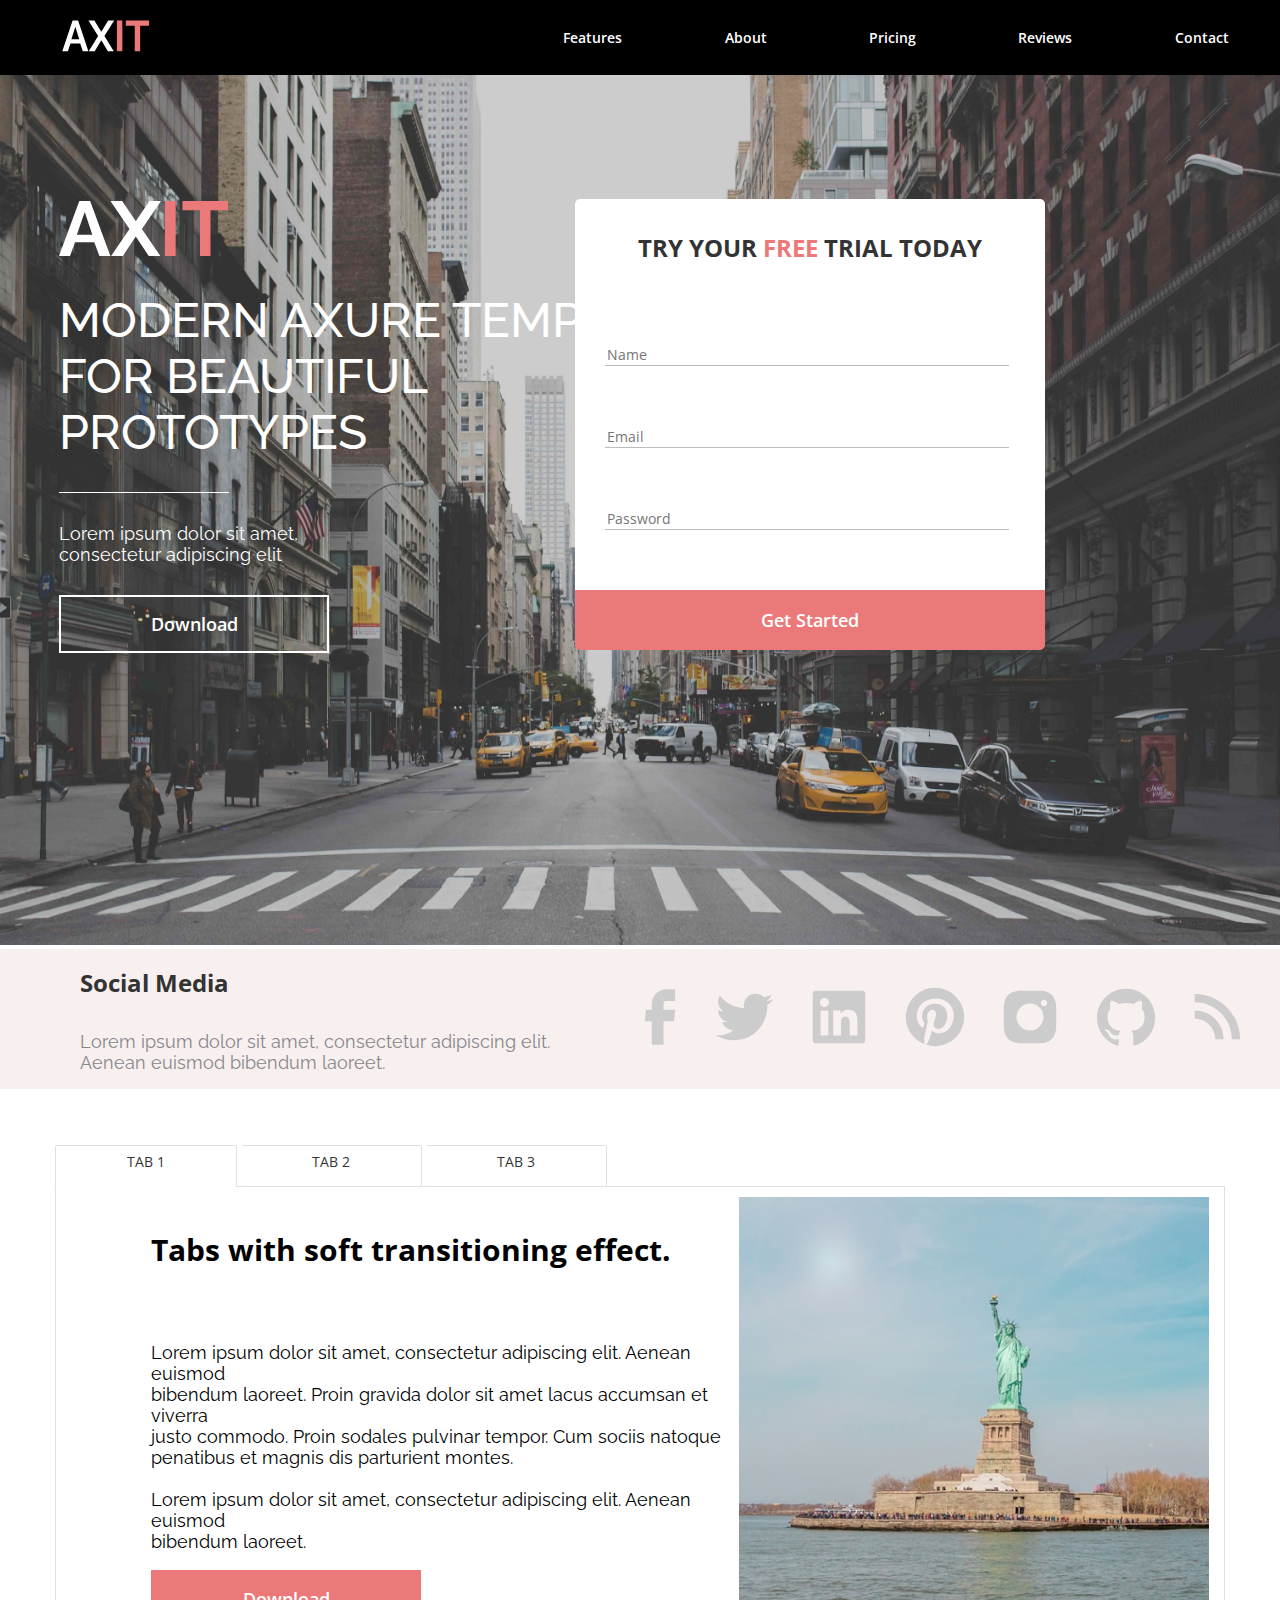
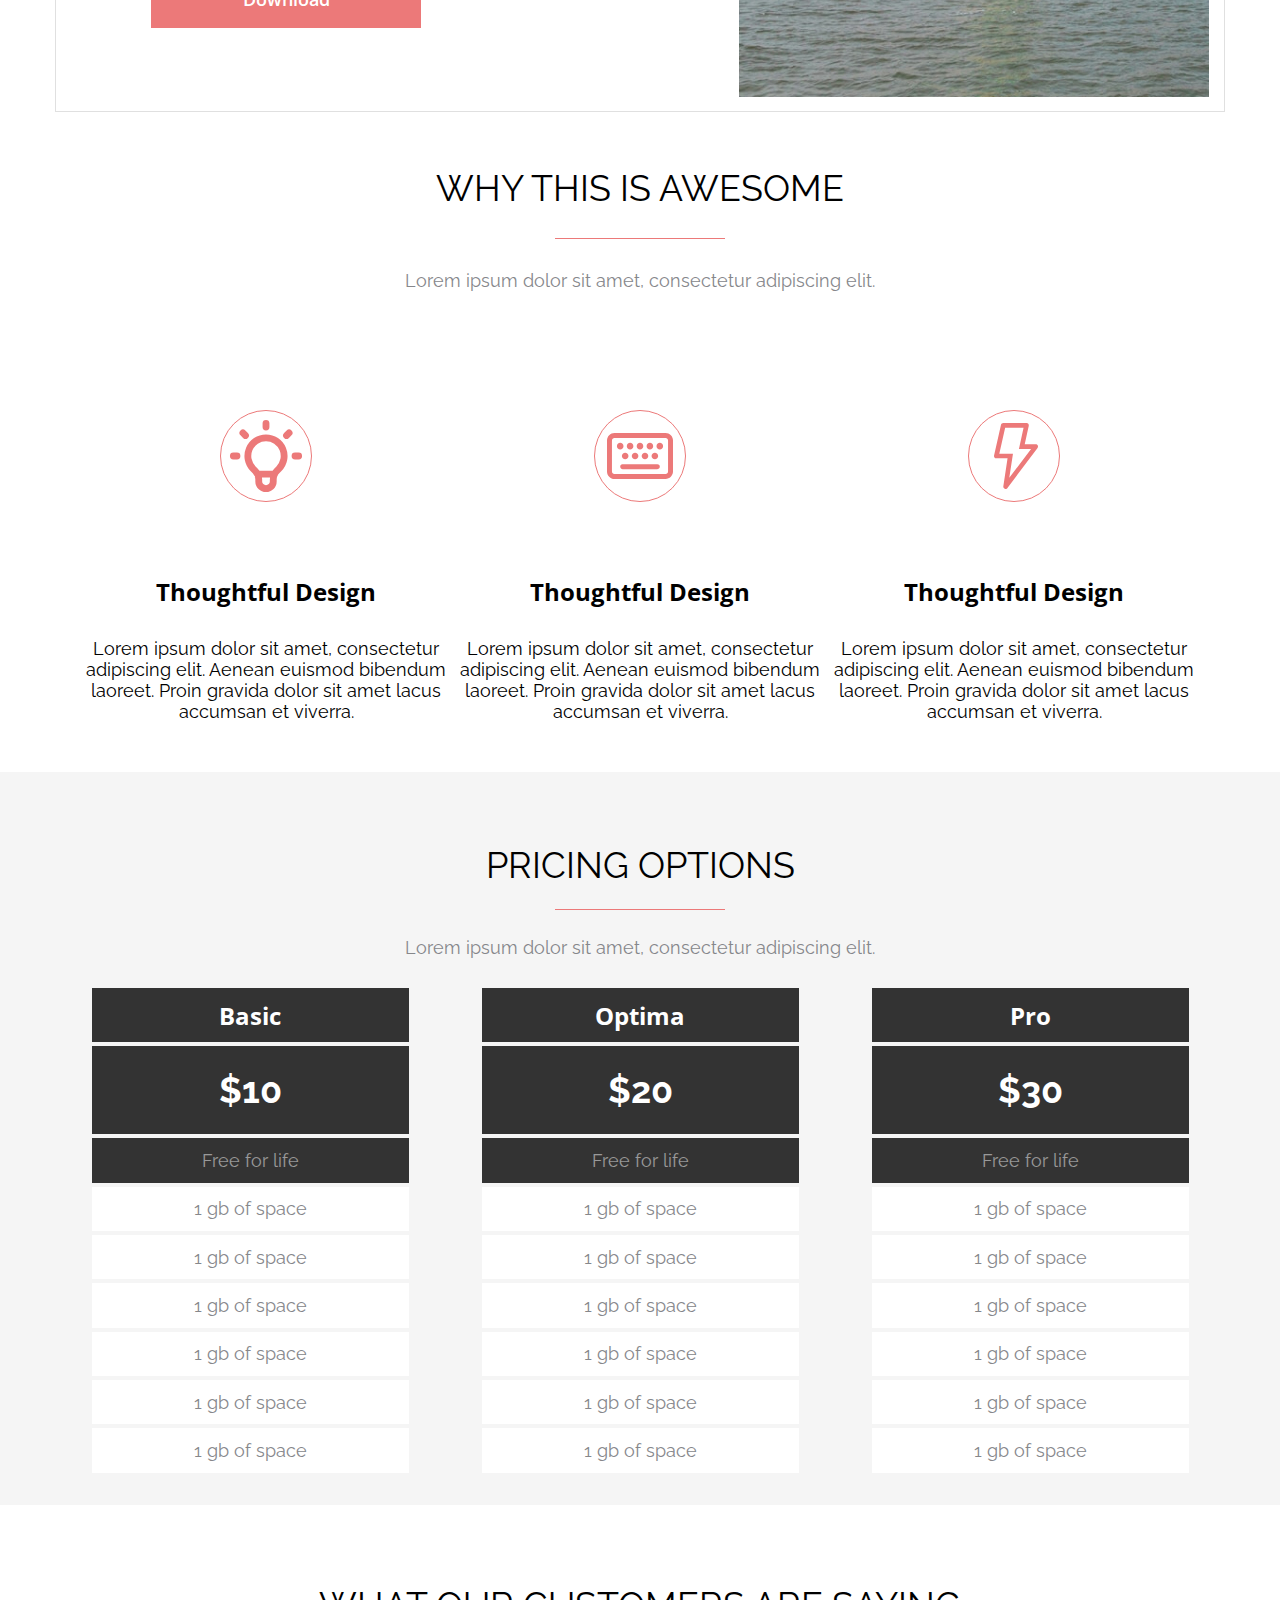
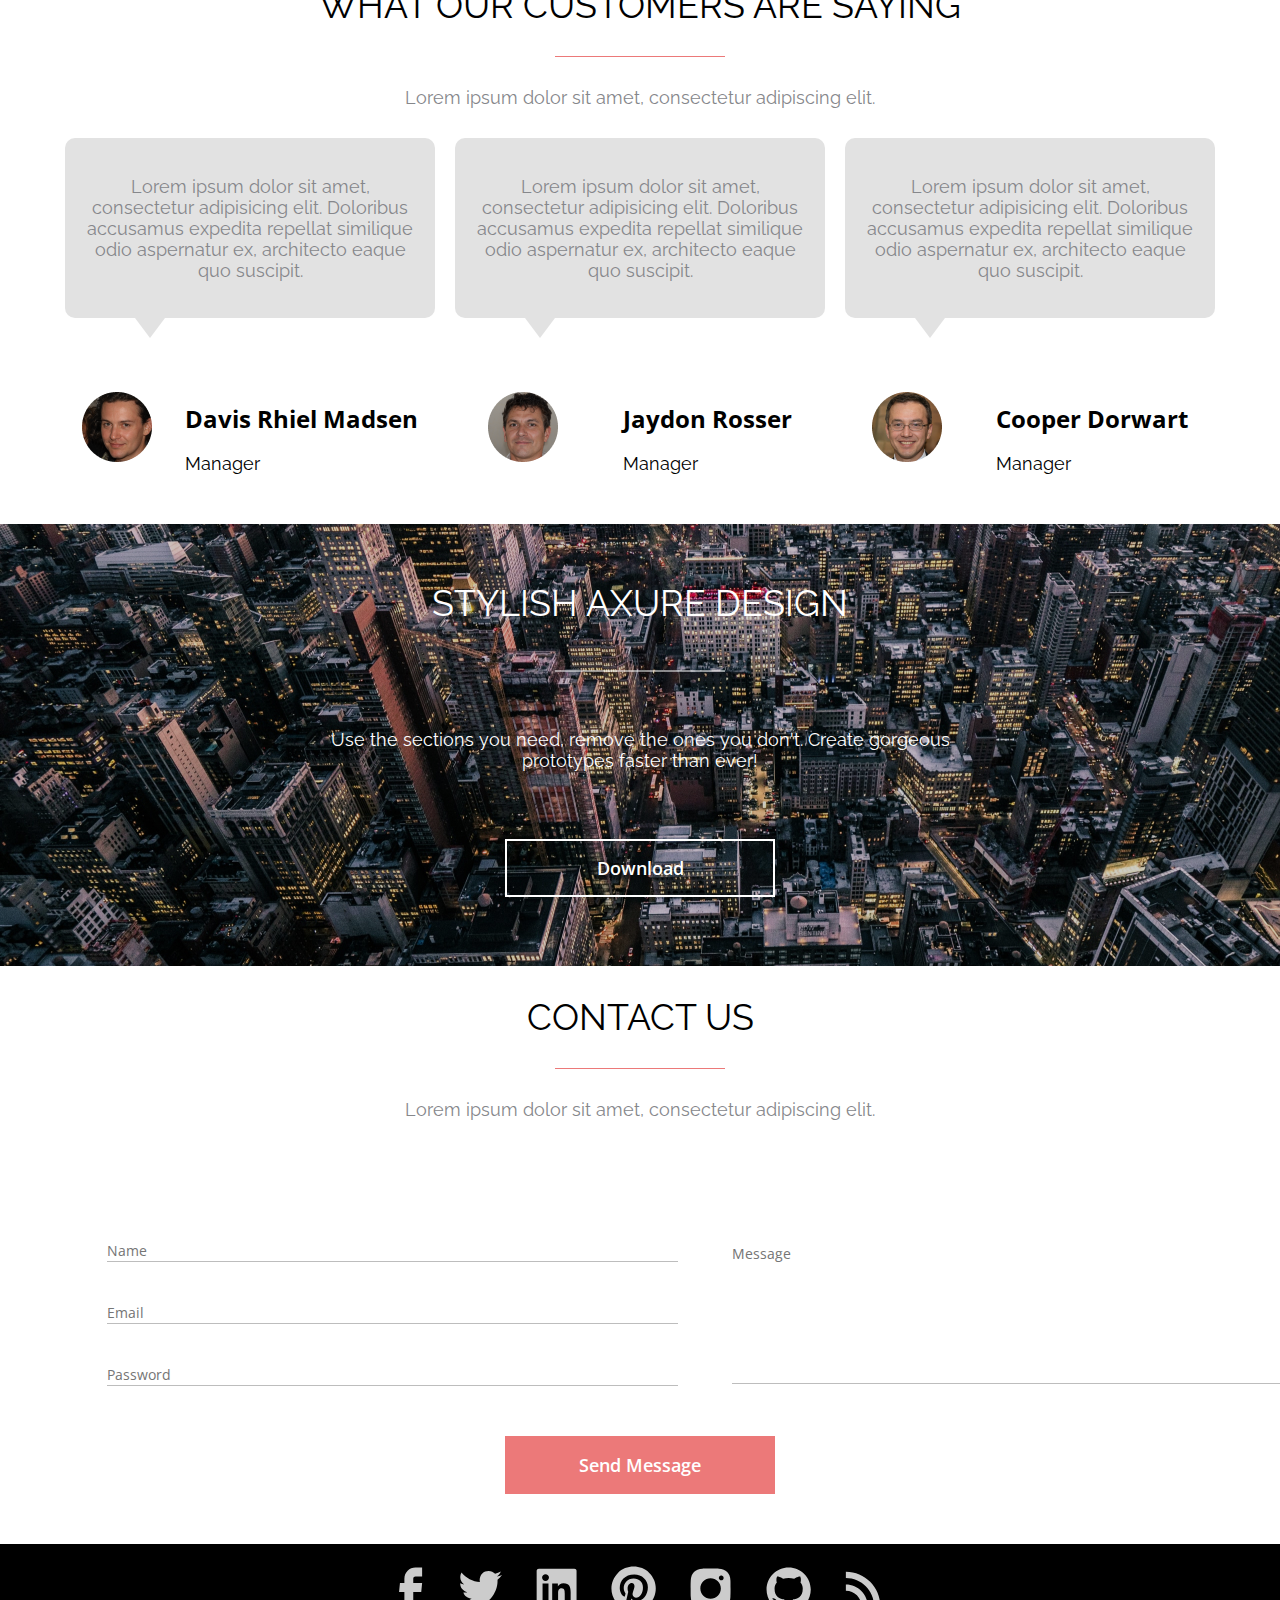
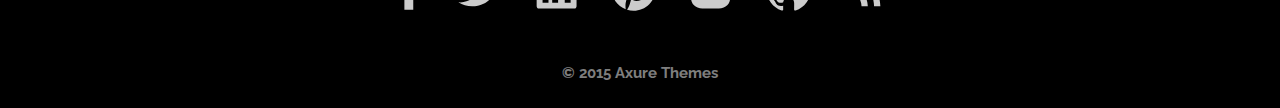
==== commit c9e93b6f: "correct" ====
--- a/Axit/index.html
+++ b/Axit/index.html
@@ -11,9 +11,11 @@
 	<link rel="preconnect" href="https://fonts.gstatic.com" crossorigin>
 	<link href="https://fonts.googleapis.com/css2?family=Open+Sans:wght@700&family=Raleway&display=swap"
 		rel="stylesheet">
+
 </head>
 
 <body>
+
 	<div class="banner">
 		<div class="banner__element">
 			<div class="banner__item">
@@ -44,7 +46,7 @@
 			<div class="banner__info">
 				<div class="banner__img">
 					<img src="./img/banner.png" alt="" width="100%">
-				</div>	
+				</div>
 				<div class="banner__title">
 					<svg width="102" height="55" viewBox="0 0 102 55" fill="none" xmlns="http://www.w3.org/2000/svg">
 						<path
@@ -86,48 +88,61 @@
 					Aenean euismod bibendum laoreet.</h5>
 			</div>
 			<div class="banner__icons">
-				<a href="https://www.facebook.com/"><svg width="32" height="56" viewBox="0 0 32 56" fill="none"
+				<a href="https://www.facebook.com/">
+					<svg width="32" height="56" viewBox="0 0 32 56" fill="none"
 						xmlns="http://www.w3.org/2000/svg">
 						<path
 							d="M7.82702 55.7083H19.4937V32.3458H30.0054L31.1604 20.7375H19.4937V14.875C19.4937 14.1014 19.801 13.3595 20.348 12.8126C20.8949 12.2656 21.6368 11.9583 22.4104 11.9583H31.1604V0.291626H22.4104C18.5426 0.291626 14.8333 1.82808 12.0984 4.56299C9.36347 7.29789 7.82702 11.0072 7.82702 14.875V20.7375H1.99368L0.838684 32.3458H7.82702V55.7083Z"
 							fill="#CCCCCC" />
-					</svg></a>
-				<a href="https://twitter.com/"><svg width="59" height="48" viewBox="0 0 59 48" fill="none"
+					</svg>
+				</a>
+				<a href="https://twitter.com/">
+					<svg width="59" height="48" viewBox="0 0 59 48" fill="none"
 						xmlns="http://www.w3.org/2000/svg">
 						<path
 							d="M52.2629 12.3247C52.3008 12.8351 52.3008 13.3426 52.3008 13.8501C52.3008 29.3813 40.4796 47.278 18.8758 47.278C12.22 47.278 6.03665 45.3501 0.833313 42.0018C1.77831 42.1097 2.68831 42.1476 3.67123 42.1476C8.95912 42.1604 14.0973 40.3922 18.2575 37.128C15.8058 37.0836 13.4292 36.2748 11.4594 34.8143C9.48969 33.3539 8.02518 31.3148 7.2704 28.9818C7.99665 29.0897 8.72581 29.1626 9.48998 29.1626C10.5429 29.1626 11.6016 29.0168 12.5846 28.763C9.92386 28.2258 7.53136 26.7836 5.81387 24.6817C4.09637 22.5797 3.15992 19.9478 3.16373 17.2334V17.0876C4.72998 17.9597 6.54706 18.5051 8.47206 18.578C6.85941 17.5064 5.53708 16.0522 4.62305 14.3453C3.70903 12.6384 3.23173 10.7317 3.23373 8.7955C3.23373 6.61384 3.81415 4.613 4.83206 2.86884C7.78413 6.50014 11.466 9.47089 15.6393 11.5887C19.8126 13.7065 24.3841 14.924 29.0579 15.1626C28.8771 14.2876 28.7662 13.3805 28.7662 12.4705C28.7655 10.9275 29.0688 9.39942 29.659 7.9737C30.2491 6.54798 31.1144 5.25255 32.2055 4.16147C33.2966 3.07038 34.592 2.20503 36.0178 1.6149C37.4435 1.02476 38.9715 0.721403 40.5146 0.722169C43.8979 0.722169 46.9516 2.13967 49.0983 4.43217C51.7285 3.92355 54.2507 2.9634 56.5533 1.59425C55.6766 4.30913 53.8401 6.61122 51.3879 8.06925C53.7206 7.80319 56.0004 7.18974 58.1516 6.24925C56.5449 8.59162 54.554 10.6457 52.2629 12.3247Z"
 							fill="#CCCCCC" />
-					</svg></a>
-				<a href="https://www.linkedin.com/"><svg width="54" height="54" viewBox="0 0 54 54" fill="none"
+					</svg>
+				</a>
+				<a href="https://www.linkedin.com/">
+					<svg width="54" height="54" viewBox="0 0 54 54" fill="none"
 						xmlns="http://www.w3.org/2000/svg">
 						<path
 							d="M50.3333 0.75H3.66667C2.89312 0.75 2.15125 1.05729 1.60427 1.60427C1.05729 2.15125 0.75 2.89312 0.75 3.66667V50.3333C0.75 51.1069 1.05729 51.8488 1.60427 52.3957C2.15125 52.9427 2.89312 53.25 3.66667 53.25H50.3333C51.1069 53.25 51.8488 52.9427 52.3957 52.3957C52.9427 51.8488 53.25 51.1069 53.25 50.3333V3.66667C53.25 2.89312 52.9427 2.15125 52.3957 1.60427C51.8488 1.05729 51.1069 0.75 50.3333 0.75ZM16.3221 45.4829H8.52875V20.4287H16.3221V45.4829ZM12.4254 17.0075C11.228 17.0075 10.0796 16.5318 9.23283 15.6851C8.3861 14.8384 7.91042 13.69 7.91042 12.4925C7.91042 11.295 8.3861 10.1466 9.23283 9.29991C10.0796 8.45319 11.228 7.9775 12.4254 7.9775C13.6229 7.9775 14.7713 8.45319 15.618 9.29991C16.4647 10.1466 16.9404 11.295 16.9404 12.4925C16.9404 13.69 16.4647 14.8384 15.618 15.6851C14.7713 16.5318 13.6229 17.0075 12.4254 17.0075ZM45.4858 45.4829H37.7012V33.3C37.7012 30.395 37.6488 26.6588 33.6529 26.6588C29.5988 26.6588 28.9833 29.8263 28.9833 33.0958V45.4858H21.2046V20.4317H28.6713V23.8558H28.7792C29.8146 21.8871 32.3579 19.8104 36.1408 19.8104C44.0275 19.8104 45.4829 24.9963 45.4829 31.7454V45.4829H45.4858Z"
 							fill="#CCCCCC" />
-					</svg></a>
+					</svg>
+				</a>
 				<a href="https://vk.com/"><svg width="60" height="60" viewBox="0 0 60 60" fill="none"
 						xmlns="http://www.w3.org/2000/svg">
 						<path
 							d="M21.3667 57.8251C24.1667 58.6709 26.9958 59.1667 30 59.1667C37.7355 59.1667 45.1542 56.0938 50.624 50.624C56.0938 45.1542 59.1667 37.7355 59.1667 30C59.1667 26.1698 58.4123 22.3771 56.9465 18.8384C55.4807 15.2998 53.3323 12.0845 50.624 9.37609C47.9156 6.66772 44.7003 4.51932 41.1616 3.05355C37.623 1.58779 33.8302 0.833374 30 0.833374C26.1698 0.833374 22.3771 1.58779 18.8384 3.05355C15.2997 4.51932 12.0844 6.66772 9.37606 9.37609C3.90625 14.8459 0.833344 22.2646 0.833344 30C0.833344 42.3959 8.62084 53.0417 19.6167 57.2417C19.3542 54.9667 19.0917 51.2042 19.6167 48.6084L22.9708 34.2C22.9708 34.2 22.125 32.5084 22.125 29.825C22.125 25.8 24.6333 22.7959 27.4917 22.7959C30 22.7959 31.1667 24.6334 31.1667 26.9959C31.1667 29.5042 29.5042 33.0917 28.6583 36.5334C28.1625 39.3917 30.175 41.9 33.0917 41.9C38.2833 41.9 42.3083 36.3584 42.3083 28.5417C42.3083 21.5417 37.2917 16.7584 30.0875 16.7584C21.8625 16.7584 17.0208 22.8834 17.0208 29.3292C17.0208 31.8375 17.8375 34.375 19.1792 36.0375C19.4417 36.2125 19.4417 36.4459 19.3542 36.8834L18.5083 40.0625C18.5083 40.5584 18.1875 40.7334 17.6917 40.3834C13.9583 38.75 11.8 33.4417 11.8 29.1542C11.8 19.9375 18.3333 11.5667 30.9333 11.5667C40.9667 11.5667 48.7834 18.7709 48.7834 28.3375C48.7834 38.3709 42.5709 46.4209 33.675 46.4209C30.8458 46.4209 28.075 44.9042 27.0833 43.125L25.1292 50.0375C24.4583 52.5459 22.6208 55.9 21.3667 57.9125V57.8251Z"
 							fill="#CCCCCC" />
-					</svg></a>
-				<a href="https://www.instagram.com/"><svg width="54" height="54" viewBox="0 0 54 54" fill="none"
+					</svg>
+				</a>
+				<a href="https://www.instagram.com/">
+					<svg width="54" height="54" viewBox="0 0 54 54" fill="none"
 						xmlns="http://www.w3.org/2000/svg">
 						<path
 							d="M53.0956 16.2228C53.0661 14.0138 52.6526 11.8267 51.8735 9.75946C51.1978 8.01574 50.1659 6.43212 48.8436 5.1098C47.5212 3.78748 45.9376 2.75552 44.1939 2.07988C42.1532 1.31383 39.9973 0.89962 37.8181 0.854875C35.0122 0.729458 34.1226 0.694458 27.0001 0.694458C19.8776 0.694458 18.9647 0.694458 16.1793 0.854875C14.001 0.899949 11.8462 1.31416 9.80639 2.07988C8.0624 2.75505 6.47854 3.78684 5.15616 5.10922C3.83377 6.4316 2.80199 8.01546 2.12681 9.75946C1.35923 11.7986 0.94592 13.9539 0.904727 16.1324C0.779311 18.9411 0.741394 19.8307 0.741394 26.9532C0.741394 34.0757 0.741394 34.9857 0.904727 37.774C0.948477 39.9557 1.35973 42.1082 2.12681 44.1528C2.80312 45.8963 3.83567 47.4795 5.1585 48.8013C6.48132 50.1231 8.06533 51.1545 9.80931 51.8295C11.8435 52.6263 13.9987 53.0701 16.1822 53.142C18.991 53.2674 19.8806 53.3053 27.0031 53.3053C34.1256 53.3053 35.0385 53.3053 37.8239 53.142C40.0031 53.099 42.1591 52.6858 44.1997 51.9199C45.943 51.2434 47.5262 50.2112 48.8484 48.889C50.1707 47.5668 51.2029 45.9836 51.8793 44.2403C52.6464 42.1986 53.0576 40.0461 53.1014 37.8615C53.2268 35.0557 53.2647 34.1661 53.2647 27.0407C53.2589 19.9182 53.2589 19.014 53.0956 16.2228ZM26.9826 40.4224C19.5335 40.4224 13.4989 34.3878 13.4989 26.9386C13.4989 19.4895 19.5335 13.4549 26.9826 13.4549C30.5588 13.4549 33.9884 14.8755 36.5171 17.4042C39.0458 19.9329 40.4664 23.3625 40.4664 26.9386C40.4664 30.5147 39.0458 33.9444 36.5171 36.4731C33.9884 39.0018 30.5588 40.4224 26.9826 40.4224ZM41.0031 16.1003C40.5901 16.1007 40.181 16.0196 39.7994 15.8617C39.4177 15.7039 39.071 15.4723 38.7789 15.1802C38.4869 14.8882 38.2553 14.5414 38.0974 14.1598C37.9396 13.7782 37.8585 13.3691 37.8589 12.9561C37.8589 12.5434 37.9402 12.1348 38.0981 11.7535C38.2561 11.3722 38.4875 11.0257 38.7794 10.7339C39.0712 10.4421 39.4176 10.2106 39.7989 10.0526C40.1802 9.89471 40.5889 9.81342 41.0016 9.81342C41.4143 9.81342 41.823 9.89471 42.2043 10.0526C42.5856 10.2106 42.932 10.4421 43.2238 10.7339C43.5157 11.0257 43.7472 11.3722 43.9051 11.7535C44.063 12.1348 44.1443 12.5434 44.1443 12.9561C44.1443 14.6945 42.7385 16.1003 41.0031 16.1003Z"
 							fill="#CCCCCC" />
-					</svg></a>
-				<a href="https://github.com/"><svg width="60" height="58" viewBox="0 0 60 58" fill="none"
+					</svg>
+				</a>
+				<a href="https://github.com/">
+					<svg width="60" height="58" viewBox="0 0 60 58" fill="none"
 						xmlns="http://www.w3.org/2000/svg">
 						<path fill-rule="evenodd" clip-rule="evenodd"
 							d="M30.0754 0.833374C14.0075 0.833374 0.984543 13.8563 0.984543 29.9242C0.984543 42.775 9.31746 53.6805 20.8791 57.5305C22.3345 57.793 22.8595 56.8975 22.8595 56.1275C22.8595 55.4363 22.8362 53.6046 22.8275 51.1809C14.7337 52.9367 13.0245 47.2784 13.0245 47.2784C11.7062 43.9184 9.79579 43.023 9.79579 43.023C7.15621 41.2175 9.99704 41.2584 9.99704 41.2584C12.9195 41.4625 14.4508 44.2567 14.4508 44.2567C17.0466 48.7017 21.2641 47.4184 22.915 46.6746C23.1804 44.7934 23.9387 43.51 24.767 42.7838C18.3095 42.0517 11.5195 39.555 11.5195 28.4046C11.5195 25.2342 12.6541 22.6325 14.5062 20.6025C14.2116 19.8646 13.2054 16.9042 14.795 12.9025C14.795 12.9025 17.2362 12.118 22.7925 15.8805C25.1654 15.2349 27.6132 14.9054 30.0725 14.9005C32.5317 14.9044 34.9797 15.234 37.3525 15.8805C42.9116 12.115 45.35 12.9025 45.35 12.9025C46.9395 16.9042 45.942 19.8646 45.6387 20.6025C47.5054 22.6325 48.6254 25.2313 48.6254 28.4046C48.6254 39.5842 41.8295 42.04 35.3487 42.7605C36.3841 43.6588 37.3175 45.4321 37.3175 48.1446C37.3175 52.0355 37.2825 55.1738 37.2825 56.1275C37.2825 56.9063 37.8016 57.8105 39.2862 57.5246C50.842 53.6688 59.1662 42.7721 59.1662 29.9242C59.1662 13.8563 46.1433 0.833374 30.0754 0.833374Z"
 							fill="#CCCCCC" />
-					</svg></a>
-				<a href="https://mail.ru/"><svg width="47" height="47" viewBox="0 0 47 47" fill="none"
+					</svg>
+				</a>
+				<a href="https://mail.ru/">
+					<svg width="47" height="47" viewBox="0 0 47 47" fill="none"
 						xmlns="http://www.w3.org/2000/svg">
 						<path
 							d="M0.666664 0.949829V9.204C21.1708 9.204 37.7958 25.829 37.7958 46.3332H46.05C46.05 21.279 25.7208 0.949829 0.666664 0.949829ZM0.666664 17.4582V25.7123C12.0417 25.7123 21.2875 34.9582 21.2875 46.3332H29.5417C29.5417 30.379 16.6208 17.4582 0.666664 17.4582Z"
 							fill="#CCCCCC" />
-					</svg></a>
+					</svg>
+				</a>
 			</div>
 		</div>
 
@@ -155,21 +170,23 @@
 							Download
 						</button>
 					</div>
-		
+
 					<div class="tabs__img">
 						<img src="./img/Rectangle 111.jpg" alt="">
 					</div>
 				</div>
 			</div>
 			<div id="content-2">
-				Lorem ipsum dolor sit amet consectetur adipisicing elit. Alias rerum reprehenderit quaerat impedit, et quos praesentium?
+				Lorem ipsum dolor sit amet consectetur adipisicing elit. Alias rerum reprehenderit quaerat impedit, et quos
+				praesentium?
 			</div>
 			<div id="content-3">
-				Fugit itaque voluptates debitis, explicabo laborum ipsa iure commodi. Lorem ipsum dolor sit amet consectetur adipisicing elit.
-			</div>
-		</div>
-
-<!--	
+				Fugit itaque voluptates debitis, explicabo laborum ipsa iure commodi. Lorem ipsum dolor sit amet consectetur
+				adipisicing elit.
+			</div>
+		</div>
+
+		<!--	
 		<div class="container">
 			<div class="tabs">
 				<div class="tabs__head">
@@ -220,7 +237,7 @@
 				</div>
 			</div>
 		</div>
--->	
+-->
 
 		<div class="awesome" id="features__link">
 			<div class="blok">
@@ -372,7 +389,7 @@
 							<div class="columns__gb">
 								<div>1 gb of space</div>
 							</div>
-								<div class="columns__gb">
+							<div class="columns__gb">
 								<div>1 gb of space</div>
 							</div>
 							<div class="columns__gb">
@@ -380,7 +397,7 @@
 							</div>
 						</div>
 					</div>
-				</div>	
+				</div>
 			</div>
 		</div>
 </body>
@@ -414,7 +431,7 @@
 					<div class="customers__name">Davis Rhiel Madsen</div>
 					<br>
 					<div class="customers__pozition">Manager</div>
-				</div>	
+				</div>
 			</div>
 		</div>
 		<div class="customers__greyblock">
@@ -437,7 +454,7 @@
 					<div class="customers__name">Jaydon Rosser</div>
 					<br>
 					<div class="customers__pozition">Manager</div>
-				</div>	
+				</div>
 			</div>
 		</div>
 		<div class="customers__greyblock">
@@ -471,8 +488,8 @@
 
 <div class="design" id="reviews__link">
 	<div class="design__text">
-		<div class="design__image"> 
-			<img src="./img/image.jpg" alt=""> 
+		<div class="design__image">
+			<img src="./img/image.jpg" alt="">
 		</div>
 		<h2>STYLISH AXURE DESIGN</h2>
 		<div class="design__hr">
@@ -497,13 +514,9 @@
 			<div class="contact__info"></div>
 			<input type="name" placeholder=Name class=info>
 			<div class="contact__underline"></div>
-			<br>
-			<br>
 			<div class="contact__info"></div>
 			<input type="email" placeholder=Email class=info>
 			<div class="contact__underline"></div>
-			<br>
-			<br>
 			<div class="contact__info"></div>
 			<input type="password" placeholder=Password class=info>
 			<div class="contact__underline"></div>
@@ -524,48 +537,62 @@
 <div class="footer">
 	<div class="footer__block">
 		<div class="footer__icons">
-			<a href="https://ru-ru.facebook.com/"><svg width="24" height="43" viewBox="0 0 24 43" fill="none"
+			<a href="https://ru-ru.facebook.com/">
+				<svg width="24" height="43" viewBox="0 0 24 43" fill="none"
 					xmlns="http://www.w3.org/2000/svg">
 					<path
 						d="M5.38853 42.6584H14.2552V24.9029H22.2441L23.1219 16.0806H14.2552V11.6251C14.2552 11.0372 14.4887 10.4734 14.9044 10.0577C15.3201 9.64196 15.884 9.40841 16.4719 9.40841H23.1219V0.541748H16.4719C13.5324 0.541748 10.7133 1.70945 8.63476 3.78798C6.55623 5.86651 5.38853 8.6856 5.38853 11.6251V16.0806H0.955192L0.0773926 24.9029H5.38853V42.6584Z"
 						fill="#CCCCCC" />
-				</svg></a>
-			<a href="https://twitter.com/"><svg width="44" height="37" viewBox="0 0 44 37" fill="none"
+				</svg>
+			</a>
+			<a href="https://twitter.com/">
+				<svg width="44" height="37" viewBox="0 0 44 37" fill="none"
 					xmlns="http://www.w3.org/2000/svg">
 					<path
 						d="M39.5198 9.72684C39.5486 10.1148 39.5486 10.5005 39.5486 10.8862C39.5486 22.6899 30.5644 36.2914 14.1456 36.2914C9.08715 36.2914 4.38782 34.8262 0.433289 32.2814C1.15149 32.3634 1.84309 32.3923 2.59011 32.3923C6.6089 32.402 10.5139 31.0581 13.6757 28.5774C11.8124 28.5436 10.0061 27.9289 8.50913 26.819C7.01213 25.709 5.89911 24.1593 5.32547 22.3862C5.87742 22.4682 6.43159 22.5237 7.01235 22.5237C7.81257 22.5237 8.61722 22.4128 9.36424 22.22C7.34211 21.8117 5.5238 20.7156 4.21851 19.1182C2.91321 17.5207 2.20151 15.5204 2.20441 13.4575V13.3467C3.39476 14.0094 4.77574 14.424 6.23874 14.4794C5.01312 13.6649 4.00815 12.5598 3.31349 11.2625C2.61883 9.96526 2.25608 8.51622 2.2576 7.04467C2.2576 5.3866 2.69872 3.86597 3.47234 2.5404C5.71591 5.3002 8.51415 7.55796 11.6858 9.16748C14.8575 10.777 18.3319 11.7024 21.884 11.8837C21.7465 11.2187 21.6623 10.5293 21.6623 9.83767C21.6617 8.66497 21.8923 7.50365 22.3408 6.4201C22.7893 5.33656 23.4469 4.35203 24.2762 3.5228C25.1054 2.69358 26.0899 2.03591 27.1735 1.58741C28.257 1.13891 29.4183 0.908354 30.591 0.908937C33.1624 0.908937 35.4832 1.98624 37.1147 3.72854C39.1136 3.34199 41.0305 2.61227 42.7805 1.57172C42.1142 3.63503 40.7185 5.38462 38.8548 6.49272C40.6276 6.29051 42.3603 5.82429 43.9952 5.10952C42.7741 6.88972 41.261 8.4508 39.5198 9.72684Z"
 						fill="#CCCCCC" />
-				</svg></a>
-			<a href="https://www.linkedin.com/"><svg width="41" height="41" viewBox="0 0 41 41" fill="none"
+				</svg>
+			</a>
+			<a href="https://www.linkedin.com/">
+				<svg width="41" height="41" viewBox="0 0 41 41" fill="none"
 					xmlns="http://www.w3.org/2000/svg">
 					<path
 						d="M38.3334 0.649902H2.86669C2.27879 0.649902 1.71498 0.883443 1.29927 1.29915C0.883565 1.71485 0.650024 2.27867 0.650024 2.86657V38.3332C0.650024 38.9211 0.883565 39.4849 1.29927 39.9007C1.71498 40.3164 2.27879 40.5499 2.86669 40.5499H38.3334C38.9212 40.5499 39.4851 40.3164 39.9008 39.9007C40.3165 39.4849 40.55 38.9211 40.55 38.3332V2.86657C40.55 2.27867 40.3165 1.71485 39.9008 1.29915C39.4851 0.883443 38.9212 0.649902 38.3334 0.649902ZM12.4848 34.6469H6.56187V15.6058H12.4848V34.6469ZM9.52334 13.0056C8.61328 13.0056 7.74049 12.6441 7.09697 12.0006C6.45346 11.3571 6.09194 10.4843 6.09194 9.5742C6.09194 8.66414 6.45346 7.79135 7.09697 7.14784C7.74049 6.50432 8.61328 6.1428 9.52334 6.1428C10.4334 6.1428 11.3062 6.50432 11.9497 7.14784C12.5932 7.79135 12.9547 8.66414 12.9547 9.5742C12.9547 10.4843 12.5932 11.3571 11.9497 12.0006C11.3062 12.6441 10.4334 13.0056 9.52334 13.0056ZM34.6493 34.6469H28.733V25.3879C28.733 23.1801 28.6931 20.3406 25.6562 20.3406C22.5751 20.3406 22.1074 22.7479 22.1074 25.2327V34.6491H16.1955V15.608H21.8702V18.2103H21.9522C22.7391 16.7141 24.672 15.1358 27.5471 15.1358C33.5409 15.1358 34.647 19.0771 34.647 24.2064V34.6469H34.6493Z"
 						fill="#CCCCCC" />
-				</svg></a>
-			<a href="https://vk.com/"><svg width="45" height="45" viewBox="0 0 45 45" fill="none"
+				</svg>
+			</a>
+			<a href="https://vk.com/">
+				<svg width="45" height="45" viewBox="0 0 45 45" fill="none"
 					xmlns="http://www.w3.org/2000/svg">
 					<path
 						d="M16.0386 43.747C18.1666 44.3899 20.3168 44.7667 22.6 44.7667C28.4789 44.7667 34.1171 42.4313 38.2742 38.2742C42.4312 34.1172 44.7666 28.479 44.7666 22.6C44.7666 19.689 44.1933 16.8066 43.0793 14.1172C41.9653 11.4278 40.3325 8.98418 38.2742 6.92582C36.2158 4.86745 33.7722 3.23467 31.0828 2.12069C28.3934 1.00671 25.5109 0.43335 22.6 0.43335C19.689 0.43335 16.8065 1.00671 14.1171 2.12069C11.4278 3.23467 8.98412 4.86745 6.92576 6.92582C2.7687 11.0829 0.433289 16.7211 0.433289 22.6C0.433289 32.0208 6.35179 40.1117 14.7086 43.3037C14.5091 41.5747 14.3096 38.7152 14.7086 36.7423L17.2578 25.792C17.2578 25.792 16.615 24.5063 16.615 22.467C16.615 19.408 18.5213 17.1248 20.6936 17.1248C22.6 17.1248 23.4866 18.5214 23.4866 20.3169C23.4866 22.2232 22.2231 24.9497 21.5803 27.5653C21.2035 29.7377 22.733 31.644 24.9496 31.644C28.8953 31.644 31.9543 27.4324 31.9543 21.4917C31.9543 16.1717 28.1416 12.5364 22.6665 12.5364C16.4155 12.5364 12.7358 17.1914 12.7358 22.0902C12.7358 23.9965 13.3565 25.925 14.3761 27.1885C14.5756 27.3215 14.5756 27.4988 14.5091 27.8313L13.8663 30.2475C13.8663 30.6243 13.6225 30.7574 13.2456 30.4914C10.4083 29.25 8.76796 25.2157 8.76796 21.9572C8.76796 14.9525 13.7333 8.59068 23.3093 8.59068C30.9346 8.59068 36.8753 14.0659 36.8753 21.3365C36.8753 28.9619 32.1538 35.0798 25.393 35.0798C23.2428 35.0798 21.137 33.9272 20.3833 32.575L18.8981 37.8285C18.3883 39.7349 16.9918 42.284 16.0386 43.8135V43.747Z"
 						fill="#CCCCCC" />
-				</svg></a>
-			<a href="https://www.instagram.com/"><svg width="41" height="41" viewBox="0 0 41 41" fill="none"
+				</svg>
+			</a>
+			<a href="https://www.instagram.com/">
+				<svg width="41" height="41" viewBox="0 0 41 41" fill="none"
 					xmlns="http://www.w3.org/2000/svg">
 					<path
 						d="M40.4326 12.4094C40.4102 10.7306 40.096 9.06843 39.5038 7.49731C38.9903 6.17208 38.206 4.96853 37.2011 3.96357C36.1961 2.9586 34.9926 2.17432 33.6673 1.66083C32.1164 1.07864 30.4779 0.763833 28.8217 0.729827C26.6893 0.63451 26.0132 0.60791 20.6001 0.60791C15.187 0.60791 14.4932 0.60791 12.3763 0.729827C10.7208 0.764083 9.08305 1.07888 7.53283 1.66083C6.20739 2.17396 5.00366 2.95812 3.99865 3.96313C2.99364 4.96814 2.20948 6.17187 1.69635 7.49731C1.11299 9.04705 0.798872 10.6851 0.767566 12.3407C0.672249 14.4754 0.643433 15.1515 0.643433 20.5646C0.643433 25.9777 0.643433 26.6693 0.767566 28.7884C0.800816 30.4465 1.11337 32.0824 1.69635 33.6362C2.21034 34.9613 2.99509 36.1645 4.00043 37.1691C5.00578 38.1737 6.20962 38.9575 7.53505 39.4705C9.08103 40.0761 10.719 40.4134 12.3785 40.468C14.5131 40.5633 15.1892 40.5921 20.6023 40.5921C26.0154 40.5921 26.7092 40.5921 28.8261 40.468C30.4823 40.4354 32.1209 40.1213 33.6718 39.5392C34.9967 39.0251 36.1999 38.2407 37.2048 37.2358C38.2097 36.2309 38.9942 35.0276 39.5083 33.7027C40.0912 32.1511 40.4038 30.5152 40.437 28.8549C40.5323 26.7225 40.5612 26.0464 40.5612 20.6311C40.5567 15.218 40.5567 14.5308 40.4326 12.4094ZM20.5868 30.8011C14.9254 30.8011 10.3391 26.2148 10.3391 20.5535C10.3391 14.8921 14.9254 10.3058 20.5868 10.3058C23.3046 10.3058 25.9112 11.3855 27.833 13.3073C29.7548 15.2291 30.8344 17.8356 30.8344 20.5535C30.8344 23.2713 29.7548 25.8779 27.833 27.7997C25.9112 29.7215 23.3046 30.8011 20.5868 30.8011ZM31.2423 12.3163C30.9284 12.3166 30.6176 12.255 30.3275 12.135C30.0375 12.0151 29.7739 11.8391 29.552 11.6171C29.33 11.3952 29.154 11.1316 29.034 10.8416C28.914 10.5515 28.8524 10.2407 28.8527 9.92678C28.8527 9.61312 28.9145 9.30254 29.0345 9.01275C29.1546 8.72297 29.3305 8.45967 29.5523 8.23788C29.7741 8.01609 30.0374 7.84016 30.3272 7.72013C30.617 7.6001 30.9275 7.53832 31.2412 7.53832C31.5549 7.53832 31.8654 7.6001 32.1552 7.72013C32.445 7.84016 32.7083 8.01609 32.9301 8.23788C33.1519 8.45967 33.3278 8.72297 33.4478 9.01275C33.5679 9.30254 33.6297 9.61312 33.6297 9.92678C33.6297 11.2479 32.5612 12.3163 31.2423 12.3163Z"
 						fill="#CCCCCC" />
-				</svg></a>
-			<a href="https://github.com/"><svg width="45" height="44" viewBox="0 0 45 44" fill="none"
+				</svg>
+			</a>
+			<a href="https://github.com/">
+				<svg width="45" height="44" viewBox="0 0 45 44" fill="none"
 					xmlns="http://www.w3.org/2000/svg">
 					<path fill-rule="evenodd" clip-rule="evenodd"
 						d="M22.6573 0.43335C10.4457 0.43335 0.548248 10.3308 0.548248 22.5424C0.548248 32.309 6.88127 40.5971 15.6681 43.5231C16.7743 43.7226 17.1733 43.0421 17.1733 42.4569C17.1733 41.9316 17.1555 40.5395 17.1489 38.6974C10.9976 40.0319 9.69865 35.7315 9.69865 35.7315C8.69672 33.1779 7.2448 32.4974 7.2448 32.4974C5.23872 31.1253 7.39775 31.1563 7.39775 31.1563C9.61885 31.3115 10.7826 33.4351 10.7826 33.4351C12.7554 36.8133 15.9607 35.8379 17.2154 35.2727C17.4171 33.8429 17.9934 32.8676 18.623 32.3157C13.7153 31.7593 8.55485 29.8618 8.55485 21.3875C8.55485 18.978 9.41713 17.0007 10.8247 15.4579C10.6008 14.8971 9.83608 12.6472 11.0442 9.60592C11.0442 9.60592 12.8995 9.00963 17.1223 11.8691C18.9257 11.3785 20.7861 11.1281 22.6551 11.1243C24.5241 11.1274 26.3845 11.3778 28.1879 11.8691C32.4128 9.00742 34.266 9.60592 34.266 9.60592C35.4741 12.6472 34.716 14.8971 34.4854 15.4579C35.9041 17.0007 36.7553 18.9758 36.7553 21.3875C36.7553 29.884 31.5905 31.7504 26.665 32.2979C27.4519 32.9807 28.1613 34.3284 28.1613 36.3899C28.1613 39.3469 28.1347 41.7321 28.1347 42.4569C28.1347 43.0488 28.5292 43.7359 29.6575 43.5187C38.44 40.5883 44.7663 32.3068 44.7663 22.5424C44.7663 10.3308 34.8689 0.43335 22.6573 0.43335Z"
 						fill="#CCCCCC" />
-				</svg></a>
-			<a href="https://mail.ru/"><svg width="36" height="36" viewBox="0 0 36 36" fill="none"
+				</svg>
+			</a>
+			<a href="https://mail.ru/">
+				<svg width="36" height="36" viewBox="0 0 36 36" fill="none"
 					xmlns="http://www.w3.org/2000/svg">
 					<path
 						d="M0.866669 0.842041V7.11521C16.4498 7.11521 29.0848 19.7502 29.0848 35.3334H35.358C35.358 16.2922 19.9078 0.842041 0.866669 0.842041ZM0.866669 13.3884V19.6615C9.51167 19.6615 16.5385 26.6884 16.5385 35.3334H22.8117C22.8117 23.2082 12.9918 13.3884 0.866669 13.3884Z"
 						fill="#CCCCCC" />
-				</svg></a>
+				</svg>
+			</a>
 		</div>
 	</div>
 	<div class="footer__end">
--- a/Axit/css/style.css
+++ b/Axit/css/style.css
@@ -6,6 +6,7 @@
 @import "./contact.css";
 @import "./footer.css";
 @import "./banner.css";
+@import "./breakpoints.css";
 
 
 body {
@@ -15,4 +16,5 @@
     width: 100%;
     background-color: #FFFFFF;
     margin: 0 auto;
+    min-width: 1170px;
 }
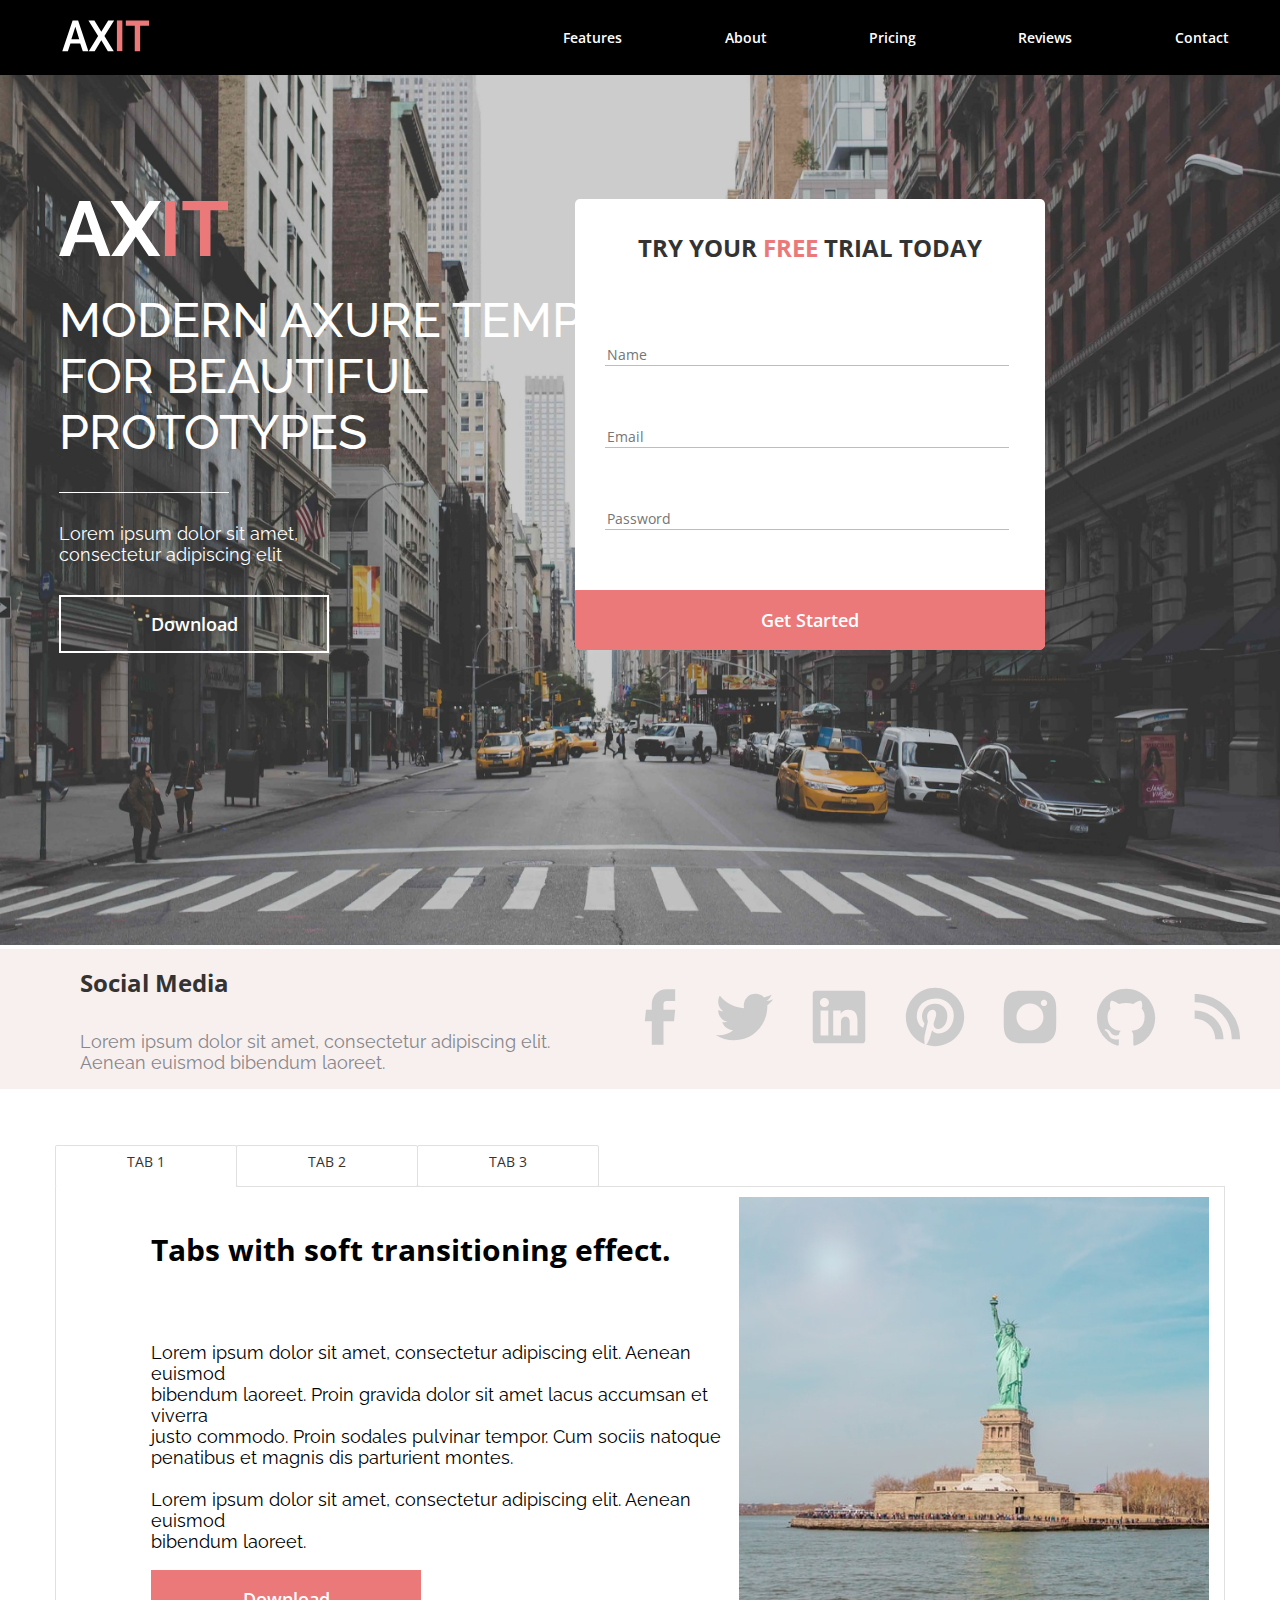
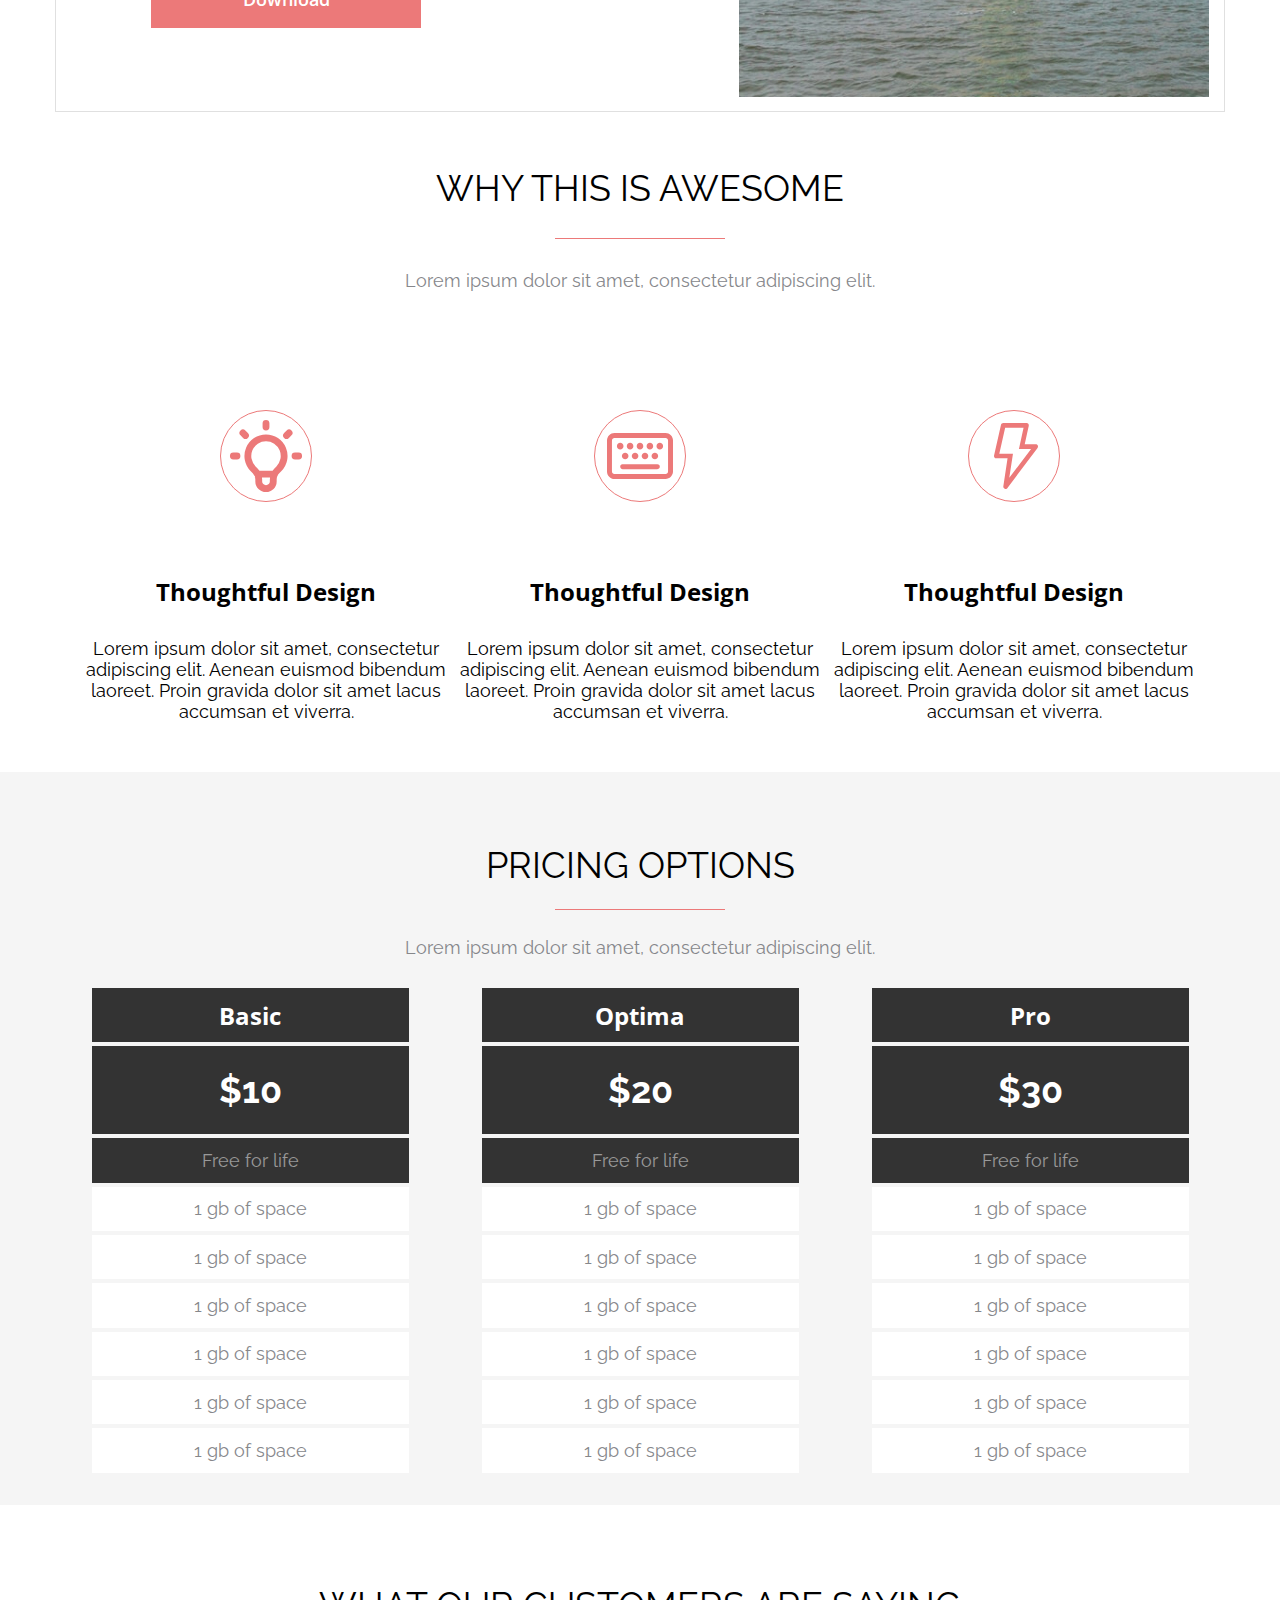
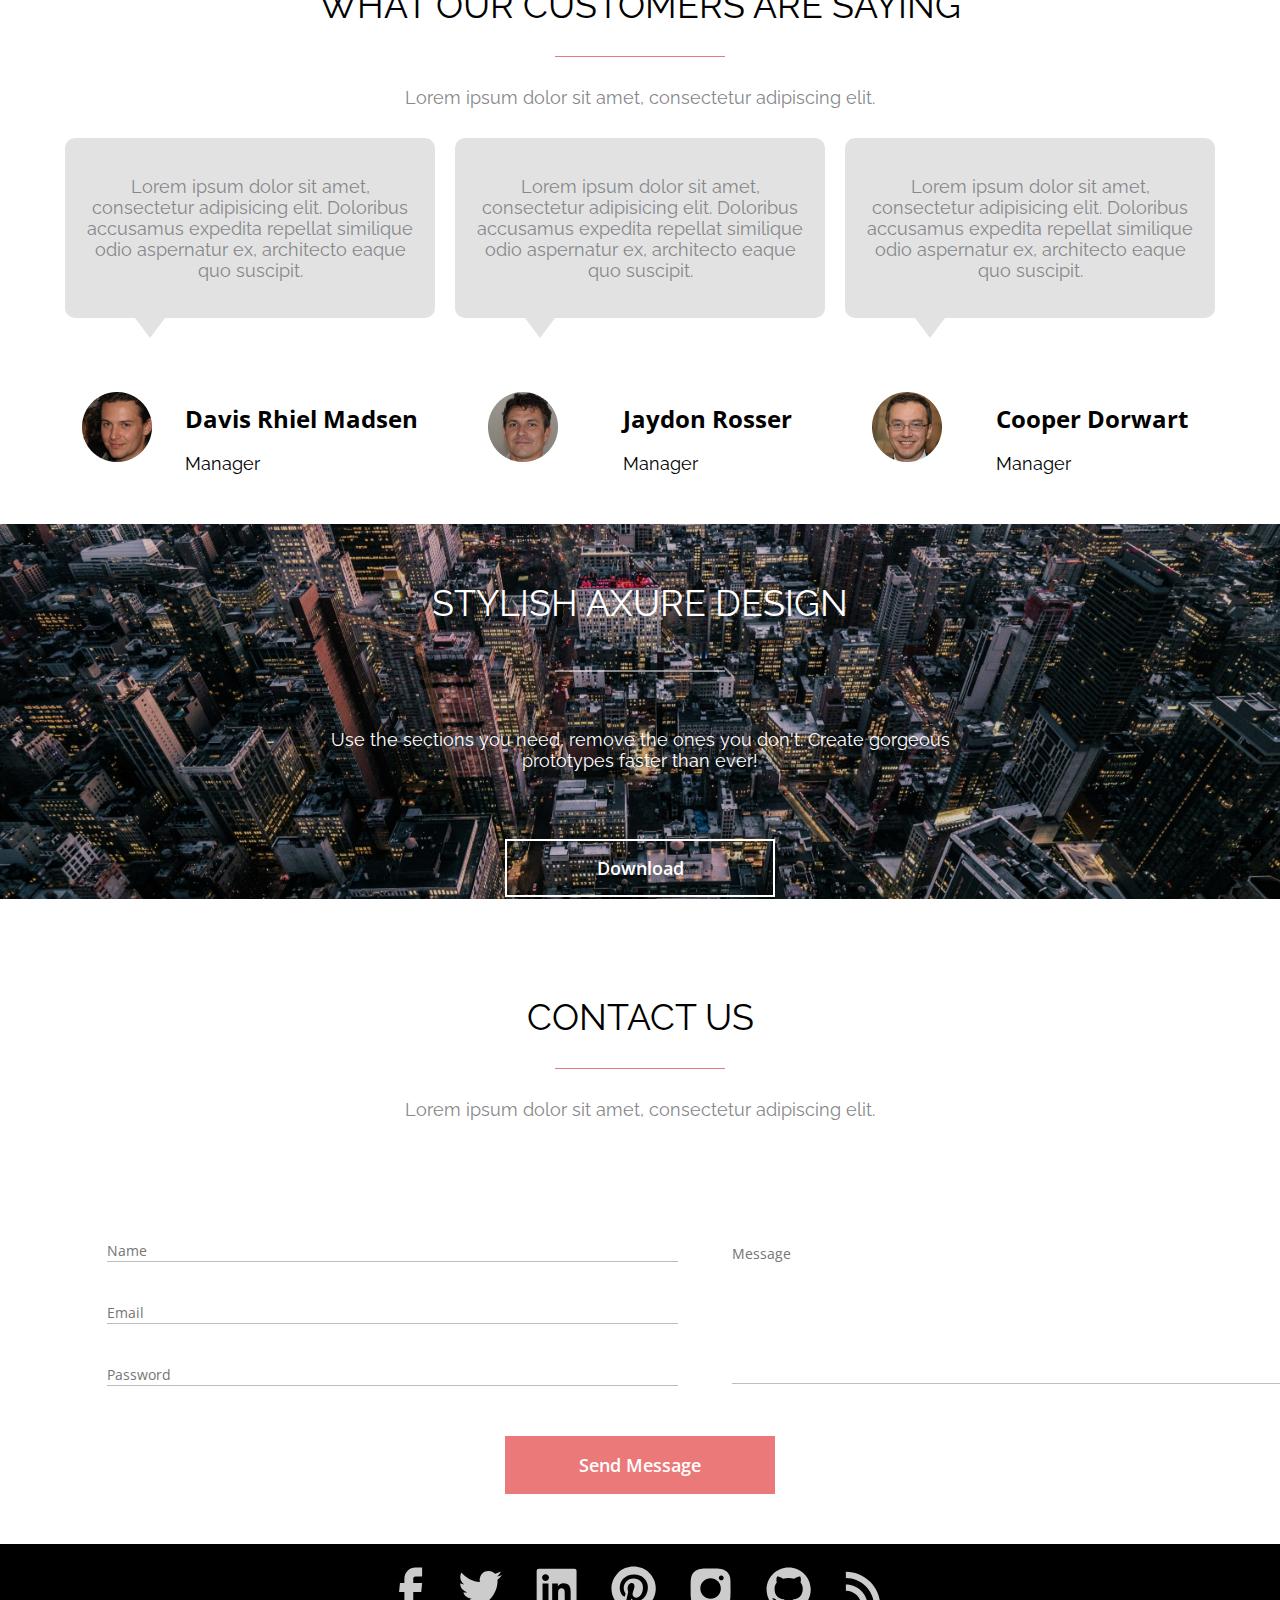
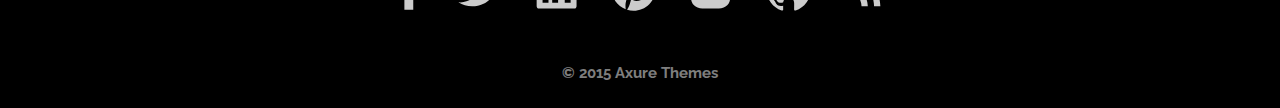
==== commit f9463903: "corrert" ====
--- a/Axit/index.html
+++ b/Axit/index.html
@@ -309,7 +309,7 @@
 			<div class="pricing__columns">
 				<div class="pricing__info">
 					<div class="columns__cards">
-						<div class="columns__structure move__block">
+						<div class="columns__structure shadow">
 							<div class="columns__title">
 								<div>Basic</div>
 							</div>
@@ -367,7 +367,7 @@
 								<div>1 gb of space</div>
 							</div>
 						</div>
-						<div class="columns__structure move__block">
+						<div class="columns__structure shadow">
 							<div class="columns__title">
 								<div>Pro</div>
 							</div>
@@ -400,7 +400,6 @@
 				</div>
 			</div>
 		</div>
-</body>
 
 <div class="customers" id="about__link">
 	<div class="customers__block">
@@ -599,5 +598,5 @@
 		<h5>© 2015 Axure Themes</h5>
 	</div>
 </div>
-
+</body>
 </html>--- a/Axit/css/style.css
+++ b/Axit/css/style.css
@@ -16,5 +16,94 @@
     width: 100%;
     background-color: #FFFFFF;
     margin: 0 auto;
-    min-width: 1170px;
+
 }
+
+@media (max-width:1024px) {
+    .banner {
+        width: 90%;
+    }
+
+    .banner__media {
+        width: 90%;
+    }
+
+    .tabs {
+        width: 90%;
+    }
+
+    .awesome {
+        width: 90%;
+    }
+
+    .pricing {
+        width: 90%;
+    }
+
+    .customers {
+        width: 90%;
+    }
+
+    .design {
+        width: 90%;
+    }
+
+    .contact {
+        width: 90%;
+    }
+
+    .footer {
+        width: 90%;
+    }
+}
+
+@media (max-width:320px) {
+    .banner__main {
+        display: none;
+    }
+
+    .banner__info {
+        display: flex;
+        flex-direction: row;
+        justify-content: center;
+        align-items: center;
+    }
+
+    .banner__title {}
+
+    .banner {
+        width: 90%;
+    }
+
+    .banner__media {
+        width: 60%;
+    }
+
+    .tabs {
+        width: 60%;
+    }
+
+    .awesome {
+        width: 60%;
+    }
+
+    .pricing {
+        width: 60%;
+    }
+
+    .customers {
+        width: 60%;
+    }
+
+    .design {
+        width: 60%;
+    }
+
+    .contact {
+        width: 60%;
+    }
+
+    .footer {
+        width: 60%;
+    }
+}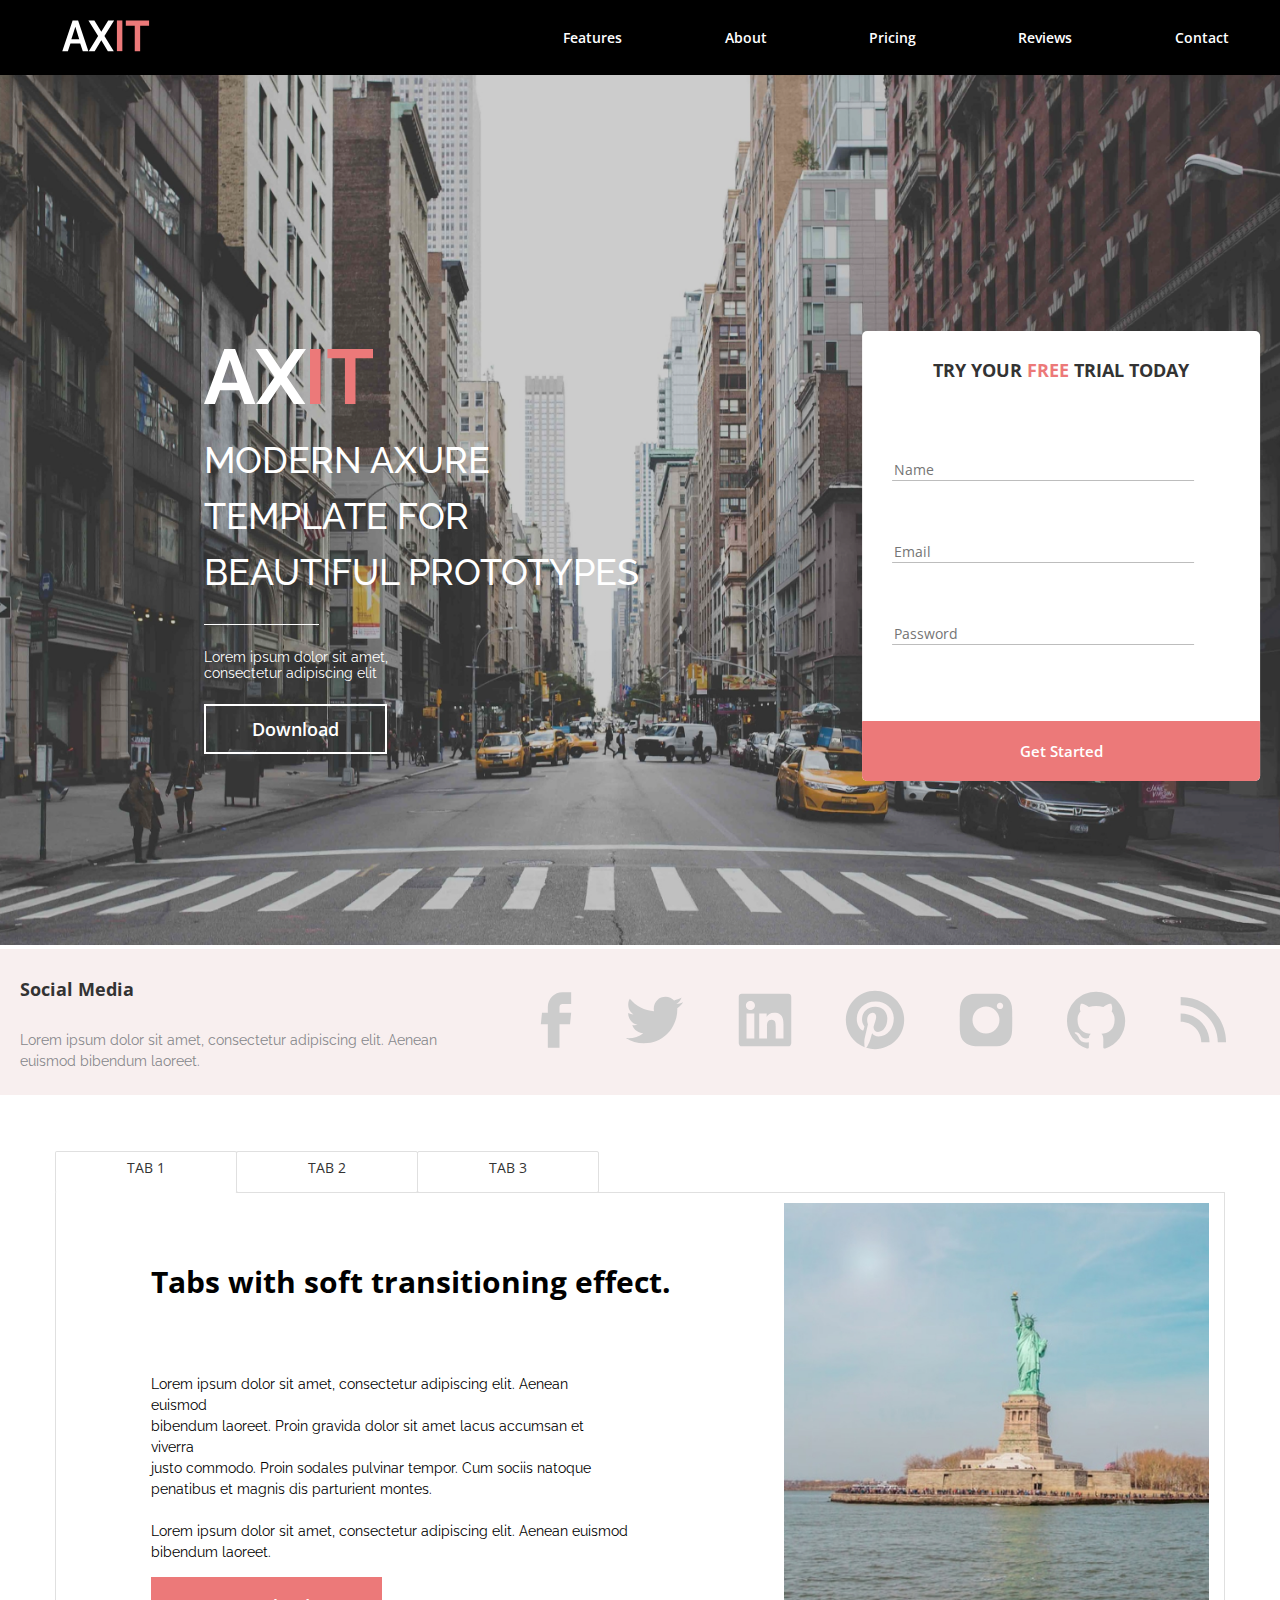
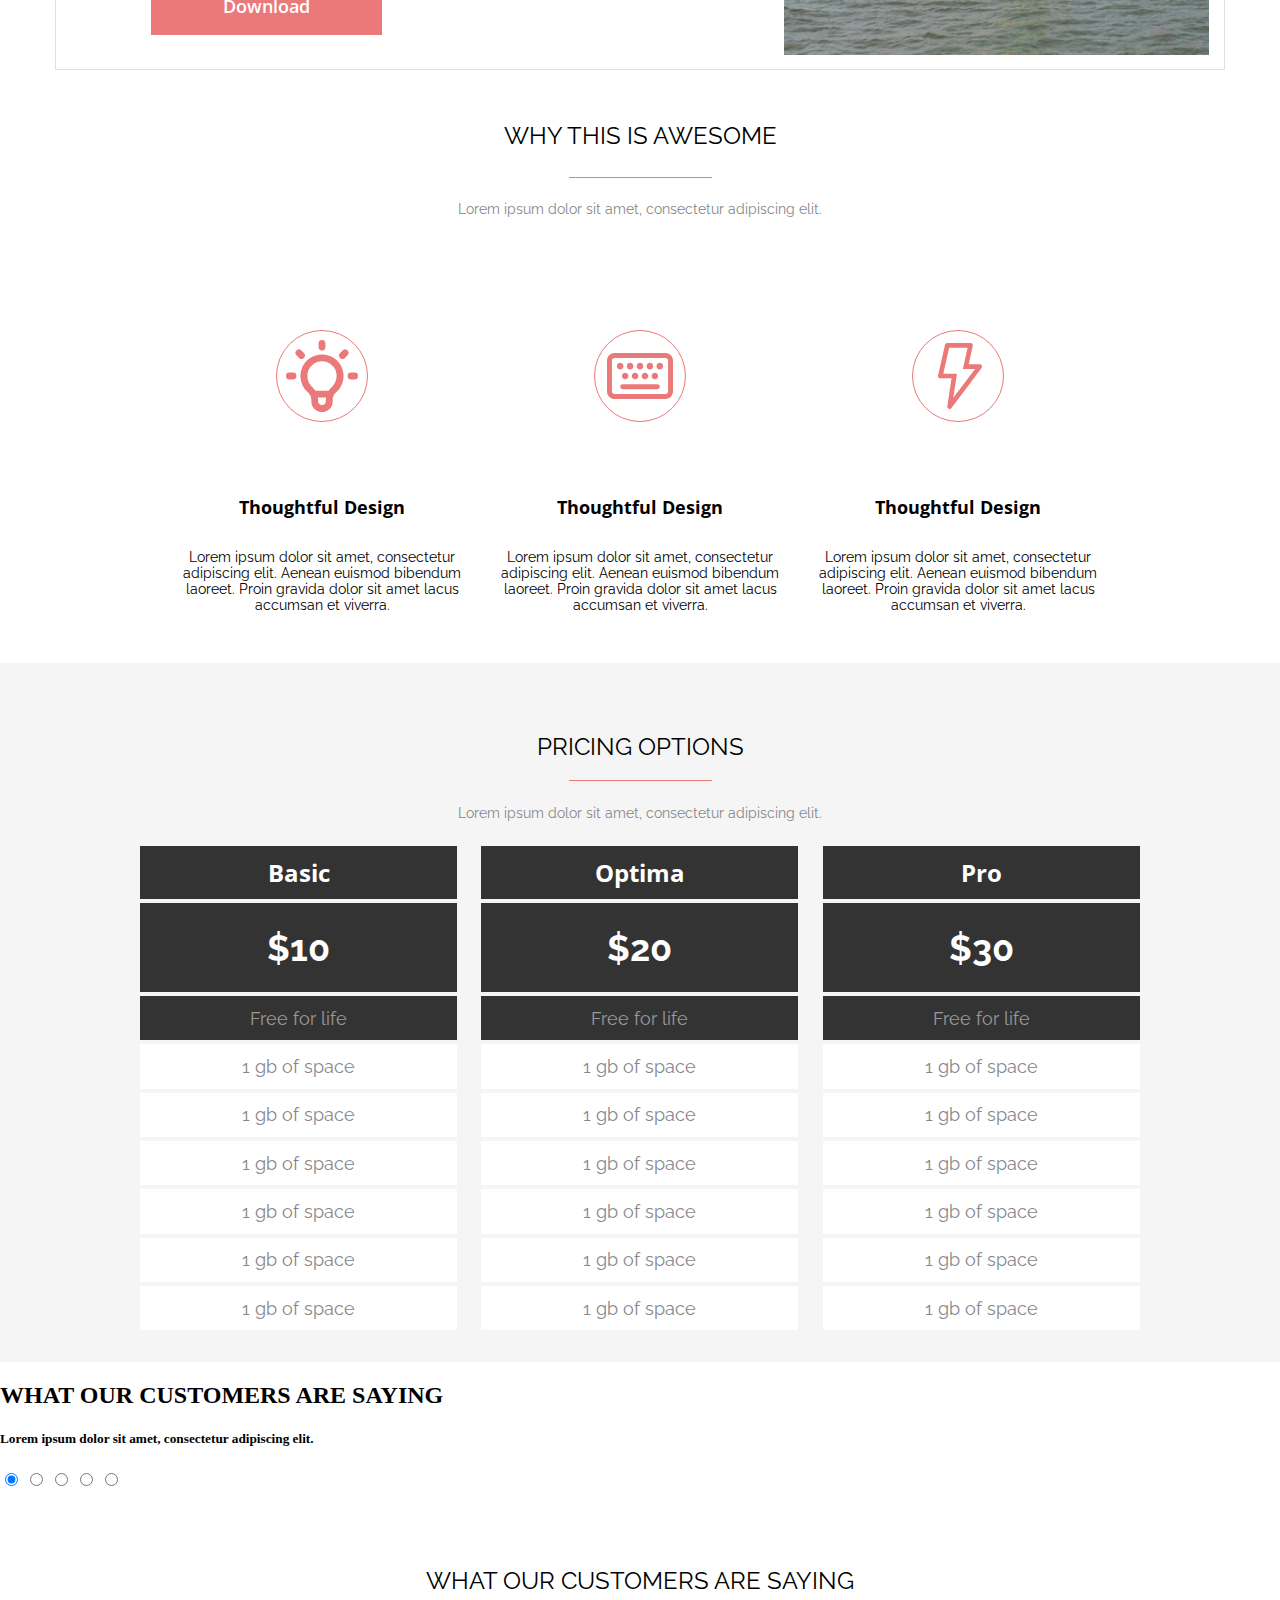
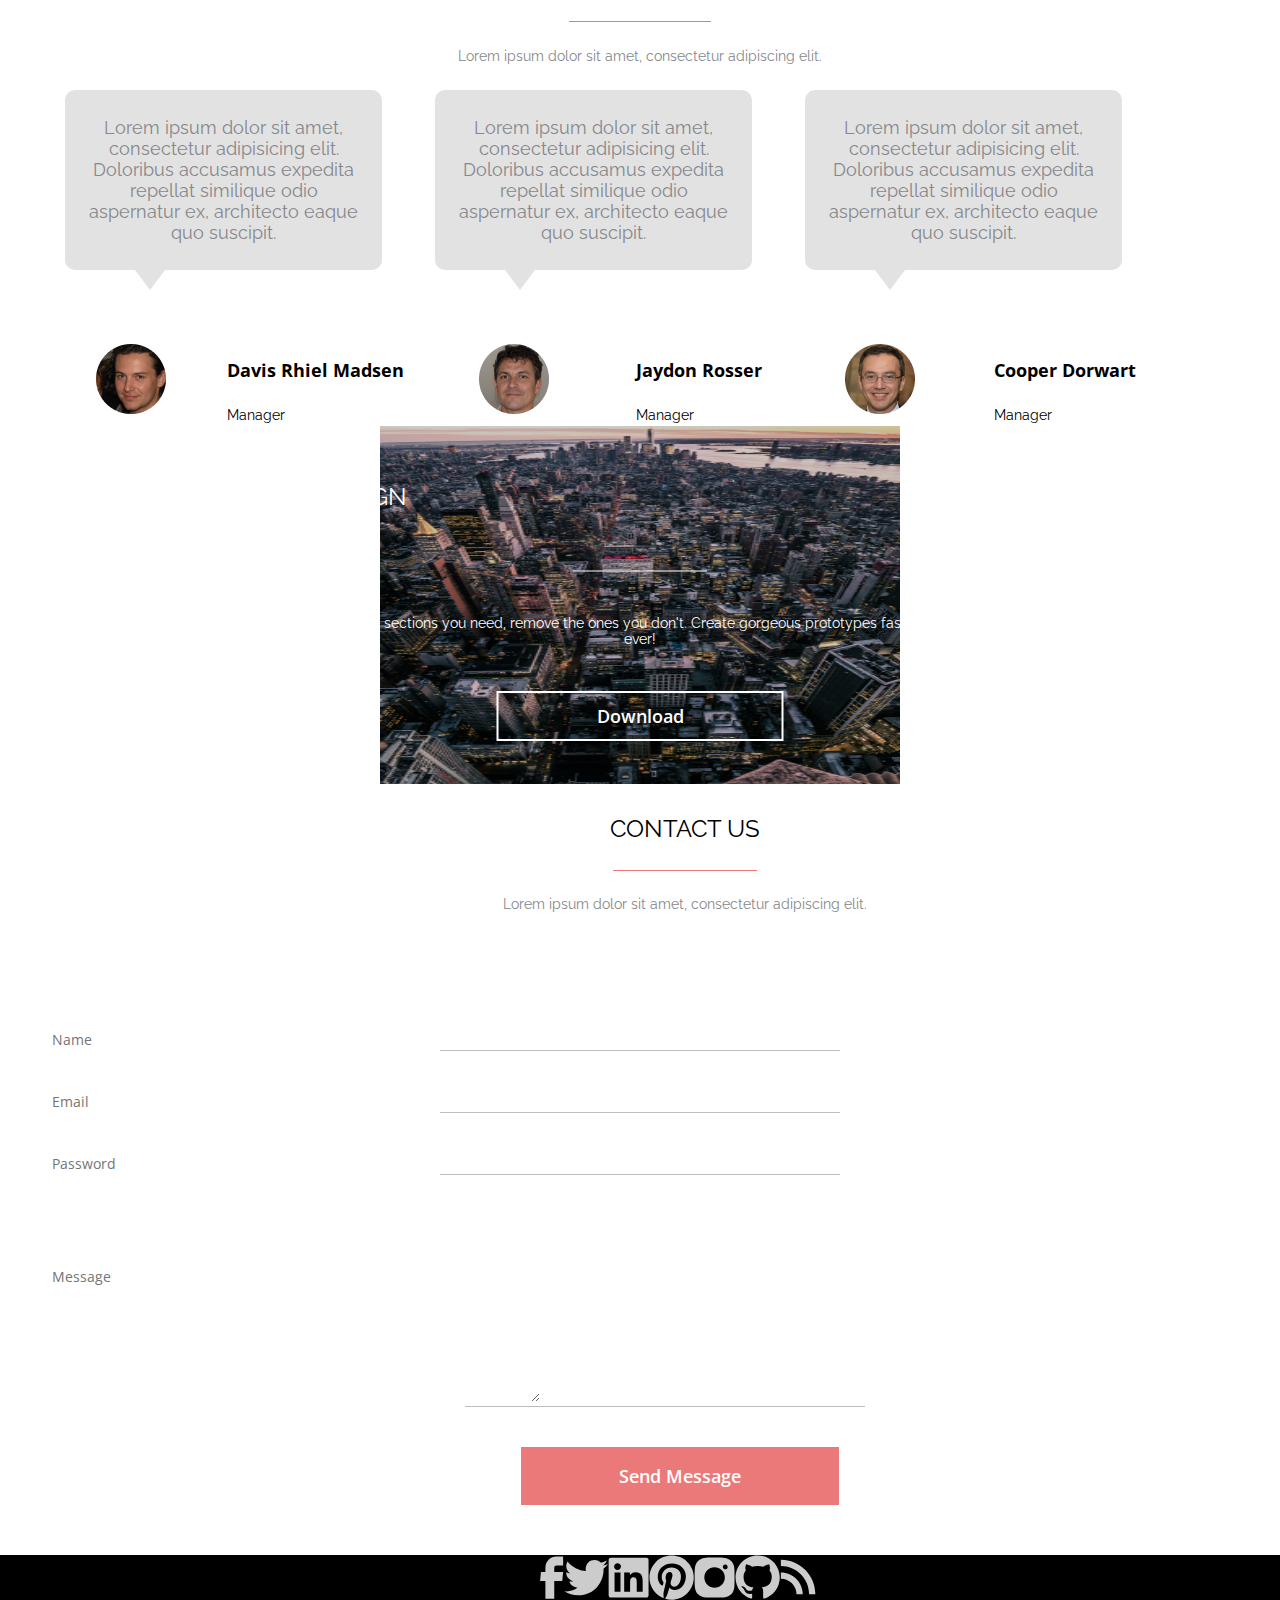
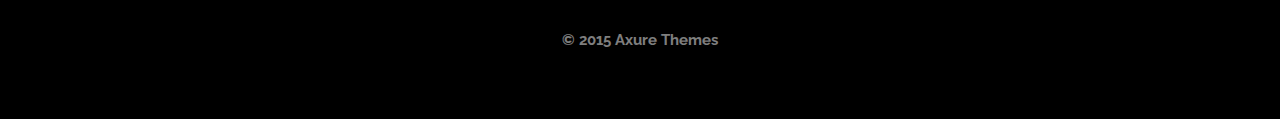
==== commit 42c79d6f: "mobile" ====
--- a/Axit/index.html
+++ b/Axit/index.html
@@ -401,6 +401,38 @@
 			</div>
 		</div>
 
+<!-- Мобильная версия Customers -->
+<div class="mobile__customers" id="about__link">
+	<div class="mobile__customers_block">
+		<h2>WHAT OUR CUSTOMERS ARE SAYING</h2>
+		<div class="mobile__customers_hr">
+		</div>
+		<h5>Lorem ipsum dolor sit amet, consectetur adipiscing elit.</h5>
+	</div>
+
+	<div class="wrapper">
+		<input type="radio" name="point" id="slide1" checked>
+		<input type="radio" name="point" id="slide2">
+		<input type="radio" name="point" id="slide3">
+		<input type="radio" name="point" id="slide4">
+		<input type="radio" name="point" id="slide5">
+		<div class="slider">
+			<div class="slides slide1"></div>
+			<div class="slides slide2"></div>
+			<div class="slides slide3"></div>
+			<div class="slides slide4"></div>
+			<div class="slides slide5"></div>
+		</div>
+		<div class="controls">
+			<label for="slide1"></label>
+			<label for="slide2"></label>
+			<label for="slide3"></label>
+			<label for="slide4"></label>
+			<label for="slide5"></label>
+		</div>
+	</div>
+
+<!-- Конец Мобильная версия Customers -->
 <div class="customers" id="about__link">
 	<div class="customers__block">
 		<h2>WHAT OUR CUSTOMERS ARE SAYING</h2>
@@ -484,6 +516,23 @@
 
 	</div>
 </div>
+
+<!-- Мобильная версия Design -->
+<div class="mobile__design" id="reviews__link">
+	<div class="mobile__design_text">
+		<div class="mobile__design_image">
+			<img src="./img/mobile_design.jpg" alt="">
+		</div>
+		<h2>STYLISH AXURE DESIGN</h2>
+		<div class="mobile__design_hr">
+		</div>
+		<h5>Use the sections you need, remove the ones you don't. Create gorgeous prototypes faster than ever!</h5>
+		<button type="button" class="mobile__design_button">
+			Download
+		</button>
+	</div>
+</div>
+<!-- Конец Мобильная версия Design -->
 
 <div class="design" id="reviews__link">
 	<div class="design__text">
@@ -598,5 +647,57 @@
 		<h5>© 2015 Axure Themes</h5>
 	</div>
 </div>
+
+<!-- Мобильная версия -->
+
+<!-- <div class="mobile">
+
+	<div class="mobile__footer">
+		<div class="mobile__footer_icons">
+			<a href="https://ru-ru.facebook.com/">
+				<svg width="12" height="22" viewBox="0 0 12 22" fill="none" xmlns="http://www.w3.org/2000/svg">
+					<path d="M2.96444 21.2918H7.29777V12.6143H11.2021L11.6311 8.30266H7.29777V6.12516C7.29777 5.83784 7.41191 5.56229 7.61507 5.35913C7.81824 5.15597 8.09379 5.04183 8.38111 5.04183H11.6311V0.708496H8.38111C6.94452 0.708496 5.56677 1.27918 4.55095 2.295C3.53512 3.31082 2.96444 4.68857 2.96444 6.12516V8.30266H0.797774L0.368774 12.6143H2.96444V21.2918Z" fill="#CCCCCC"/>
+				</svg>
+			</a>
+			<a href="https://twitter.com/">
+				<svg width="22" height="18" viewBox="0 0 22 18" fill="none" xmlns="http://www.w3.org/2000/svg">
+					<path d="M19.2692 4.66326C19.2832 4.85284 19.2832 5.04134 19.2832 5.22984C19.2832 10.9986 14.8925 17.6459 6.86825 17.6459C4.39608 17.6459 2.09941 16.9298 0.166748 15.6862C0.517748 15.7263 0.855748 15.7403 1.22083 15.7403C3.18491 15.7451 5.09336 15.0883 6.63858 13.8759C5.72795 13.8594 4.8452 13.559 4.11359 13.0166C3.38197 12.4741 2.83801 11.7167 2.55766 10.8502C2.82741 10.8903 3.09825 10.9173 3.38208 10.9173C3.77316 10.9173 4.16641 10.8632 4.5315 10.7689C3.54324 10.5694 2.65459 10.0337 2.01667 9.253C1.37874 8.47228 1.03092 7.49471 1.03233 6.48651V6.43234C1.61408 6.75626 2.289 6.95884 3.004 6.98593C2.40501 6.58789 1.91386 6.04778 1.57437 5.41378C1.23487 4.77978 1.05759 4.0716 1.05833 3.35243C1.05833 2.54209 1.27391 1.79893 1.652 1.15109C2.74848 2.49987 4.11604 3.60329 5.66611 4.38989C7.21618 5.17649 8.91419 5.62874 10.6502 5.71734C10.583 5.39234 10.5418 5.05543 10.5418 4.71743C10.5415 4.1443 10.6542 3.57674 10.8734 3.04719C11.0926 2.51763 11.414 2.03647 11.8193 1.63121C12.2245 1.22595 12.7057 0.904539 13.2353 0.685345C13.7648 0.466151 14.3324 0.353476 14.9055 0.35376C16.1622 0.35376 17.2964 0.88026 18.0937 1.73176C19.0707 1.54285 20.0075 1.18622 20.8627 0.677677C20.5371 1.68606 19.855 2.54112 18.9442 3.08268C19.8106 2.98385 20.6574 2.756 21.4564 2.40668C20.8596 3.2767 20.1201 4.03963 19.2692 4.66326V4.66326Z" fill="#CCCCCC"/>
+				</svg>
+					
+			</a>
+			<a href="https://www.linkedin.com/">
+				<svg width="20" height="20" viewBox="0 0 20 20" fill="none" xmlns="http://www.w3.org/2000/svg">
+					<path d="M18.6667 0.25H1.33333C1.04602 0.25 0.770465 0.364137 0.567301 0.567301C0.364137 0.770465 0.25 1.04602 0.25 1.33333V18.6667C0.25 18.954 0.364137 19.2295 0.567301 19.4327C0.770465 19.6359 1.04602 19.75 1.33333 19.75H18.6667C18.954 19.75 19.2295 19.6359 19.4327 19.4327C19.6359 19.2295 19.75 18.954 19.75 18.6667V1.33333C19.75 1.04602 19.6359 0.770465 19.4327 0.567301C19.2295 0.364137 18.954 0.25 18.6667 0.25V0.25ZM6.03392 16.8651H3.13925V7.55925H6.03392V16.8651ZM4.58658 6.2885C4.14182 6.2885 3.71526 6.11182 3.40077 5.79732C3.08627 5.48282 2.90958 5.05627 2.90958 4.6115C2.90958 4.16673 3.08627 3.74018 3.40077 3.42568C3.71526 3.11118 4.14182 2.9345 4.58658 2.9345C5.03135 2.9345 5.4579 3.11118 5.7724 3.42568C6.0869 3.74018 6.26358 4.16673 6.26358 4.6115C6.26358 5.05627 6.0869 5.48282 5.7724 5.79732C5.4579 6.11182 5.03135 6.2885 4.58658 6.2885V6.2885ZM16.8662 16.8651H13.9748V12.34C13.9748 11.261 13.9553 9.87325 12.4711 9.87325C10.9653 9.87325 10.7367 11.0498 10.7367 12.2642V16.8662H7.84742V7.56033H10.6208V8.83217H10.6608C11.0454 8.10092 11.9901 7.32958 13.3952 7.32958C16.3245 7.32958 16.8651 9.25575 16.8651 11.7626V16.8651H16.8662Z" fill="#CCCCCC"/>
+				</svg>	
+			</a>
+			<a href="https://vk.com/">
+				<svg width="24" height="22" viewBox="0 0 24 22" fill="none" xmlns="http://www.w3.org/2000/svg">
+					<path d="M8.54671 21.3351C9.66671 21.6492 10.7984 21.8334 12 21.8334C15.0942 21.8334 18.0617 20.692 20.2496 18.6604C22.4375 16.6288 23.6667 13.8733 23.6667 11.0001C23.6667 9.57743 23.3649 8.1687 22.7786 6.85434C22.1923 5.53998 21.333 4.34573 20.2496 3.33976C19.1663 2.33379 17.8801 1.53581 16.4647 0.991386C15.0492 0.446961 13.5321 0.166748 12 0.166748C10.468 0.166748 8.95087 0.446961 7.5354 0.991386C6.11994 1.53581 4.83381 2.33379 3.75046 3.33976C1.56254 5.3714 0.333374 8.1269 0.333374 11.0001C0.333374 15.6042 3.44837 19.5584 7.84671 21.1184C7.74171 20.2734 7.63671 18.8759 7.84671 17.9117L9.18837 12.5601C9.18837 12.5601 8.85004 11.9317 8.85004 10.9351C8.85004 9.44008 9.85338 8.32425 10.9967 8.32425C12 8.32425 12.4667 9.00675 12.4667 9.88425C12.4667 10.8159 11.8017 12.1484 11.4634 13.4267C11.265 14.4884 12.07 15.4201 13.2367 15.4201C15.3134 15.4201 16.9234 13.3617 16.9234 10.4584C16.9234 7.85841 14.9167 6.08175 12.035 6.08175C8.74504 6.08175 6.80837 8.35675 6.80837 10.7509C6.80837 11.6826 7.13504 12.6251 7.67171 13.2426C7.77671 13.3076 7.77671 13.3942 7.74171 13.5567L7.40337 14.7376C7.40337 14.9217 7.27504 14.9867 7.07671 14.8567C5.58337 14.2501 4.72004 12.2784 4.72004 10.6859C4.72004 7.26258 7.33337 4.15341 12.3734 4.15341C16.3867 4.15341 19.5134 6.82925 19.5134 10.3826C19.5134 14.1092 17.0284 17.0992 13.47 17.0992C12.3384 17.0992 11.23 16.5359 10.8334 15.8751L10.0517 18.4426C9.78337 19.3742 9.04837 20.6201 8.54671 21.3676V21.3351V21.3351Z" fill="#CCCCCC"/>
+				</svg>
+			</a>
+			<a href="https://www.instagram.com/">
+				<svg width="20" height="20" viewBox="0 0 20 20" fill="none" xmlns="http://www.w3.org/2000/svg">
+					<path d="M19.6927 5.99716C19.6817 5.17667 19.5281 4.36433 19.2387 3.59649C18.9878 2.94882 18.6045 2.36062 18.1133 1.86948C17.6222 1.37833 17.034 0.995031 16.3863 0.744076C15.6284 0.459546 14.8276 0.305695 14.0182 0.289076C12.976 0.242492 12.6456 0.229492 10.0001 0.229492C7.35458 0.229492 7.01549 0.229492 5.98091 0.289076C5.17183 0.305817 4.37145 0.459666 3.61383 0.744076C2.96606 0.994856 2.37777 1.37809 1.8866 1.86926C1.39542 2.36043 1.01219 2.94872 0.761409 3.59649C0.47631 4.35389 0.322793 5.15445 0.307493 5.96358C0.260909 7.00683 0.246826 7.33724 0.246826 9.98274C0.246826 12.6282 0.246826 12.9662 0.307493 14.0019C0.323743 14.8122 0.476493 15.6117 0.761409 16.3712C1.01261 17.0187 1.39613 17.6068 1.88747 18.0977C2.3788 18.5887 2.96715 18.9718 3.61491 19.2225C4.37046 19.5185 5.17098 19.6833 5.98199 19.71C7.02524 19.7566 7.35566 19.7707 10.0012 19.7707C12.6467 19.7707 12.9857 19.7707 14.0203 19.71C14.8297 19.6941 15.6305 19.5406 16.3885 19.2561C17.036 19.0048 17.624 18.6214 18.1152 18.1303C18.6063 17.6392 18.9897 17.0512 19.2409 16.4037C19.5258 15.6453 19.6786 14.8458 19.6948 14.0344C19.7414 12.9922 19.7555 12.6618 19.7555 10.0152C19.7533 7.36974 19.7533 7.03391 19.6927 5.99716V5.99716ZM9.99358 14.9856C7.22674 14.9856 4.98533 12.7442 4.98533 9.97733C4.98533 7.21049 7.22674 4.96908 9.99358 4.96908C11.3218 4.96908 12.5957 5.49673 13.5349 6.43596C14.4742 7.37519 15.0018 8.64906 15.0018 9.97733C15.0018 11.3056 14.4742 12.5795 13.5349 13.5187C12.5957 14.4579 11.3218 14.9856 9.99358 14.9856V14.9856ZM15.2012 5.95166C15.0478 5.9518 14.8958 5.92169 14.7541 5.86305C14.6123 5.80442 14.4835 5.7184 14.3751 5.60993C14.2666 5.50145 14.1806 5.37266 14.1219 5.2309C14.0633 5.08915 14.0332 4.93723 14.0333 4.78383C14.0333 4.63053 14.0635 4.47875 14.1222 4.33712C14.1808 4.1955 14.2668 4.06682 14.3752 3.95843C14.4836 3.85003 14.6123 3.76405 14.7539 3.70539C14.8955 3.64673 15.0473 3.61653 15.2006 3.61653C15.3539 3.61653 15.5057 3.64673 15.6473 3.70539C15.7889 3.76405 15.9176 3.85003 16.026 3.95843C16.1344 4.06682 16.2204 4.1955 16.2791 4.33712C16.3377 4.47875 16.3679 4.63053 16.3679 4.78383C16.3679 5.42949 15.8457 5.95166 15.2012 5.95166Z" fill="#CCCCCC"/>
+				</svg>
+			</a>
+			<a href="https://github.com/">
+				<svg width="22" height="22" viewBox="0 0 22 22" fill="none" xmlns="http://www.w3.org/2000/svg">
+					<path fill-rule="evenodd" clip-rule="evenodd" d="M11.0279 0.166748C5.05986 0.166748 0.222778 5.00383 0.222778 10.9719C0.222778 15.7451 3.31786 19.7957 7.61219 21.2257C8.15278 21.3232 8.34778 20.9906 8.34778 20.7046C8.34778 20.4478 8.33911 19.7675 8.33586 18.8672C5.32961 19.5194 4.69478 17.4177 4.69478 17.4177C4.20511 16.1697 3.49553 15.8372 3.49553 15.8372C2.51511 15.1666 3.57028 15.1817 3.57028 15.1817C4.65578 15.2576 5.22453 16.2954 5.22453 16.2954C6.18869 17.9464 7.75519 17.4697 8.36836 17.1935C8.46694 16.4947 8.74861 16.0181 9.05628 15.7483C6.65778 15.4764 4.13578 14.5491 4.13578 10.4075C4.13578 9.22992 4.55719 8.26358 5.24511 7.50958C5.13569 7.2355 4.76194 6.13591 5.35236 4.64958C5.35236 4.64958 6.25911 4.35816 8.32286 5.75566C9.20425 5.51589 10.1134 5.3935 11.0269 5.39166C11.9403 5.39315 12.8495 5.51554 13.7309 5.75566C15.7957 4.35708 16.7014 4.64958 16.7014 4.64958C17.2918 6.13591 16.9213 7.2355 16.8086 7.50958C17.5019 8.26358 17.9179 9.22883 17.9179 10.4075C17.9179 14.5599 15.3938 15.4721 12.9866 15.7397C13.3712 16.0733 13.7179 16.732 13.7179 17.7395C13.7179 19.1847 13.7049 20.3503 13.7049 20.7046C13.7049 20.9938 13.8977 21.3297 14.4491 21.2235C18.7413 19.7913 21.8331 15.744 21.8331 10.9719C21.8331 5.00383 16.996 0.166748 11.0279 0.166748Z" fill="#CCCCCC"/>
+				</svg>	
+			</a>
+			<a href="https://mail.ru/">
+				<svg width="18" height="18" viewBox="0 0 18 18" fill="none" xmlns="http://www.w3.org/2000/svg">
+					<path d="M0.333252 0.809814V3.87565C7.94908 3.87565 14.1241 10.0506 14.1241 17.6665H17.1899C17.1899 8.36065 9.63908 0.809814 0.333252 0.809814V0.809814ZM0.333252 6.94148V10.0073C4.55825 10.0073 7.99242 13.4415 7.99242 17.6665H11.0583C11.0583 11.7406 6.25908 6.94148 0.333252 6.94148V6.94148Z" fill="#CCCCCC"/>
+				</svg>
+			</a>
+				
+		</div>
+		<div class="mobile__footer_text">
+			© 2015 Axure Themes
+		</div>
+	</div>
+</div>
+Конц Мобильная версия -->
+
 </body>
 </html>--- a/Axit/css/style.css
+++ b/Axit/css/style.css
@@ -6,7 +6,8 @@
 @import "./contact.css";
 @import "./footer.css";
 @import "./banner.css";
-@import "./breakpoints.css";
+@import "./breakpoint.css";
+@import "./mobile.css";
 
 
 body {
@@ -18,92 +19,3 @@
     margin: 0 auto;
 
 }
-
-@media (max-width:1024px) {
-    .banner {
-        width: 90%;
-    }
-
-    .banner__media {
-        width: 90%;
-    }
-
-    .tabs {
-        width: 90%;
-    }
-
-    .awesome {
-        width: 90%;
-    }
-
-    .pricing {
-        width: 90%;
-    }
-
-    .customers {
-        width: 90%;
-    }
-
-    .design {
-        width: 90%;
-    }
-
-    .contact {
-        width: 90%;
-    }
-
-    .footer {
-        width: 90%;
-    }
-}
-
-@media (max-width:320px) {
-    .banner__main {
-        display: none;
-    }
-
-    .banner__info {
-        display: flex;
-        flex-direction: row;
-        justify-content: center;
-        align-items: center;
-    }
-
-    .banner__title {}
-
-    .banner {
-        width: 90%;
-    }
-
-    .banner__media {
-        width: 60%;
-    }
-
-    .tabs {
-        width: 60%;
-    }
-
-    .awesome {
-        width: 60%;
-    }
-
-    .pricing {
-        width: 60%;
-    }
-
-    .customers {
-        width: 60%;
-    }
-
-    .design {
-        width: 60%;
-    }
-
-    .contact {
-        width: 60%;
-    }
-
-    .footer {
-        width: 60%;
-    }
-}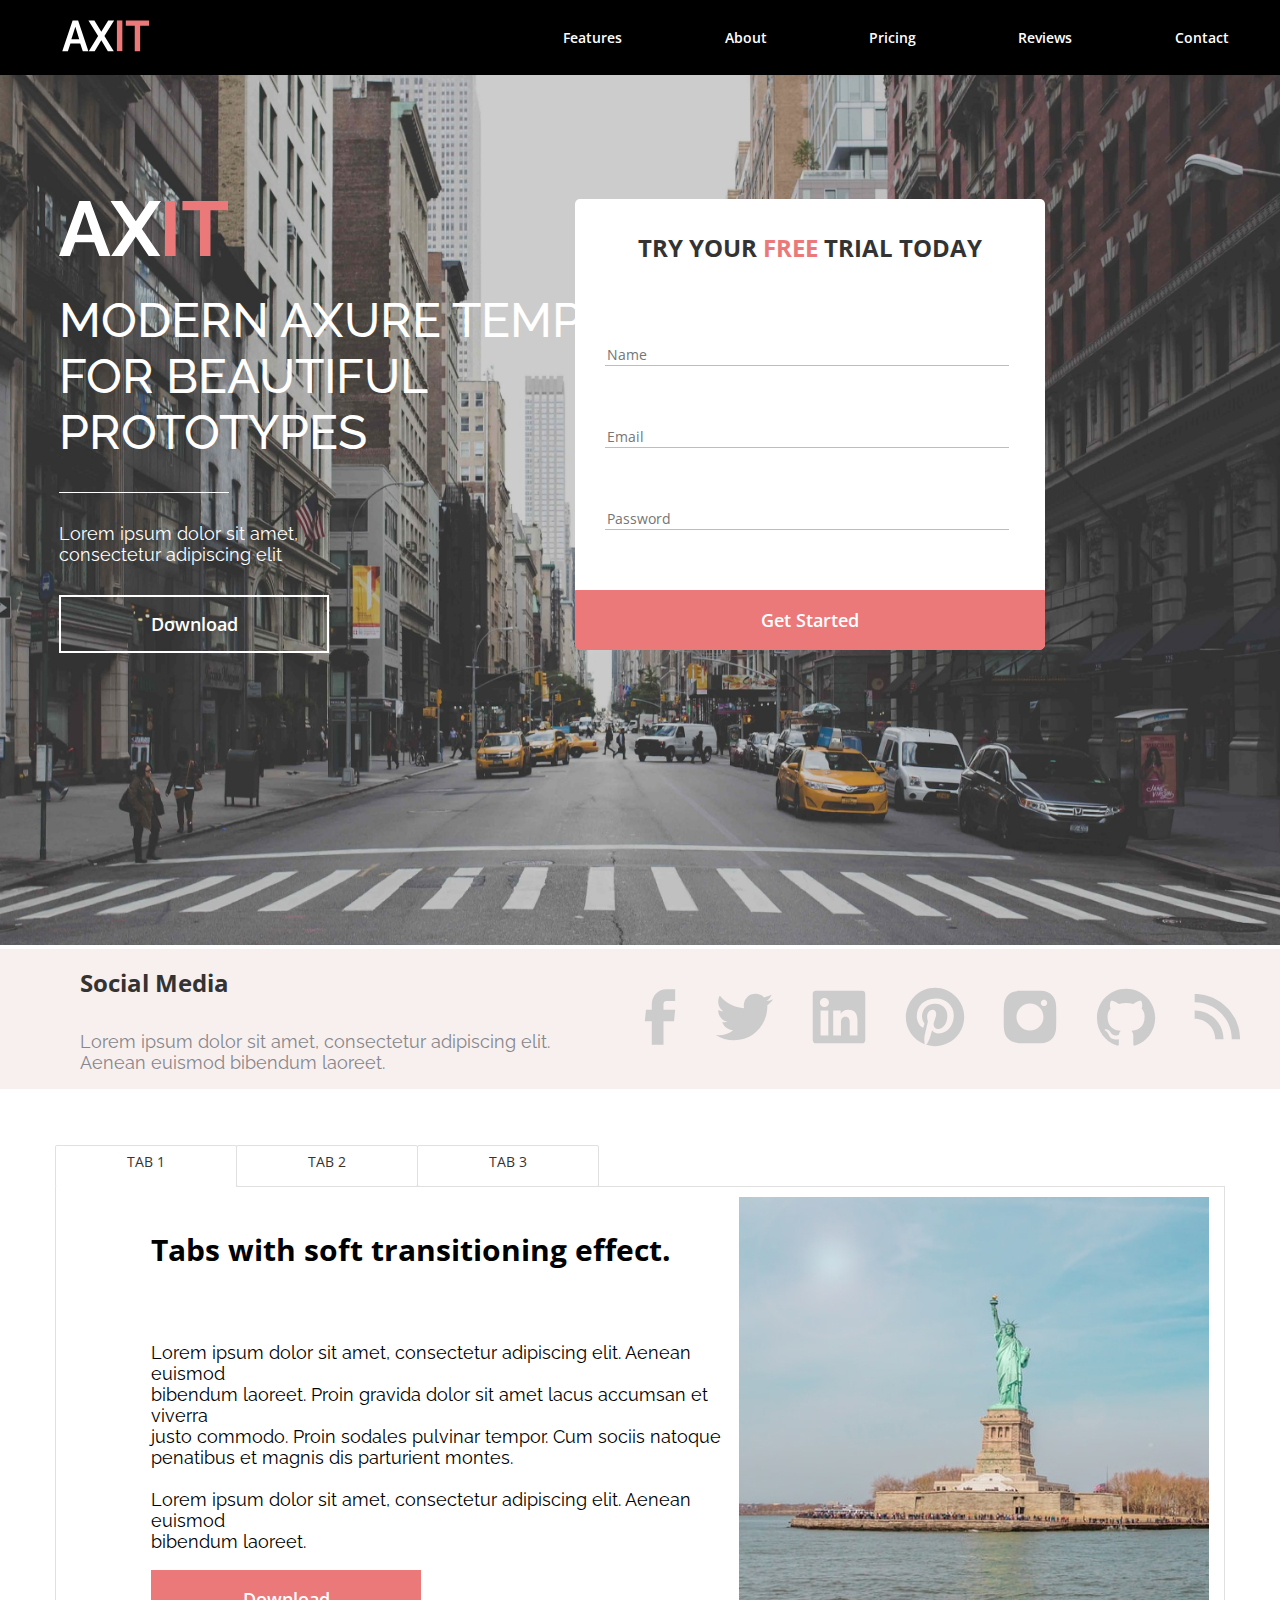
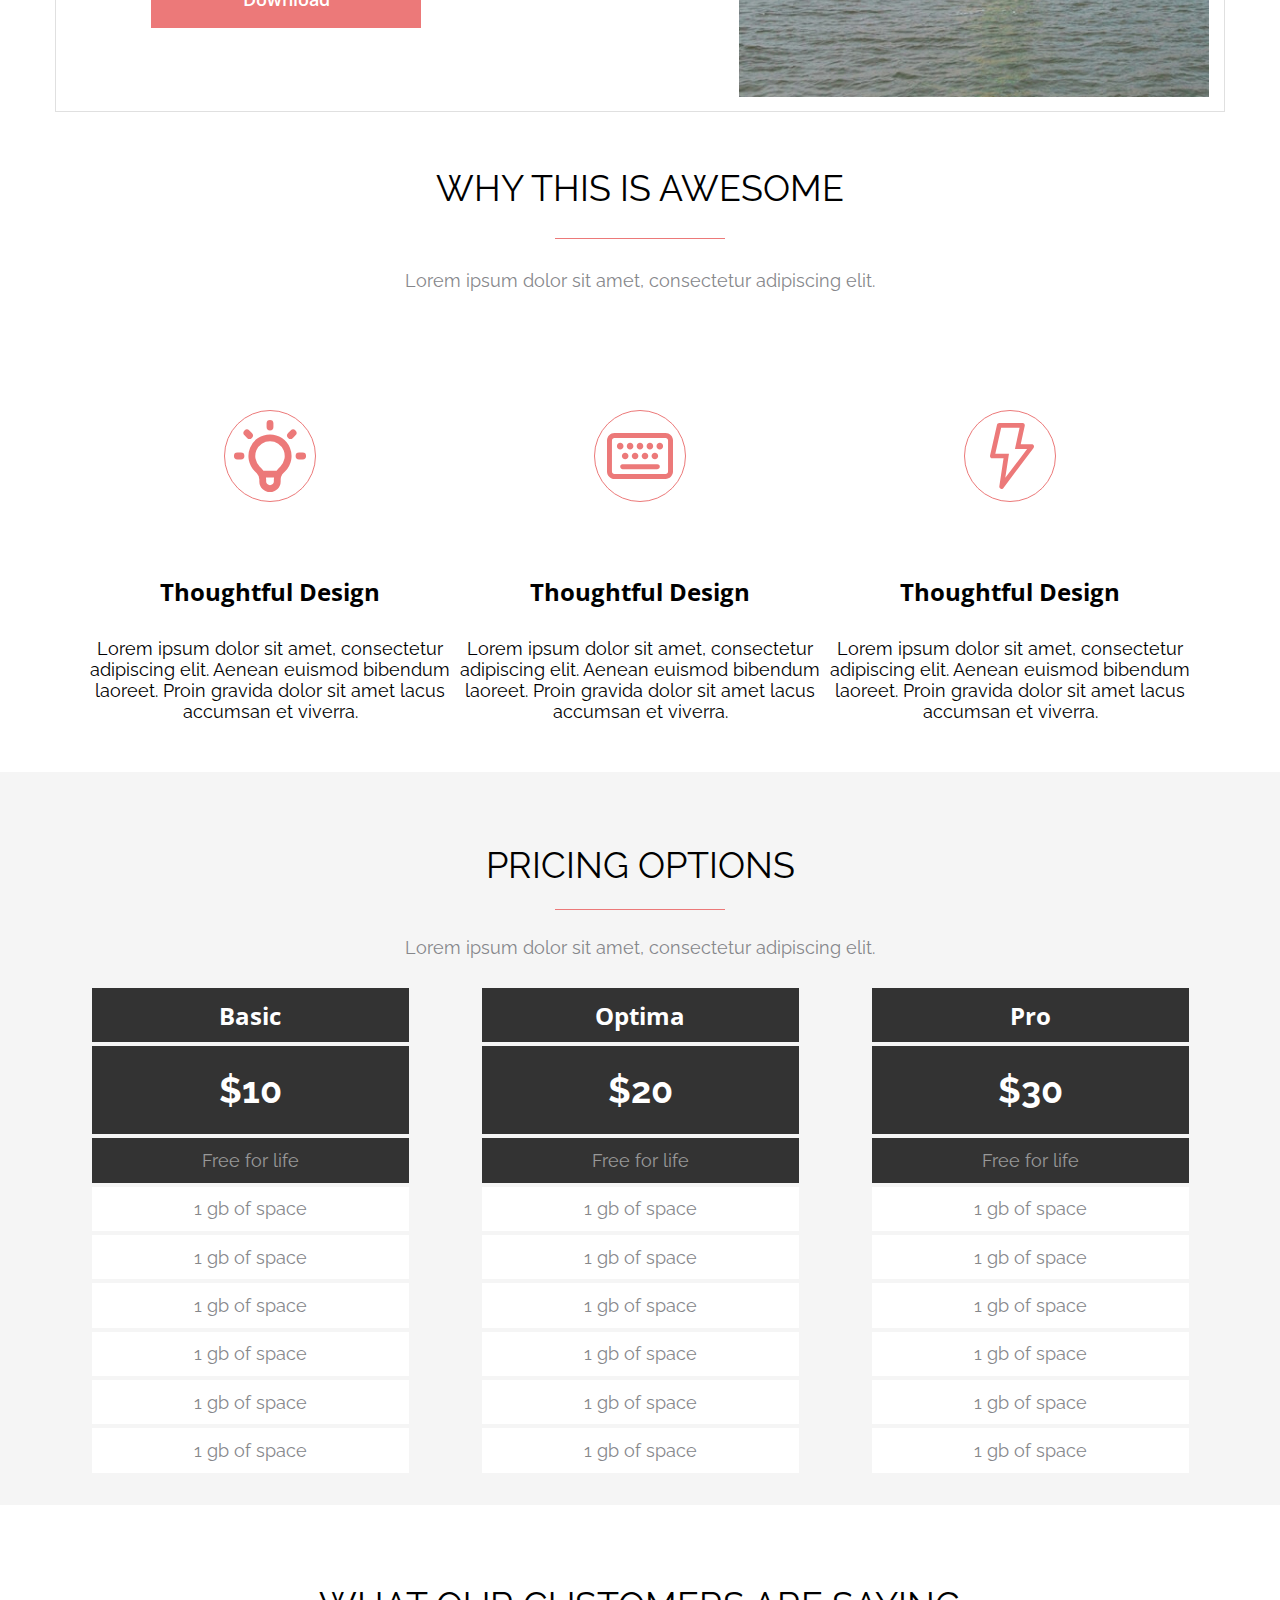
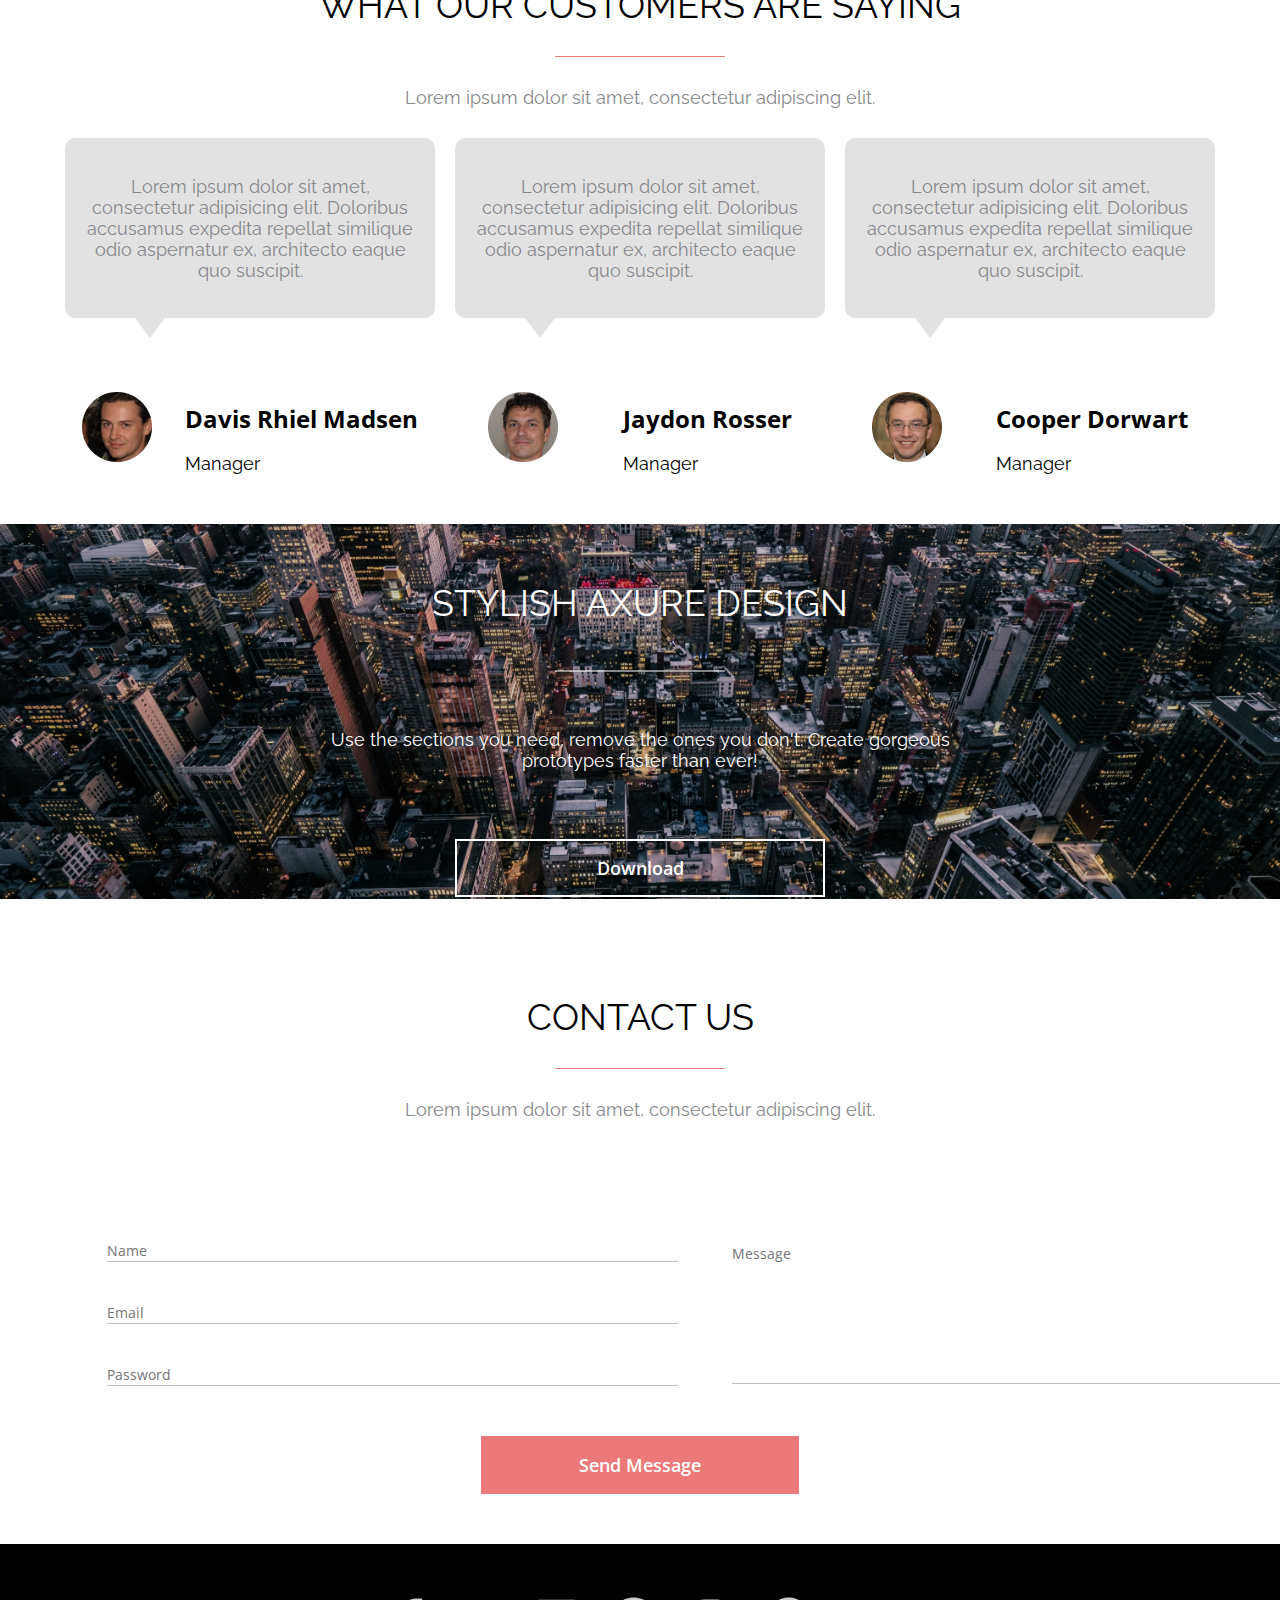
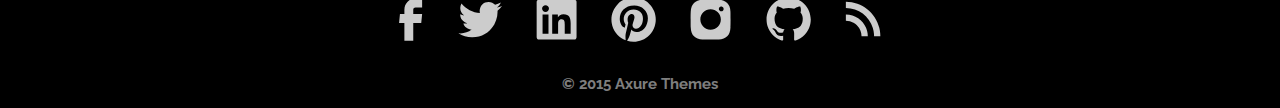
==== commit 22f8fd4e: "mobile_v" ====
--- a/Axit/index.html
+++ b/Axit/index.html
@@ -40,6 +40,26 @@
 				<div class="banner__navigation"><a href="#reviews__link">Reviews</a></div>
 				<div class="banner__navigation"><a href="#contact__link">Contact</a></div>
 			</div>
+
+<!-- Меню мобильная версия -->
+			<div class="banner__mobile_main">
+				<div class="hamburger-menu">
+					<input id="menu__toggle" type="checkbox" />
+					<label class="menu__btn" for="menu__toggle">
+						<span></span>
+					</label>
+					
+					<ul class="menu__box">
+						<li><a class="menu__item" href="#features__link">Features</a></li>
+						<li><a class="menu__item" href="#about__link">About</a></li>
+						<li><a class="menu__item" href="#pricing__link">Pricing</a></li>
+						<li><a class="menu__item" href="#reviews__link">Reviews</a></li>
+						<li><a class="menu__item" href="#contact__link">Contact</a></li>
+					</ul>
+				</div>
+			</div>
+<!-- Меню мобильная версия -->
+
 		</div>
 
 		<div class="banner__image">
@@ -47,6 +67,13 @@
 				<div class="banner__img">
 					<img src="./img/banner.png" alt="" width="100%">
 				</div>
+
+<!-- Баннер для мобильного -->
+				<div class="banner__mobile">
+					<img src="./img/mobile_banner.jpg" alt="" width="100%">
+				</div>
+<!-- Баннер для мобильного -->
+
 				<div class="banner__title">
 					<svg width="102" height="55" viewBox="0 0 102 55" fill="none" xmlns="http://www.w3.org/2000/svg">
 						<path
@@ -144,6 +171,45 @@
 					</svg>
 				</a>
 			</div>
+			<!-- Иконки для мобильного -->
+			<div class="banner__icons_mobile">
+				<a href="https://www.facebook.com/">
+					<svg width="12" height="22" viewBox="0 0 12 22" fill="none" xmlns="http://www.w3.org/2000/svg">
+						<path d="M2.96444 21.2917H7.29777V12.6142H11.2021L11.6311 8.30254H7.29777V6.12504C7.29777 5.83772 7.41191 5.56217 7.61507 5.35901C7.81824 5.15584 8.09379 5.04171 8.38111 5.04171H11.6311V0.708374H8.38111C6.94452 0.708374 5.56677 1.27906 4.55095 2.29488C3.53512 3.3107 2.96444 4.68845 2.96444 6.12504V8.30254H0.797774L0.368774 12.6142H2.96444V21.2917Z" fill="#CCCCCC"/>
+					</svg>
+				</a>
+				<a href="https://twitter.com/">
+					<svg width="22" height="18" viewBox="0 0 22 18" fill="none" xmlns="http://www.w3.org/2000/svg">
+						<path d="M19.2692 4.6635C19.2832 4.85309 19.2832 5.04159 19.2832 5.23009C19.2832 10.9988 14.8925 17.6462 6.86825 17.6462C4.39608 17.6462 2.09941 16.9301 0.166748 15.6864C0.517748 15.7265 0.855748 15.7406 1.22083 15.7406C3.18491 15.7453 5.09336 15.0886 6.63858 13.8762C5.72795 13.8597 4.8452 13.5592 4.11359 13.0168C3.38197 12.4744 2.83801 11.717 2.55766 10.8504C2.82741 10.8905 3.09825 10.9176 3.38208 10.9176C3.77316 10.9176 4.16641 10.8634 4.5315 10.7692C3.54324 10.5696 2.65459 10.034 2.01667 9.25325C1.37874 8.47253 1.03092 7.49496 1.03233 6.48675V6.43259C1.61408 6.7565 2.289 6.95909 3.004 6.98617C2.40501 6.58814 1.91386 6.04803 1.57437 5.41403C1.23487 4.78003 1.05759 4.07185 1.05833 3.35267C1.05833 2.54234 1.27391 1.79917 1.652 1.15134C2.74848 2.50011 4.11604 3.60353 5.66611 4.39013C7.21618 5.17674 8.91419 5.62899 10.6502 5.71759C10.583 5.39259 10.5418 5.05567 10.5418 4.71767C10.5415 4.14455 10.6542 3.57698 10.8734 3.04743C11.0926 2.51788 11.414 2.03672 11.8193 1.63146C12.2245 1.2262 12.7057 0.904783 13.2353 0.685589C13.7648 0.466395 14.3324 0.35372 14.9055 0.354004C16.1622 0.354004 17.2964 0.880504 18.0937 1.732C19.0707 1.54309 20.0075 1.18646 20.8627 0.677921C20.5371 1.6863 19.855 2.54137 18.9442 3.08292C19.8106 2.9841 20.6574 2.75624 21.4564 2.40692C20.8596 3.27694 20.1201 4.03988 19.2692 4.6635V4.6635Z" fill="#CCCCCC"/>
+					</svg>	
+				</a>
+				<a href="https://www.linkedin.com/">
+					<svg width="20" height="20" viewBox="0 0 20 20" fill="none" xmlns="http://www.w3.org/2000/svg">
+						<path d="M18.6667 0.25H1.33333C1.04602 0.25 0.770465 0.364137 0.567301 0.567301C0.364137 0.770465 0.25 1.04602 0.25 1.33333V18.6667C0.25 18.954 0.364137 19.2295 0.567301 19.4327C0.770465 19.6359 1.04602 19.75 1.33333 19.75H18.6667C18.954 19.75 19.2295 19.6359 19.4327 19.4327C19.6359 19.2295 19.75 18.954 19.75 18.6667V1.33333C19.75 1.04602 19.6359 0.770465 19.4327 0.567301C19.2295 0.364137 18.954 0.25 18.6667 0.25V0.25ZM6.03392 16.8651H3.13925V7.55925H6.03392V16.8651ZM4.58658 6.2885C4.14182 6.2885 3.71526 6.11182 3.40077 5.79732C3.08627 5.48282 2.90958 5.05627 2.90958 4.6115C2.90958 4.16673 3.08627 3.74018 3.40077 3.42568C3.71526 3.11118 4.14182 2.9345 4.58658 2.9345C5.03135 2.9345 5.4579 3.11118 5.7724 3.42568C6.0869 3.74018 6.26358 4.16673 6.26358 4.6115C6.26358 5.05627 6.0869 5.48282 5.7724 5.79732C5.4579 6.11182 5.03135 6.2885 4.58658 6.2885V6.2885ZM16.8662 16.8651H13.9748V12.34C13.9748 11.261 13.9553 9.87325 12.4711 9.87325C10.9653 9.87325 10.7367 11.0498 10.7367 12.2642V16.8662H7.84742V7.56033H10.6208V8.83217H10.6608C11.0454 8.10092 11.9901 7.32958 13.3952 7.32958C16.3245 7.32958 16.8651 9.25575 16.8651 11.7626V16.8651H16.8662Z" fill="#CCCCCC"/>
+					</svg>						
+				</a>
+				<a href="https://vk.com/">
+					<svg width="24" height="22" viewBox="0 0 24 22" fill="none" xmlns="http://www.w3.org/2000/svg">
+						<path d="M8.54671 21.335C9.66671 21.6491 10.7984 21.8333 12 21.8333C15.0942 21.8333 18.0617 20.6919 20.2496 18.6603C22.4375 16.6286 23.6667 13.8731 23.6667 11C23.6667 9.57731 23.3649 8.16858 22.7786 6.85422C22.1923 5.53986 21.333 4.3456 20.2496 3.33964C19.1663 2.33367 17.8801 1.53569 16.4647 0.991264C15.0492 0.446838 13.5321 0.166626 12 0.166626C10.468 0.166626 8.95087 0.446838 7.5354 0.991264C6.11994 1.53569 4.83381 2.33367 3.75046 3.33964C1.56254 5.37128 0.333374 8.12678 0.333374 11C0.333374 15.6041 3.44837 19.5583 7.84671 21.1183C7.74171 20.2733 7.63671 18.8758 7.84671 17.9116L9.18837 12.56C9.18837 12.56 8.85004 11.9316 8.85004 10.935C8.85004 9.43996 9.85338 8.32413 10.9967 8.32413C12 8.32413 12.4667 9.00663 12.4667 9.88413C12.4667 10.8158 11.8017 12.1483 11.4634 13.4266C11.265 14.4883 12.07 15.42 13.2367 15.42C15.3134 15.42 16.9234 13.3616 16.9234 10.4583C16.9234 7.85829 14.9167 6.08163 12.035 6.08163C8.74504 6.08163 6.80837 8.35663 6.80837 10.7508C6.80837 11.6825 7.13504 12.625 7.67171 13.2425C7.77671 13.3075 7.77671 13.3941 7.74171 13.5566L7.40337 14.7375C7.40337 14.9216 7.27504 14.9866 7.07671 14.8566C5.58337 14.25 4.72004 12.2783 4.72004 10.6858C4.72004 7.26246 7.33337 4.15329 12.3734 4.15329C16.3867 4.15329 19.5134 6.82913 19.5134 10.3825C19.5134 14.1091 17.0284 17.0991 13.47 17.0991C12.3384 17.0991 11.23 16.5358 10.8334 15.875L10.0517 18.4425C9.78337 19.3741 9.04837 20.62 8.54671 21.3675V21.335V21.335Z" fill="#CCCCCC"/>
+					</svg>						
+				</a>
+				<a href="https://www.instagram.com/">
+					<svg width="20" height="20" viewBox="0 0 20 20" fill="none" xmlns="http://www.w3.org/2000/svg">
+						<path d="M19.6927 5.99716C19.6817 5.17667 19.5281 4.36433 19.2387 3.59649C18.9878 2.94882 18.6045 2.36062 18.1133 1.86948C17.6222 1.37833 17.034 0.995031 16.3863 0.744076C15.6284 0.459546 14.8276 0.305695 14.0182 0.289076C12.976 0.242492 12.6456 0.229492 10.0001 0.229492C7.35458 0.229492 7.01549 0.229492 5.98091 0.289076C5.17183 0.305817 4.37145 0.459666 3.61383 0.744076C2.96606 0.994856 2.37777 1.37809 1.8866 1.86926C1.39542 2.36043 1.01219 2.94872 0.761409 3.59649C0.47631 4.35389 0.322793 5.15445 0.307493 5.96358C0.260909 7.00683 0.246826 7.33724 0.246826 9.98274C0.246826 12.6282 0.246826 12.9662 0.307493 14.0019C0.323743 14.8122 0.476493 15.6117 0.761409 16.3712C1.01261 17.0187 1.39613 17.6068 1.88747 18.0977C2.3788 18.5887 2.96715 18.9718 3.61491 19.2225C4.37046 19.5185 5.17098 19.6833 5.98199 19.71C7.02524 19.7566 7.35566 19.7707 10.0012 19.7707C12.6467 19.7707 12.9857 19.7707 14.0203 19.71C14.8297 19.6941 15.6305 19.5406 16.3885 19.2561C17.036 19.0048 17.624 18.6214 18.1152 18.1303C18.6063 17.6392 18.9897 17.0512 19.2409 16.4037C19.5258 15.6453 19.6786 14.8458 19.6948 14.0344C19.7414 12.9922 19.7555 12.6618 19.7555 10.0152C19.7533 7.36974 19.7533 7.03391 19.6927 5.99716V5.99716ZM9.99358 14.9856C7.22674 14.9856 4.98533 12.7442 4.98533 9.97733C4.98533 7.21049 7.22674 4.96908 9.99358 4.96908C11.3218 4.96908 12.5957 5.49673 13.5349 6.43596C14.4742 7.37519 15.0018 8.64906 15.0018 9.97733C15.0018 11.3056 14.4742 12.5795 13.5349 13.5187C12.5957 14.4579 11.3218 14.9856 9.99358 14.9856V14.9856ZM15.2012 5.95166C15.0478 5.9518 14.8958 5.92169 14.7541 5.86305C14.6123 5.80442 14.4835 5.7184 14.3751 5.60993C14.2666 5.50145 14.1806 5.37266 14.1219 5.2309C14.0633 5.08915 14.0332 4.93723 14.0333 4.78383C14.0333 4.63053 14.0635 4.47875 14.1222 4.33712C14.1808 4.1955 14.2668 4.06682 14.3752 3.95843C14.4836 3.85003 14.6123 3.76405 14.7539 3.70539C14.8955 3.64673 15.0473 3.61653 15.2006 3.61653C15.3539 3.61653 15.5057 3.64673 15.6473 3.70539C15.7889 3.76405 15.9176 3.85003 16.026 3.95843C16.1344 4.06682 16.2204 4.1955 16.2791 4.33712C16.3377 4.47875 16.3679 4.63053 16.3679 4.78383C16.3679 5.42949 15.8457 5.95166 15.2012 5.95166Z" fill="#CCCCCC"/>
+					</svg>	
+				</a>
+				<a href="https://github.com/">
+					<svg width="22" height="22" viewBox="0 0 22 22" fill="none" xmlns="http://www.w3.org/2000/svg">
+						<path fill-rule="evenodd" clip-rule="evenodd" d="M11.0279 0.166626C5.05986 0.166626 0.222778 5.00371 0.222778 10.9718C0.222778 15.745 3.31786 19.7955 7.61219 21.2255C8.15278 21.323 8.34778 20.9905 8.34778 20.7045C8.34778 20.4477 8.33911 19.7674 8.33586 18.8671C5.32961 19.5193 4.69478 17.4176 4.69478 17.4176C4.20511 16.1696 3.49553 15.837 3.49553 15.837C2.51511 15.1665 3.57028 15.1816 3.57028 15.1816C4.65578 15.2575 5.22453 16.2953 5.22453 16.2953C6.18869 17.9463 7.75519 17.4696 8.36836 17.1934C8.46694 16.4946 8.74861 16.018 9.05628 15.7482C6.65778 15.4763 4.13578 14.549 4.13578 10.4074C4.13578 9.22979 4.55719 8.26346 5.24511 7.50946C5.13569 7.23538 4.76194 6.13579 5.35236 4.64946C5.35236 4.64946 6.25911 4.35804 8.32286 5.75554C9.20425 5.51577 10.1134 5.39338 11.0269 5.39154C11.9403 5.39302 12.8495 5.51542 13.7309 5.75554C15.7957 4.35696 16.7014 4.64946 16.7014 4.64946C17.2918 6.13579 16.9213 7.23538 16.8086 7.50946C17.5019 8.26346 17.9179 9.22871 17.9179 10.4074C17.9179 14.5598 15.3938 15.472 12.9866 15.7395C13.3712 16.0732 13.7179 16.7319 13.7179 17.7394C13.7179 19.1845 13.7049 20.3502 13.7049 20.7045C13.7049 20.9937 13.8977 21.3295 14.4491 21.2234C18.7413 19.7912 21.8331 15.7439 21.8331 10.9718C21.8331 5.00371 16.996 0.166626 11.0279 0.166626Z" fill="#CCCCCC"/>
+					</svg>
+				</a>
+				<a href="https://mail.ru/">
+					<svg width="18" height="18" viewBox="0 0 18 18" fill="none" xmlns="http://www.w3.org/2000/svg">
+						<path d="M0.333252 0.810059V3.87589C7.94908 3.87589 14.1241 10.0509 14.1241 17.6667H17.1899C17.1899 8.36089 9.63908 0.810059 0.333252 0.810059V0.810059ZM0.333252 6.94173V10.0076C4.55825 10.0076 7.99242 13.4417 7.99242 17.6667H11.0583C11.0583 11.7409 6.25908 6.94173 0.333252 6.94173V6.94173Z" fill="#CCCCCC"/>
+					</svg>						
+				</a>
+			</div>
+			<!-- Иконки для мобильного -->
 		</div>
 
 		<div class="tabs">
@@ -186,59 +252,6 @@
 			</div>
 		</div>
 
-		<!--	
-		<div class="container">
-			<div class="tabs">
-				<div class="tabs__head">
-					<a href="#tab-content1" class="tabs__tab-label">TAB 1</a>
-					<a href="#tab-content2" class="tabs__tab-label">TAB 2</a>
-					<a href="#tab-content3" class="tabs__tab-label">TAB 3</a>
-				</div>
-
-				<div class="tabs__content">
-					<div class="tabs__item" id="tab-content1">
-						<div class="tabs__info">
-							<div class="tabs__block">
-								<p class="tabs__title">Tabs with soft transitioning effect.</p>
-								<p class="tabs__description"><br><br>Lorem ipsum dolor sit amet, consectetur adipiscing elit.
-									Aenean<br>euismod<br>
-									bibendum laoreet. Proin gravida dolor sit amet lacus accumsan et<br> viverra<br>
-									justo commodo. Proin sodales pulvinar tempor. Cum sociis natoque<br>
-									penatibus et magnis dis parturient montes.
-									<br><br>
-									Lorem ipsum dolor sit amet, consectetur adipiscing elit. Aenean euismod
-									bibendum laoreet.
-								</p>
-								<button type="button" class="tabs__button">
-									Download
-								</button>
-							</div>
-
-							<div class="tabs__block">
-								<img src="./img/Rectangle 111.jpg" alt="">
-							</div>
-						</div>
-					</div>
-
-					<div class="tabs__item" id="tab-content2">
-						<p>Tab 2</p>
-						It has survived not only five centuries, but also the leap into electronic typesetting, remaining
-						essentially
-						unchanged.
-					</div>
-
-					<div class="tabs__item" id="tab-content3">
-						<p>Tab 3</p>
-						It was popularised in the 1960s with the release of Letraset sheets containing Lorem Ipsum passages,
-						and
-						more
-						recently with desktop publishing software like Aldus PageMaker including versions of Lorem Ipsum.
-					</div>
-				</div>
-			</div>
-		</div>
--->
-
 		<div class="awesome" id="features__link">
 			<div class="blok">
 				<h2>WHY THIS IS AWESOME</h2>
@@ -414,25 +427,92 @@
 		<input type="radio" name="point" id="slide1" checked>
 		<input type="radio" name="point" id="slide2">
 		<input type="radio" name="point" id="slide3">
-		<input type="radio" name="point" id="slide4">
-		<input type="radio" name="point" id="slide5">
 		<div class="slider">
-			<div class="slides slide1"></div>
-			<div class="slides slide2"></div>
-			<div class="slides slide3"></div>
-			<div class="slides slide4"></div>
-			<div class="slides slide5"></div>
-		</div>
+			<div class="slides slide1">
+				<div class="customers__greyblock">
+					<div class="customers__card">
+						<div class="customers__discription">
+							Lorem ipsum dolor sit amet, consectetur adipisicing elit. Doloribus accusamus expedita repellat similique
+							odio aspernatur ex, architecto eaque quo suscipit.
+						</div>
+					</div>
+					<div class="customers__triangle">
+						<svg width="30" height="20" viewBox="0 0 30 20" fill="none" xmlns="http://www.w3.org/2000/svg">
+							<path d="M15 20L1.10119e-06 -3.27826e-07L30 -3.27826e-07L15 20Z" fill="#E2E2E2" />
+						</svg>
+					</div>
+					<div class="customers__autor">
+						<div class="customers__foto">
+							<img src="./img/Ellipse 7_1.png" alt="">
+						</div>
+						<div class="customers__info">
+							<div class="customers__name">Davis Rhiel Madsen</div>
+							<br>
+							<div class="customers__pozition">Manager</div>
+						</div>
+					</div>
+				</div>
+			</div>
+			<div class="slides slide2">
+				<div class="customers__greyblock">
+					<div class="customers__card">
+						<div class="customers__discription">
+							Lorem ipsum dolor sit amet, consectetur adipisicing elit. Doloribus accusamus expedita repellat similique
+							odio aspernatur ex, architecto eaque quo suscipit.
+						</div>
+					</div>
+					<div class="customers__triangle">
+						<svg width="30" height="20" viewBox="0 0 30 20" fill="none" xmlns="http://www.w3.org/2000/svg">
+							<path d="M15 20L1.10119e-06 -3.27826e-07L30 -3.27826e-07L15 20Z" fill="#E2E2E2" />
+						</svg>
+					</div>
+					<div class="customers__autor">
+						<div class="customers__foto">
+							<img src="./img/Ellipse 7_2.png" alt="">
+						</div>
+						<div class="customers__info">
+							<div class="customers__name">Jaydon Rosser</div>
+							<br>
+							<div class="customers__pozition">Manager</div>
+						</div>
+					</div>
+				</div>
+			</div>
+			<div class="slides slide3">
+				<div class="customers__greyblock">
+					<div class="customers__card">
+						<div class="customers__discription">
+							Lorem ipsum dolor sit amet, consectetur adipisicing elit. Doloribus accusamus expedita repellat similique
+							odio aspernatur ex, architecto eaque quo suscipit.
+						</div>
+					</div>
+					<div class="customers__triangle">
+						<svg width="30" height="20" viewBox="0 0 30 20" fill="none" xmlns="http://www.w3.org/2000/svg">
+							<path d="M15 20L1.10119e-06 -3.27826e-07L30 -3.27826e-07L15 20Z" fill="#E2E2E2" />
+						</svg>
+					</div>
+					<div class="customers__autor">
+						<div class="customers__foto">
+							<img src="./img/Ellipse 7_3.png" alt="">
+						</div>
+						<div class="customers__info">
+							<div class="customers__name">Cooper Dorwart</div>
+							<br>
+							<div class="customers__pozition">Manager</div>
+						</div>
+					</div>
+			</div>
+			</div>
+		</div>	
 		<div class="controls">
 			<label for="slide1"></label>
 			<label for="slide2"></label>
 			<label for="slide3"></label>
-			<label for="slide4"></label>
-			<label for="slide5"></label>
-		</div>
-	</div>
-
+		</div>
+	</div>
+</div>
 <!-- Конец Мобильная версия Customers -->
+
 <div class="customers" id="about__link">
 	<div class="customers__block">
 		<h2>WHAT OUR CUSTOMERS ARE SAYING</h2>
@@ -516,23 +596,6 @@
 
 	</div>
 </div>
-
-<!-- Мобильная версия Design -->
-<div class="mobile__design" id="reviews__link">
-	<div class="mobile__design_text">
-		<div class="mobile__design_image">
-			<img src="./img/mobile_design.jpg" alt="">
-		</div>
-		<h2>STYLISH AXURE DESIGN</h2>
-		<div class="mobile__design_hr">
-		</div>
-		<h5>Use the sections you need, remove the ones you don't. Create gorgeous prototypes faster than ever!</h5>
-		<button type="button" class="mobile__design_button">
-			Download
-		</button>
-	</div>
-</div>
-<!-- Конец Мобильная версия Design -->
 
 <div class="design" id="reviews__link">
 	<div class="design__text">
@@ -642,62 +705,52 @@
 				</svg>
 			</a>
 		</div>
-	</div>
-	<div class="footer__end">
-		<h5>© 2015 Axure Themes</h5>
-	</div>
-</div>
-
-<!-- Мобильная версия -->
-
-<!-- <div class="mobile">
-
-	<div class="mobile__footer">
-		<div class="mobile__footer_icons">
-			<a href="https://ru-ru.facebook.com/">
+
+<!-- Иконки для мобильного -->
+		<div class="footer__mobile">
+			<a href="https://www.facebook.com/">
 				<svg width="12" height="22" viewBox="0 0 12 22" fill="none" xmlns="http://www.w3.org/2000/svg">
 					<path d="M2.96444 21.2918H7.29777V12.6143H11.2021L11.6311 8.30266H7.29777V6.12516C7.29777 5.83784 7.41191 5.56229 7.61507 5.35913C7.81824 5.15597 8.09379 5.04183 8.38111 5.04183H11.6311V0.708496H8.38111C6.94452 0.708496 5.56677 1.27918 4.55095 2.295C3.53512 3.31082 2.96444 4.68857 2.96444 6.12516V8.30266H0.797774L0.368774 12.6143H2.96444V21.2918Z" fill="#CCCCCC"/>
-				</svg>
+				</svg>					
 			</a>
 			<a href="https://twitter.com/">
 				<svg width="22" height="18" viewBox="0 0 22 18" fill="none" xmlns="http://www.w3.org/2000/svg">
 					<path d="M19.2692 4.66326C19.2832 4.85284 19.2832 5.04134 19.2832 5.22984C19.2832 10.9986 14.8925 17.6459 6.86825 17.6459C4.39608 17.6459 2.09941 16.9298 0.166748 15.6862C0.517748 15.7263 0.855748 15.7403 1.22083 15.7403C3.18491 15.7451 5.09336 15.0883 6.63858 13.8759C5.72795 13.8594 4.8452 13.559 4.11359 13.0166C3.38197 12.4741 2.83801 11.7167 2.55766 10.8502C2.82741 10.8903 3.09825 10.9173 3.38208 10.9173C3.77316 10.9173 4.16641 10.8632 4.5315 10.7689C3.54324 10.5694 2.65459 10.0337 2.01667 9.253C1.37874 8.47228 1.03092 7.49471 1.03233 6.48651V6.43234C1.61408 6.75626 2.289 6.95884 3.004 6.98593C2.40501 6.58789 1.91386 6.04778 1.57437 5.41378C1.23487 4.77978 1.05759 4.0716 1.05833 3.35243C1.05833 2.54209 1.27391 1.79893 1.652 1.15109C2.74848 2.49987 4.11604 3.60329 5.66611 4.38989C7.21618 5.17649 8.91419 5.62874 10.6502 5.71734C10.583 5.39234 10.5418 5.05543 10.5418 4.71743C10.5415 4.1443 10.6542 3.57674 10.8734 3.04719C11.0926 2.51763 11.414 2.03647 11.8193 1.63121C12.2245 1.22595 12.7057 0.904539 13.2353 0.685345C13.7648 0.466151 14.3324 0.353476 14.9055 0.35376C16.1622 0.35376 17.2964 0.88026 18.0937 1.73176C19.0707 1.54285 20.0075 1.18622 20.8627 0.677677C20.5371 1.68606 19.855 2.54112 18.9442 3.08268C19.8106 2.98385 20.6574 2.756 21.4564 2.40668C20.8596 3.2767 20.1201 4.03963 19.2692 4.66326V4.66326Z" fill="#CCCCCC"/>
-				</svg>
-					
+				</svg>					
 			</a>
 			<a href="https://www.linkedin.com/">
 				<svg width="20" height="20" viewBox="0 0 20 20" fill="none" xmlns="http://www.w3.org/2000/svg">
 					<path d="M18.6667 0.25H1.33333C1.04602 0.25 0.770465 0.364137 0.567301 0.567301C0.364137 0.770465 0.25 1.04602 0.25 1.33333V18.6667C0.25 18.954 0.364137 19.2295 0.567301 19.4327C0.770465 19.6359 1.04602 19.75 1.33333 19.75H18.6667C18.954 19.75 19.2295 19.6359 19.4327 19.4327C19.6359 19.2295 19.75 18.954 19.75 18.6667V1.33333C19.75 1.04602 19.6359 0.770465 19.4327 0.567301C19.2295 0.364137 18.954 0.25 18.6667 0.25V0.25ZM6.03392 16.8651H3.13925V7.55925H6.03392V16.8651ZM4.58658 6.2885C4.14182 6.2885 3.71526 6.11182 3.40077 5.79732C3.08627 5.48282 2.90958 5.05627 2.90958 4.6115C2.90958 4.16673 3.08627 3.74018 3.40077 3.42568C3.71526 3.11118 4.14182 2.9345 4.58658 2.9345C5.03135 2.9345 5.4579 3.11118 5.7724 3.42568C6.0869 3.74018 6.26358 4.16673 6.26358 4.6115C6.26358 5.05627 6.0869 5.48282 5.7724 5.79732C5.4579 6.11182 5.03135 6.2885 4.58658 6.2885V6.2885ZM16.8662 16.8651H13.9748V12.34C13.9748 11.261 13.9553 9.87325 12.4711 9.87325C10.9653 9.87325 10.7367 11.0498 10.7367 12.2642V16.8662H7.84742V7.56033H10.6208V8.83217H10.6608C11.0454 8.10092 11.9901 7.32958 13.3952 7.32958C16.3245 7.32958 16.8651 9.25575 16.8651 11.7626V16.8651H16.8662Z" fill="#CCCCCC"/>
-				</svg>	
+				</svg>										
 			</a>
 			<a href="https://vk.com/">
 				<svg width="24" height="22" viewBox="0 0 24 22" fill="none" xmlns="http://www.w3.org/2000/svg">
 					<path d="M8.54671 21.3351C9.66671 21.6492 10.7984 21.8334 12 21.8334C15.0942 21.8334 18.0617 20.692 20.2496 18.6604C22.4375 16.6288 23.6667 13.8733 23.6667 11.0001C23.6667 9.57743 23.3649 8.1687 22.7786 6.85434C22.1923 5.53998 21.333 4.34573 20.2496 3.33976C19.1663 2.33379 17.8801 1.53581 16.4647 0.991386C15.0492 0.446961 13.5321 0.166748 12 0.166748C10.468 0.166748 8.95087 0.446961 7.5354 0.991386C6.11994 1.53581 4.83381 2.33379 3.75046 3.33976C1.56254 5.3714 0.333374 8.1269 0.333374 11.0001C0.333374 15.6042 3.44837 19.5584 7.84671 21.1184C7.74171 20.2734 7.63671 18.8759 7.84671 17.9117L9.18837 12.5601C9.18837 12.5601 8.85004 11.9317 8.85004 10.9351C8.85004 9.44008 9.85338 8.32425 10.9967 8.32425C12 8.32425 12.4667 9.00675 12.4667 9.88425C12.4667 10.8159 11.8017 12.1484 11.4634 13.4267C11.265 14.4884 12.07 15.4201 13.2367 15.4201C15.3134 15.4201 16.9234 13.3617 16.9234 10.4584C16.9234 7.85841 14.9167 6.08175 12.035 6.08175C8.74504 6.08175 6.80837 8.35675 6.80837 10.7509C6.80837 11.6826 7.13504 12.6251 7.67171 13.2426C7.77671 13.3076 7.77671 13.3942 7.74171 13.5567L7.40337 14.7376C7.40337 14.9217 7.27504 14.9867 7.07671 14.8567C5.58337 14.2501 4.72004 12.2784 4.72004 10.6859C4.72004 7.26258 7.33337 4.15341 12.3734 4.15341C16.3867 4.15341 19.5134 6.82925 19.5134 10.3826C19.5134 14.1092 17.0284 17.0992 13.47 17.0992C12.3384 17.0992 11.23 16.5359 10.8334 15.8751L10.0517 18.4426C9.78337 19.3742 9.04837 20.6201 8.54671 21.3676V21.3351V21.3351Z" fill="#CCCCCC"/>
-				</svg>
+				</svg>										
 			</a>
 			<a href="https://www.instagram.com/">
 				<svg width="20" height="20" viewBox="0 0 20 20" fill="none" xmlns="http://www.w3.org/2000/svg">
 					<path d="M19.6927 5.99716C19.6817 5.17667 19.5281 4.36433 19.2387 3.59649C18.9878 2.94882 18.6045 2.36062 18.1133 1.86948C17.6222 1.37833 17.034 0.995031 16.3863 0.744076C15.6284 0.459546 14.8276 0.305695 14.0182 0.289076C12.976 0.242492 12.6456 0.229492 10.0001 0.229492C7.35458 0.229492 7.01549 0.229492 5.98091 0.289076C5.17183 0.305817 4.37145 0.459666 3.61383 0.744076C2.96606 0.994856 2.37777 1.37809 1.8866 1.86926C1.39542 2.36043 1.01219 2.94872 0.761409 3.59649C0.47631 4.35389 0.322793 5.15445 0.307493 5.96358C0.260909 7.00683 0.246826 7.33724 0.246826 9.98274C0.246826 12.6282 0.246826 12.9662 0.307493 14.0019C0.323743 14.8122 0.476493 15.6117 0.761409 16.3712C1.01261 17.0187 1.39613 17.6068 1.88747 18.0977C2.3788 18.5887 2.96715 18.9718 3.61491 19.2225C4.37046 19.5185 5.17098 19.6833 5.98199 19.71C7.02524 19.7566 7.35566 19.7707 10.0012 19.7707C12.6467 19.7707 12.9857 19.7707 14.0203 19.71C14.8297 19.6941 15.6305 19.5406 16.3885 19.2561C17.036 19.0048 17.624 18.6214 18.1152 18.1303C18.6063 17.6392 18.9897 17.0512 19.2409 16.4037C19.5258 15.6453 19.6786 14.8458 19.6948 14.0344C19.7414 12.9922 19.7555 12.6618 19.7555 10.0152C19.7533 7.36974 19.7533 7.03391 19.6927 5.99716V5.99716ZM9.99358 14.9856C7.22674 14.9856 4.98533 12.7442 4.98533 9.97733C4.98533 7.21049 7.22674 4.96908 9.99358 4.96908C11.3218 4.96908 12.5957 5.49673 13.5349 6.43596C14.4742 7.37519 15.0018 8.64906 15.0018 9.97733C15.0018 11.3056 14.4742 12.5795 13.5349 13.5187C12.5957 14.4579 11.3218 14.9856 9.99358 14.9856V14.9856ZM15.2012 5.95166C15.0478 5.9518 14.8958 5.92169 14.7541 5.86305C14.6123 5.80442 14.4835 5.7184 14.3751 5.60993C14.2666 5.50145 14.1806 5.37266 14.1219 5.2309C14.0633 5.08915 14.0332 4.93723 14.0333 4.78383C14.0333 4.63053 14.0635 4.47875 14.1222 4.33712C14.1808 4.1955 14.2668 4.06682 14.3752 3.95843C14.4836 3.85003 14.6123 3.76405 14.7539 3.70539C14.8955 3.64673 15.0473 3.61653 15.2006 3.61653C15.3539 3.61653 15.5057 3.64673 15.6473 3.70539C15.7889 3.76405 15.9176 3.85003 16.026 3.95843C16.1344 4.06682 16.2204 4.1955 16.2791 4.33712C16.3377 4.47875 16.3679 4.63053 16.3679 4.78383C16.3679 5.42949 15.8457 5.95166 15.2012 5.95166Z" fill="#CCCCCC"/>
-				</svg>
+				</svg>					
 			</a>
 			<a href="https://github.com/">
 				<svg width="22" height="22" viewBox="0 0 22 22" fill="none" xmlns="http://www.w3.org/2000/svg">
 					<path fill-rule="evenodd" clip-rule="evenodd" d="M11.0279 0.166748C5.05986 0.166748 0.222778 5.00383 0.222778 10.9719C0.222778 15.7451 3.31786 19.7957 7.61219 21.2257C8.15278 21.3232 8.34778 20.9906 8.34778 20.7046C8.34778 20.4478 8.33911 19.7675 8.33586 18.8672C5.32961 19.5194 4.69478 17.4177 4.69478 17.4177C4.20511 16.1697 3.49553 15.8372 3.49553 15.8372C2.51511 15.1666 3.57028 15.1817 3.57028 15.1817C4.65578 15.2576 5.22453 16.2954 5.22453 16.2954C6.18869 17.9464 7.75519 17.4697 8.36836 17.1935C8.46694 16.4947 8.74861 16.0181 9.05628 15.7483C6.65778 15.4764 4.13578 14.5491 4.13578 10.4075C4.13578 9.22992 4.55719 8.26358 5.24511 7.50958C5.13569 7.2355 4.76194 6.13591 5.35236 4.64958C5.35236 4.64958 6.25911 4.35816 8.32286 5.75566C9.20425 5.51589 10.1134 5.3935 11.0269 5.39166C11.9403 5.39315 12.8495 5.51554 13.7309 5.75566C15.7957 4.35708 16.7014 4.64958 16.7014 4.64958C17.2918 6.13591 16.9213 7.2355 16.8086 7.50958C17.5019 8.26358 17.9179 9.22883 17.9179 10.4075C17.9179 14.5599 15.3938 15.4721 12.9866 15.7397C13.3712 16.0733 13.7179 16.732 13.7179 17.7395C13.7179 19.1847 13.7049 20.3503 13.7049 20.7046C13.7049 20.9938 13.8977 21.3297 14.4491 21.2235C18.7413 19.7913 21.8331 15.744 21.8331 10.9719C21.8331 5.00383 16.996 0.166748 11.0279 0.166748Z" fill="#CCCCCC"/>
-				</svg>	
+				</svg>										
 			</a>
 			<a href="https://mail.ru/">
 				<svg width="18" height="18" viewBox="0 0 18 18" fill="none" xmlns="http://www.w3.org/2000/svg">
 					<path d="M0.333252 0.809814V3.87565C7.94908 3.87565 14.1241 10.0506 14.1241 17.6665H17.1899C17.1899 8.36065 9.63908 0.809814 0.333252 0.809814V0.809814ZM0.333252 6.94148V10.0073C4.55825 10.0073 7.99242 13.4415 7.99242 17.6665H11.0583C11.0583 11.7406 6.25908 6.94148 0.333252 6.94148V6.94148Z" fill="#CCCCCC"/>
-				</svg>
-			</a>
-				
-		</div>
-		<div class="mobile__footer_text">
-			© 2015 Axure Themes
-		</div>
+				</svg>										
+			</a>
+		</div>	
+<!-- Иконки для мобильного -->
+
+	</div>
+	<div class="footer__end">
+		<h5>© 2015 Axure Themes</h5>
 	</div>
 </div>
-Конц Мобильная версия -->
 
 </body>
 </html>--- a/Axit/css/style.css
+++ b/Axit/css/style.css
@@ -6,16 +6,11 @@
 @import "./contact.css";
 @import "./footer.css";
 @import "./banner.css";
-@import "./breakpoint.css";
-@import "./mobile.css";
-
 
 body {
-    /*
-    margin: 0;
-    */
     width: 100%;
     background-color: #FFFFFF;
     margin: 0 auto;
+}
 
-}
+
